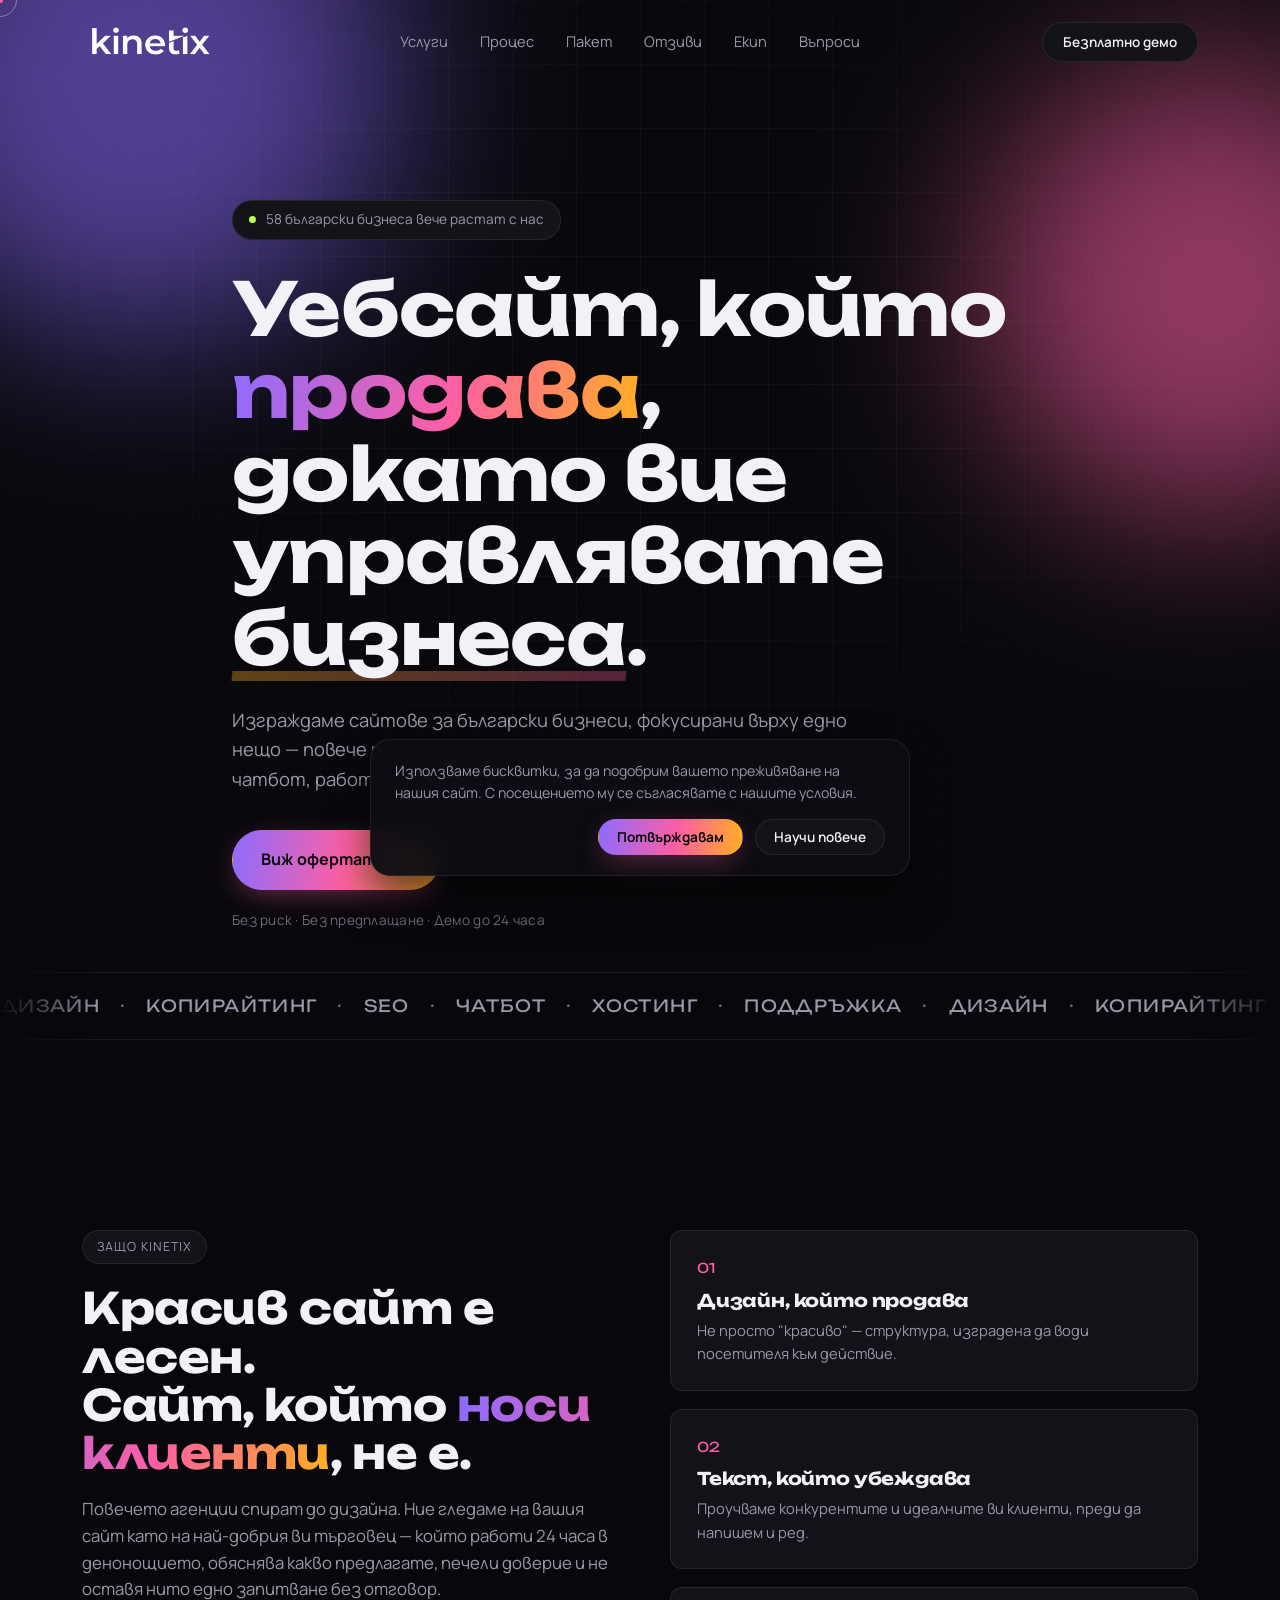
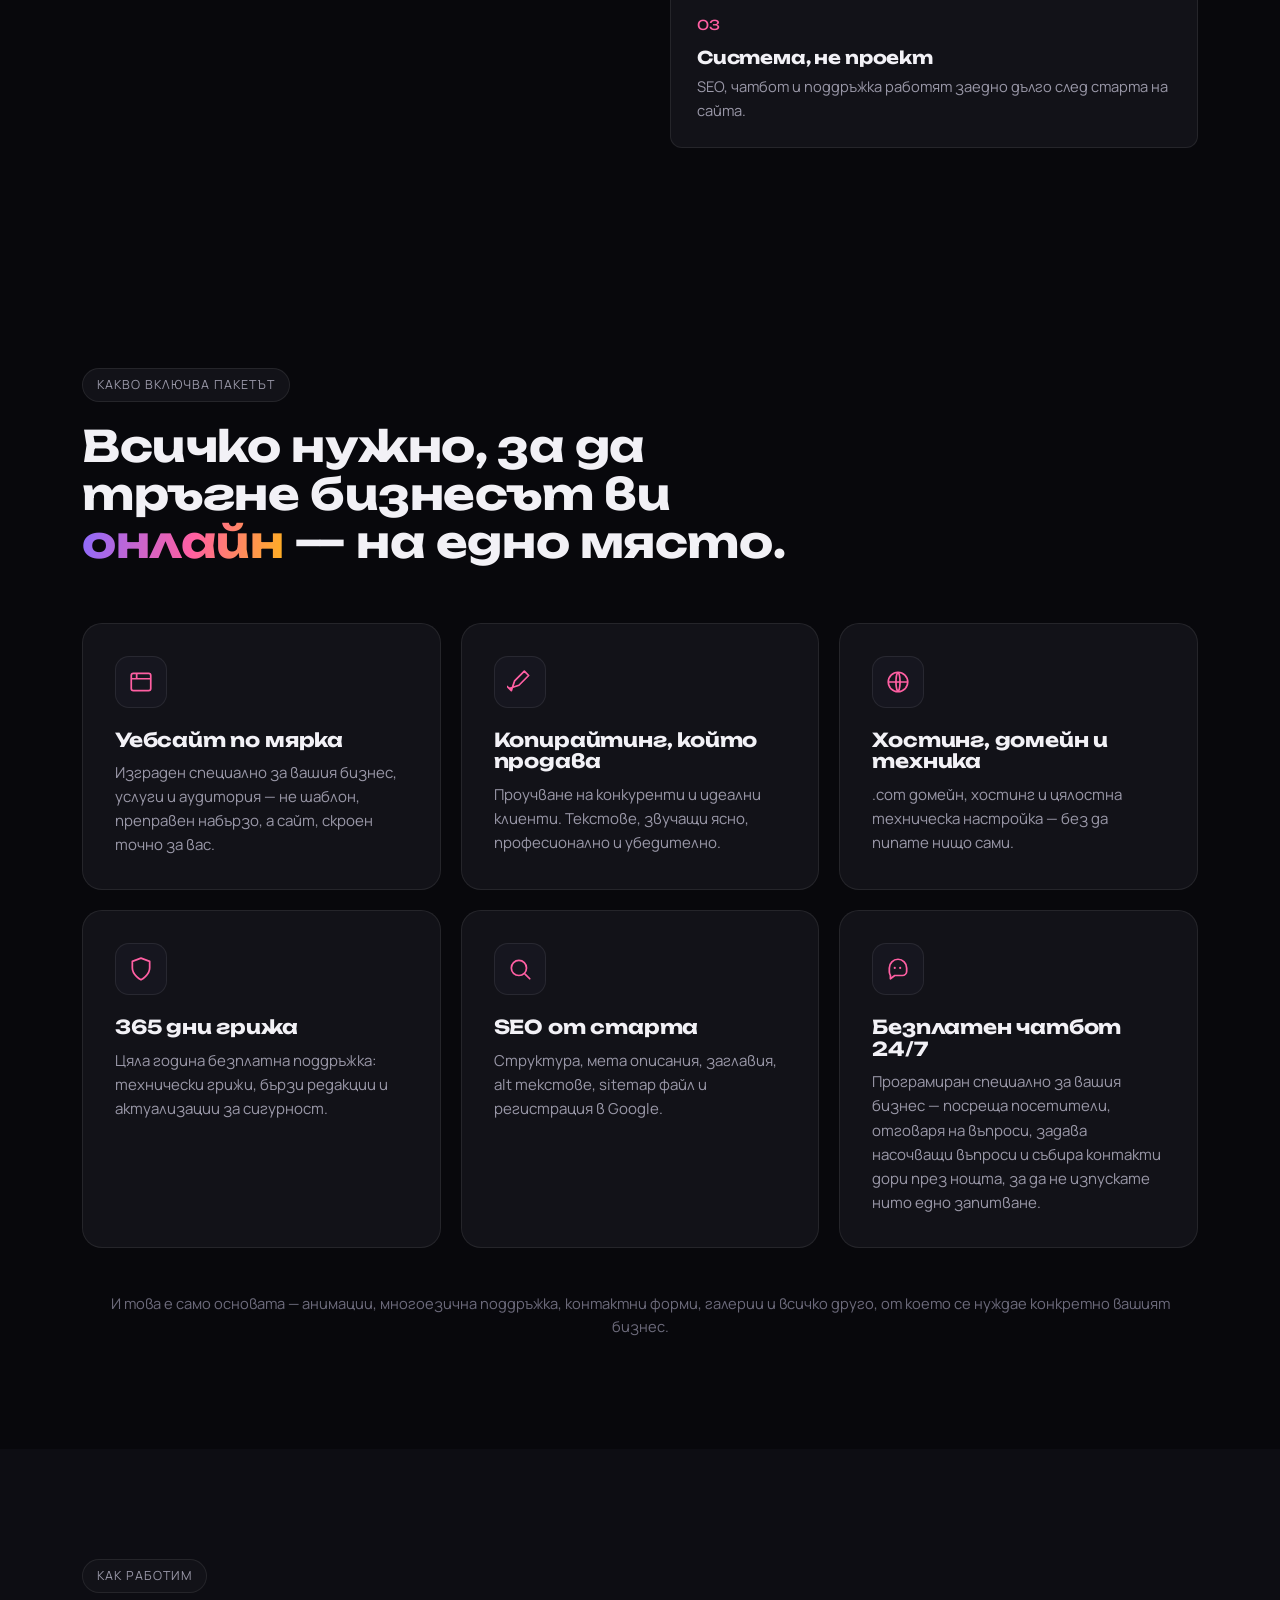
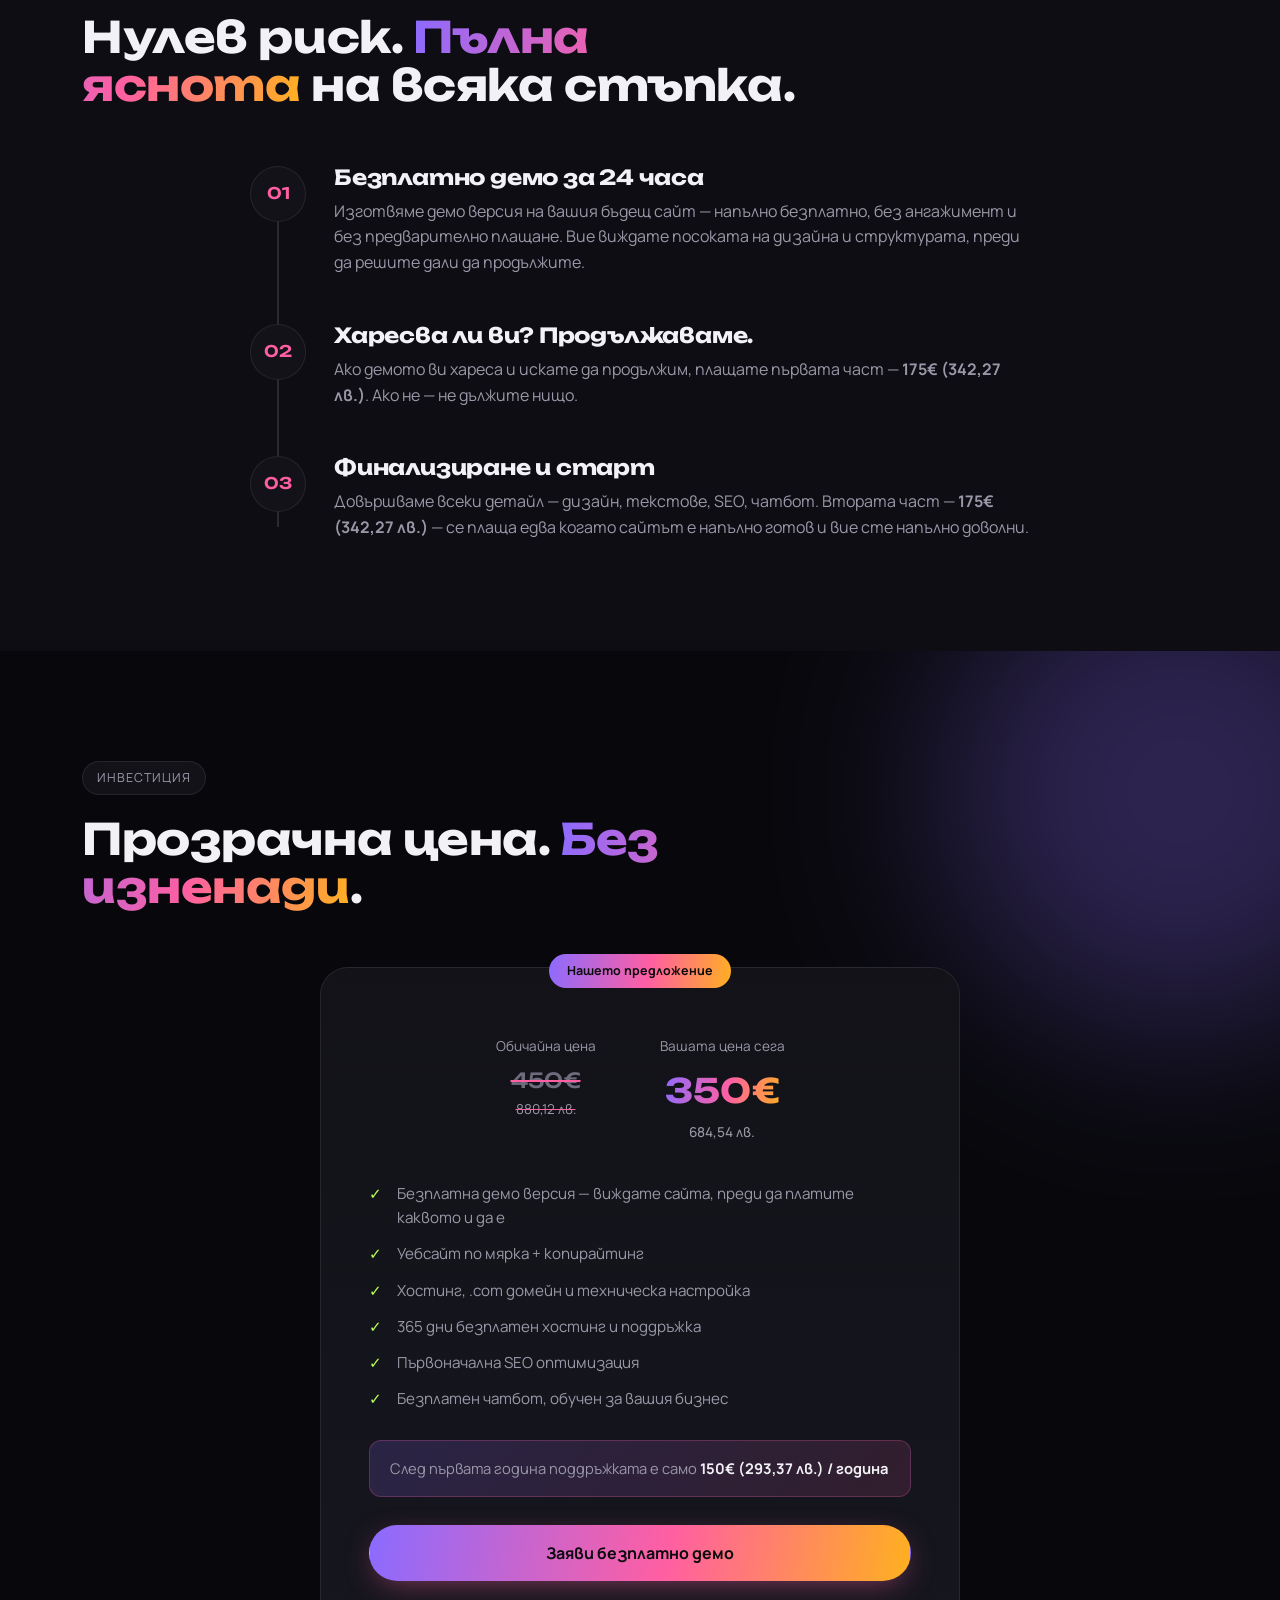
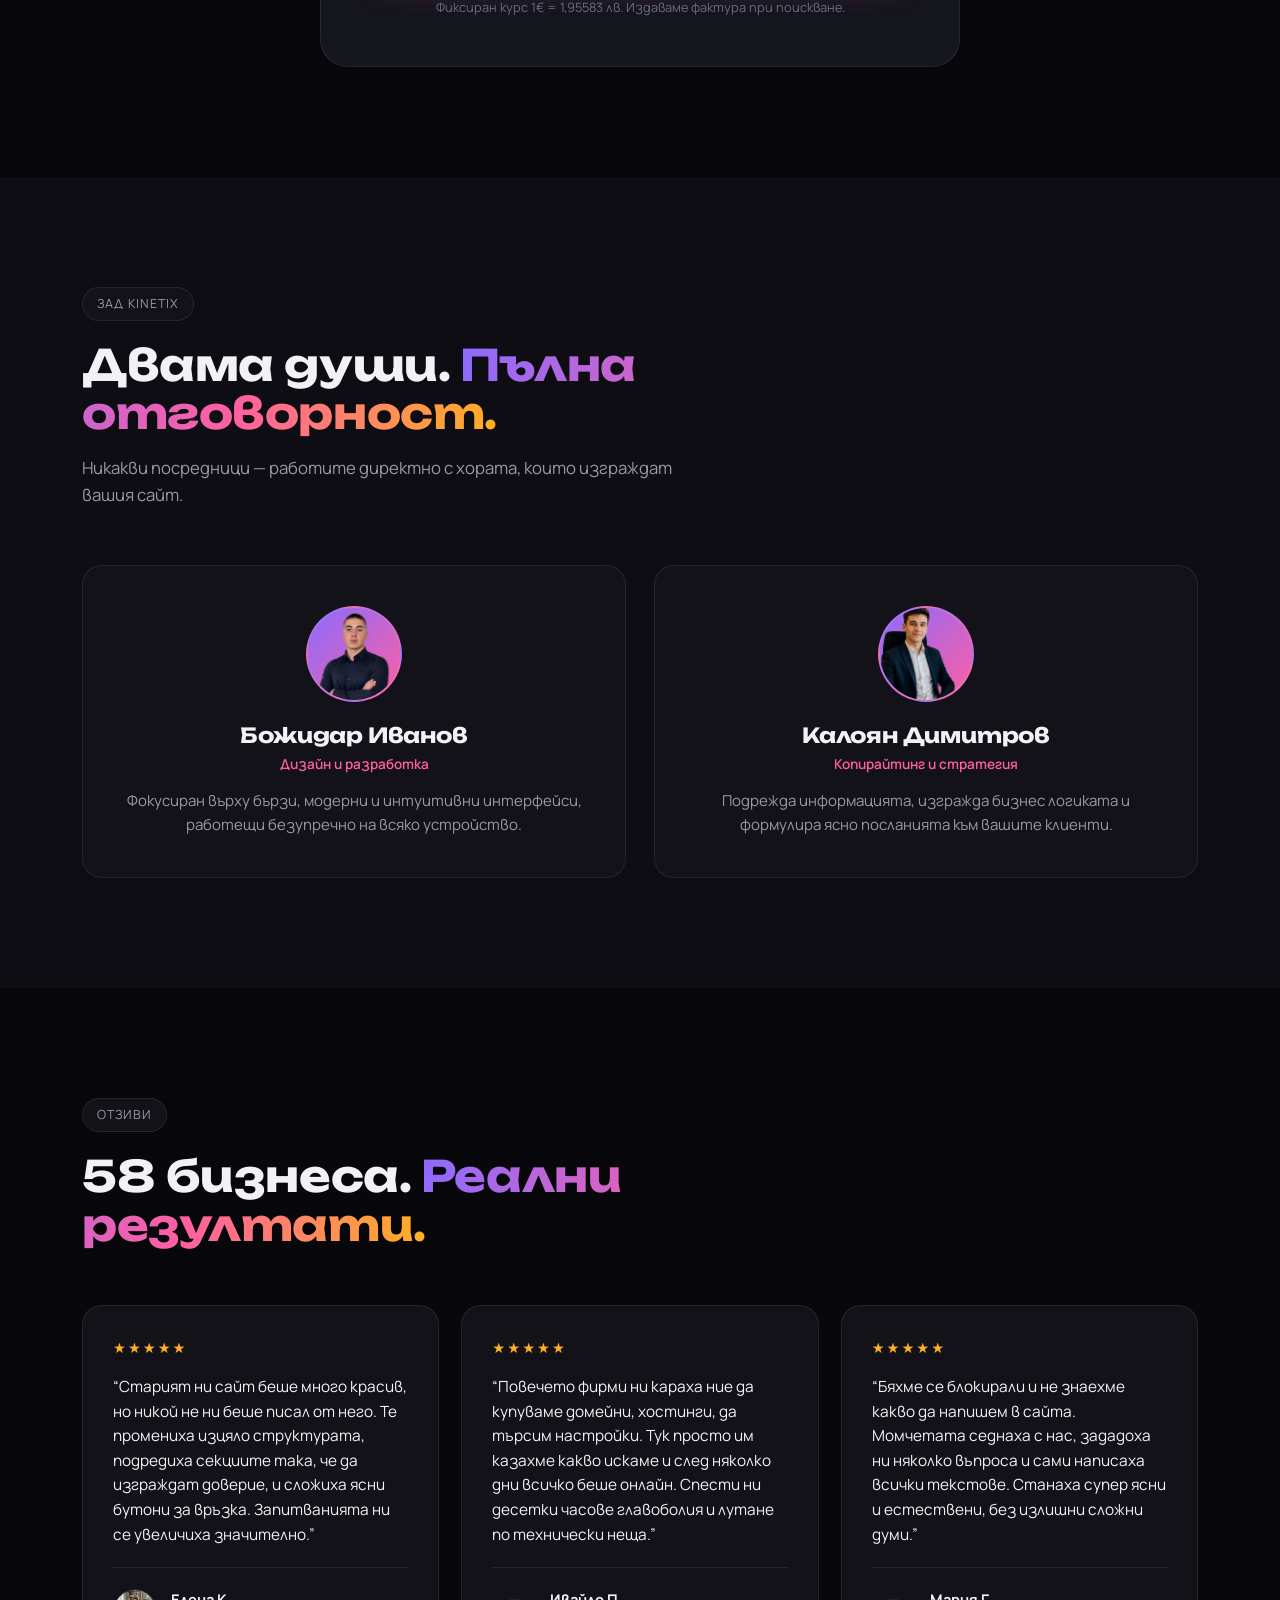
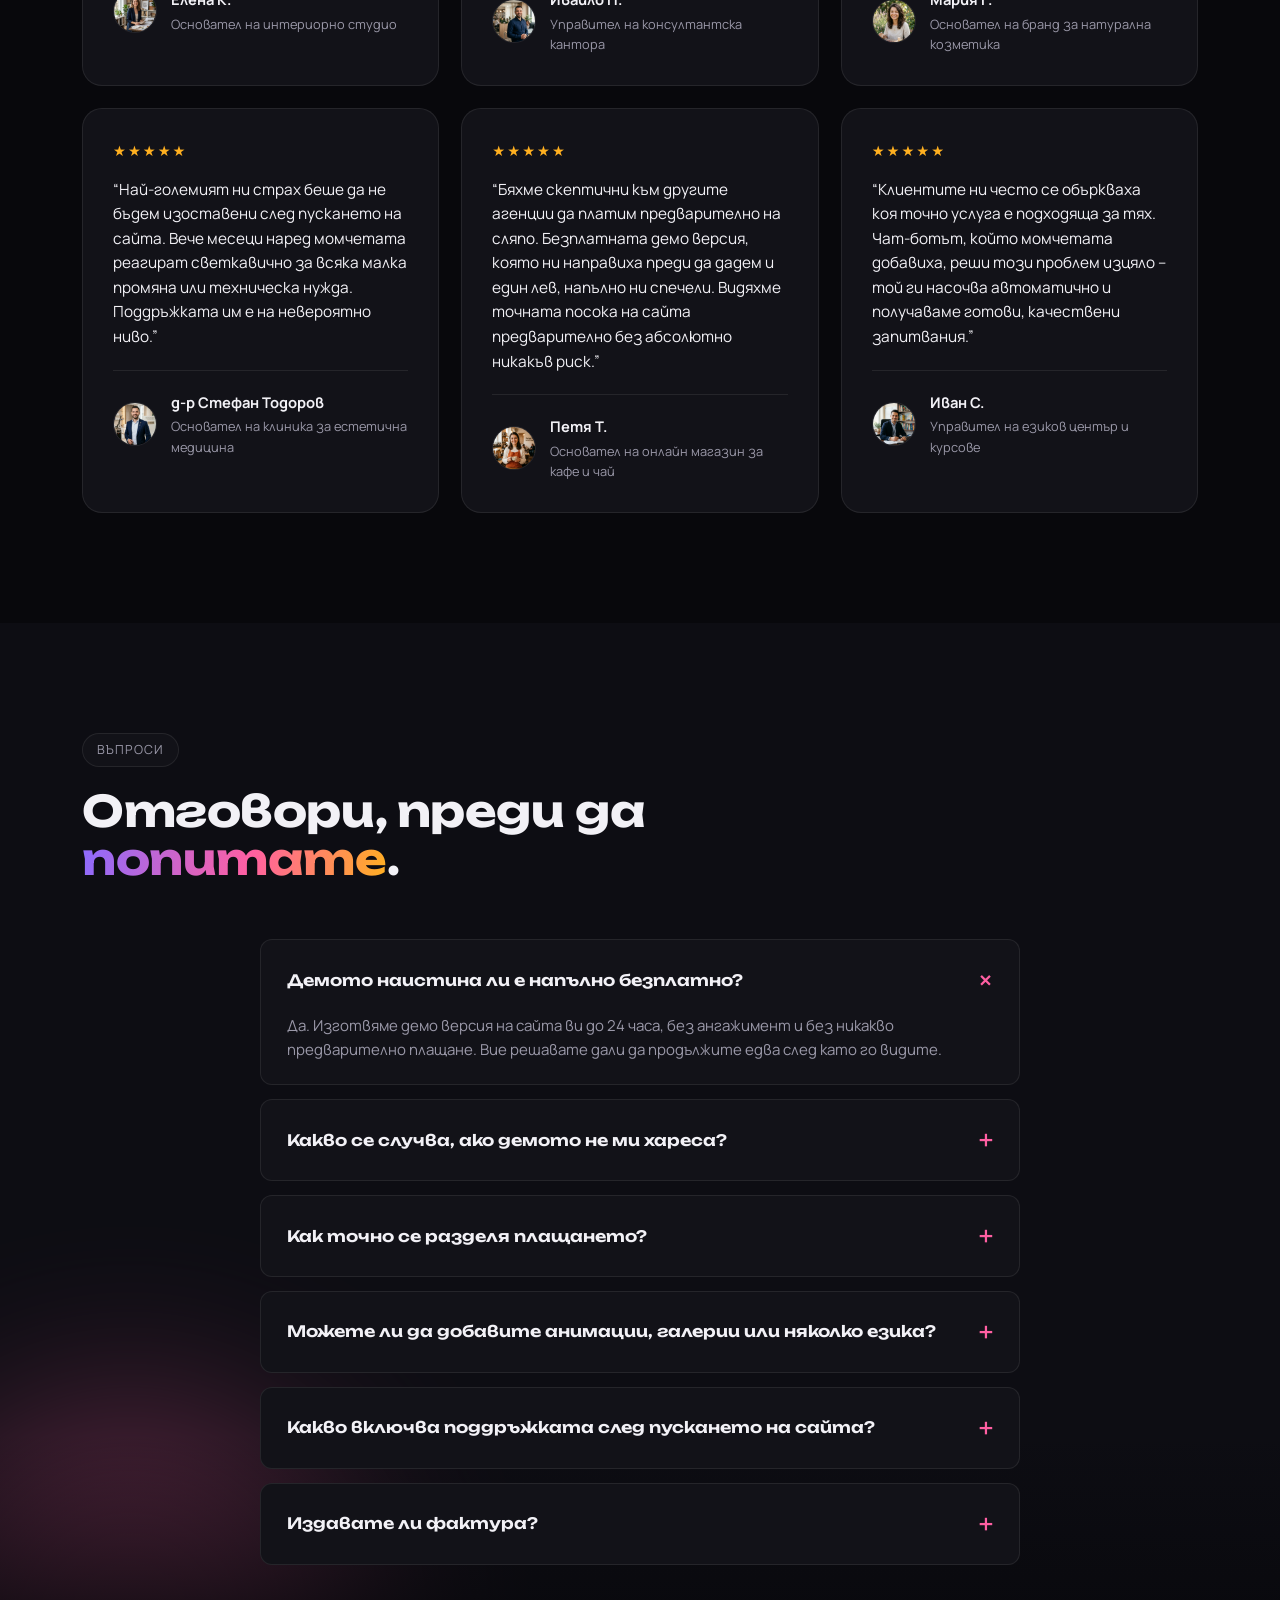
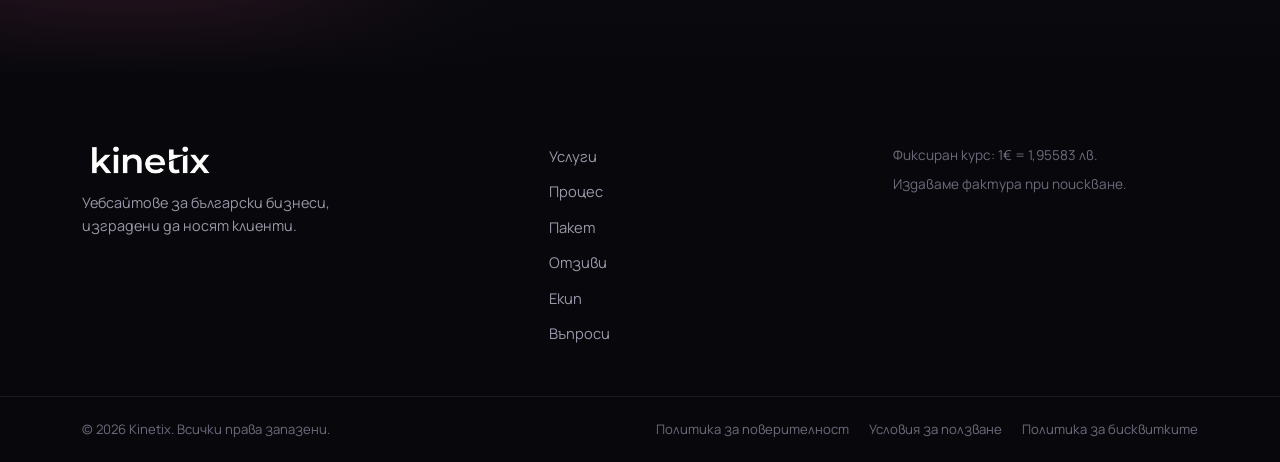
==== index.html @ 63762e3a "feat: update reviews with correct text and avatars" ====
<!DOCTYPE html>
<html lang="bg">
<head>
<meta charset="UTF-8">
<meta name="viewport" content="width=device-width, initial-scale=1.0">
<title>Kinetix — Уебсайтове, които носят клиенти</title>
<meta name="description" content="Kinetix изгражда уебсайтове за български бизнеси, съчетаващи дизайн, копирайтинг, SEO и чатбот. Безплатно демо до 24 часа, без риск, без предплащане.">
<link rel="icon" href="data:image/svg+xml,<svg xmlns=%22http://www.w3.org/2000/svg%22 viewBox=%220 0 100 100%22><text y=%22.75em%22 font-size=%2270%22 font-family=%22sans-serif%22 font-weight=%22700%22 fill=%22%23ff5fa2%22>K</text></svg>">
<link rel="preconnect" href="https://fonts.googleapis.com">
<link rel="preconnect" href="https://fonts.gstatic.com" crossorigin>
<link href="https://fonts.googleapis.com/css2?family=Unbounded:wght@400;500;600;700;800;900&family=Manrope:wght@400;500;600;700;800&display=swap" rel="stylesheet">
<link rel="stylesheet" href="style.css">
<!-- Meta Pixel Code loaded dynamically via script.js -->
</head>
<body>

<div class="grain"></div>
<div class="cursor-dot" id="cursorDot"></div>
<div class="cursor-ring" id="cursorRing"></div>


<!-- NAV -->
<header class="nav" id="nav">
  <div class="nav-inner">
    <a href="#top" class="logo">
      <img src="images/logo.png" alt="Kinetix Logo" style="height: 32px; display: block;">
    </a>
    <nav class="nav-links" id="navLinks">
      <a href="#uslugi">Услуги</a>
      <a href="#proces">Процес</a>
      <a href="#paket">Пакет</a>
      <a href="#otzivi">Отзиви</a>
      <a href="#екип">Екип</a>
      <a href="#faq">Въпроси</a>
    </nav>
    <button type="button" class="btn btn-nav js-open-contact">Безплатно демо</button>
    <button class="burger" id="burger" aria-label="Меню"><span></span><span></span><span></span></button>
  </div>
</header>

<!-- HERO -->
<section class="hero" id="top">
  <div class="mesh mesh-1"></div>
  <div class="mesh mesh-2"></div>
  <div class="hero-grid-bg"></div>

  <div class="container hero-inner">
    <div class="reveal eyebrow"><span class="dot-pulse"></span> 58 български бизнеса вече растат с нас</div>
    <h1 class="reveal hero-title">
      Уебсайт, който <span class="grad-text">продава</span>,<br>
      докато вие управлявате <span class="underline-sketch">бизнеса</span>.
    </h1>
    <p class="reveal hero-sub">
      Изграждаме сайтове за български бизнеси, фокусирани върху едно нещо — повече реални клиенти.
      Дизайн, копирайтинг, SEO и чатбот, работещи заедно като една система.
    </p>
    <div class="reveal hero-cta">
      <a href="#paket" class="btn btn-primary btn-lg magnetic">
        Виж офертата
        <svg width="18" height="18" viewBox="0 0 24 24" fill="none"><path d="M5 12h14M13 6l6 6-6 6" stroke="currentColor" stroke-width="2" stroke-linecap="round" stroke-linejoin="round"/></svg>
      </a>
    </div>
    <p class="reveal hero-note">Без риск · Без предплащане · Демо до 24 часа</p>
  </div>

  <div class="marquee-wrap reveal">
    <div class="marquee">
      <div class="marquee-track">
        <span>ДИЗАЙН</span><span>·</span><span>КОПИРАЙТИНГ</span><span>·</span><span>SEO</span><span>·</span><span>ЧАТБОТ</span><span>·</span><span>ХОСТИНГ</span><span>·</span><span>ПОДДРЪЖКА</span><span>·</span>
        <span>ДИЗАЙН</span><span>·</span><span>КОПИРАЙТИНГ</span><span>·</span><span>SEO</span><span>·</span><span>ЧАТБОТ</span><span>·</span><span>ХОСТИНГ</span><span>·</span><span>ПОДДРЪЖКА</span><span>·</span>
      </div>
    </div>
  </div>

  <div class="hero-fade"></div>
</section>


<!-- PROBLEM / SOLUTION -->
<section class="problem">
  <div class="container">
    <div class="split">
      <div class="split-text reveal">
        <span class="tag">Защо Kinetix</span>
        <h2 class="h2">Красив сайт е лесен.<br>Сайт, който <span class="grad-text">носи клиенти</span>, не е.</h2>
        <p class="p-lead">
          Повечето агенции спират до дизайна. Ние гледаме на вашия сайт като на най-добрия ви търговец —
          който работи 24 часа в денонощието, обяснява какво предлагате, печели доверие и не оставя нито
          едно запитване без отговор.
        </p>
      </div>
      <div class="split-cards">
        <div class="mini-card reveal">
          <span class="mini-num">01</span>
          <h3>Дизайн, който продава</h3>
          <p>Не просто "красиво" — структура, изградена да води посетителя към действие.</p>
        </div>
        <div class="mini-card reveal">
          <span class="mini-num">02</span>
          <h3>Текст, който убеждава</h3>
          <p>Проучваме конкурентите и идеалните ви клиенти, преди да напишем и ред.</p>
        </div>
        <div class="mini-card reveal">
          <span class="mini-num">03</span>
          <h3>Система, не проект</h3>
          <p>SEO, чатбот и поддръжка работят заедно дълго след старта на сайта.</p>
        </div>
      </div>
    </div>
  </div>
</section>

<!-- USLUGI / BENTO -->
<section class="uslugi" id="uslugi">
  <div class="container">
    <div class="section-head reveal">
      <span class="tag">Какво включва пакетът</span>
      <h2 class="h2">Всичко нужно, за да тръгне бизнесът ви <span class="grad-text">онлайн</span> — на едно място.</h2>
    </div>

    <div class="bento">
      <div class="bento-card bento-lg reveal">
        <div class="bento-icon">
          <svg width="26" height="26" viewBox="0 0 24 24" fill="none"><rect x="3" y="4" width="18" height="16" rx="2" stroke="currentColor" stroke-width="1.6"/><path d="M3 9h18M8 4v5" stroke="currentColor" stroke-width="1.6"/></svg>
        </div>
        <h3>Уебсайт по мярка</h3>
        <p>Изграден специално за вашия бизнес, услуги и аудитория — не шаблон, преправен набързо, а сайт, скроен точно за вас.</p>
      </div>

      <div class="bento-card reveal">
        <div class="bento-icon">
          <svg width="26" height="26" viewBox="0 0 24 24" fill="none"><path d="M4 20l3-9 9-9 4 4-9 9-9 3-2-2z" stroke="currentColor" stroke-width="1.6" stroke-linejoin="round"/></svg>
        </div>
        <h3>Копирайтинг, който продава</h3>
        <p>Проучване на конкуренти и идеални клиенти. Текстове, звучащи ясно, професионално и убедително.</p>
      </div>

      <div class="bento-card reveal">
        <div class="bento-icon">
          <svg width="26" height="26" viewBox="0 0 24 24" fill="none"><circle cx="12" cy="12" r="9" stroke="currentColor" stroke-width="1.6"/><path d="M3 12h18M12 3c2.5 2.7 2.5 15.3 0 18M12 3c-2.5 2.7-2.5 15.3 0 18" stroke="currentColor" stroke-width="1.6"/></svg>
        </div>
        <h3>Хостинг, домейн и техника</h3>
        <p>.com домейн, хостинг и цялостна техническа настройка — без да пипате нищо сами.</p>
      </div>

      <div class="bento-card reveal">
        <div class="bento-icon">
          <svg width="26" height="26" viewBox="0 0 24 24" fill="none"><path d="M12 22s8-4.5 8-11V5l-8-3-8 3v6c0 6.5 8 11 8 11z" stroke="currentColor" stroke-width="1.6" stroke-linejoin="round"/></svg>
        </div>
        <h3>365 дни грижа</h3>
        <p>Цяла година безплатна поддръжка: технически грижи, бързи редакции и актуализации за сигурност.</p>
      </div>

      <div class="bento-card reveal">
        <div class="bento-icon">
          <svg width="26" height="26" viewBox="0 0 24 24" fill="none"><circle cx="11" cy="11" r="7" stroke="currentColor" stroke-width="1.6"/><path d="M21 21l-4.3-4.3" stroke="currentColor" stroke-width="1.6" stroke-linecap="round"/></svg>
        </div>
        <h3>SEO от старта</h3>
        <p>Структура, мета описания, заглавия, alt текстове, sitemap файл и регистрация в Google.</p>
      </div>

      <div class="bento-card bento-lg reveal">
        <div class="bento-icon">
          <svg width="26" height="26" viewBox="0 0 24 24" fill="none"><path d="M12 3a8 8 0 018 8v3a4 4 0 01-4 4H9l-4 3v-3a8 8 0 01-1-3v-4a8 8 0 018-8z" stroke="currentColor" stroke-width="1.6" stroke-linejoin="round"/><circle cx="9" cy="11" r="1" fill="currentColor"/><circle cx="14" cy="11" r="1" fill="currentColor"/></svg>
        </div>
        <h3>Безплатен чатбот 24/7</h3>
        <p>Програмиран специално за вашия бизнес — посреща посетители, отговаря на въпроси, задава насочващи въпроси и събира контакти дори през нощта, за да не изпускате нито едно запитване.</p>
      </div>
    </div>

    <p class="bento-footnote reveal">И това е само основата — анимации, многоезична поддръжка, контактни форми, галерии и всичко друго, от което се нуждае конкретно вашият бизнес.</p>
  </div>
</section>

<!-- PROCESS -->
<section class="proces" id="proces">
  <div class="container">
    <div class="section-head reveal">
      <span class="tag">Как работим</span>
      <h2 class="h2">Нулев риск. <span class="grad-text">Пълна яснота</span> на всяка стъпка.</h2>
    </div>

    <div class="timeline">
      <div class="timeline-fill" id="timelineFill"></div>
      <div class="timeline-item reveal">
        <div class="timeline-num">01</div>
        <div class="timeline-body">
          <h3>Безплатно демо за 24 часа</h3>
          <p>Изготвяме демо версия на вашия бъдещ сайт — напълно безплатно, без ангажимент и без предварително плащане. Вие виждате посоката на дизайна и структурата, преди да решите дали да продължите.</p>
        </div>
      </div>
      <div class="timeline-item reveal">
        <div class="timeline-num">02</div>
        <div class="timeline-body">
          <h3>Харесва ли ви? Продължаваме.</h3>
          <p>Ако демото ви хареса и искате да продължим, плащате първата част — <strong>175€ (342,27 лв.)</strong>. Ако не — не дължите нищо.</p>
        </div>
      </div>
      <div class="timeline-item reveal">
        <div class="timeline-num">03</div>
        <div class="timeline-body">
          <h3>Финализиране и старт</h3>
          <p>Довършваме всеки детайл — дизайн, текстове, SEO, чатбот. Втората част — <strong>175€ (342,27 лв.)</strong> — се плаща едва когато сайтът е напълно готов и вие сте напълно доволни.</p>
        </div>
      </div>
    </div>
  </div>
</section>

<!-- PRICING -->
<section class="paket" id="paket">
  <div class="mesh mesh-4"></div>
  <div class="container">
    <div class="section-head reveal">
      <span class="tag">Инвестиция</span>
      <h2 class="h2">Прозрачна цена. <span class="grad-text">Без изненади</span>.</h2>
    </div>

    <div class="price-card reveal">
      <div class="price-badge">Нашето предложение</div>
      <div class="price-top">
        <div class="price-old">
          <span>Обичайна цена</span>
          <div class="price-value-container">
            <strong>450€</strong>
            <span class="price-lev-old">880,12 лв.</span>
          </div>
        </div>
        <div class="price-new">
          <span>Вашата цена сега</span>
          <div class="price-value-container">
            <strong class="grad-text">350€</strong>
            <span class="price-lev">684,54 лв.</span>
          </div>
        </div>
      </div>

      <ul class="price-list">
        <li>Безплатна демо версия — виждате сайта, преди да платите каквото и да е</li>
        <li>Уебсайт по мярка + копирайтинг</li>
        <li>Хостинг, .com домейн и техническа настройка</li>
        <li>365 дни безплатен хостинг и поддръжка</li>
        <li>Първоначална SEO оптимизация</li>
        <li>Безплатен чатбот, обучен за вашия бизнес</li>
      </ul>

      <div class="price-maintenance">
        След първата година поддръжката е само <strong>150€ (293,37 лв.) / година</strong>
      </div>

      <button type="button" class="btn btn-primary btn-lg btn-block magnetic js-open-contact">Заяви безплатно демо</button>
      <p class="price-fine">Фиксиран курс 1€ = 1,95583 лв. Издаваме фактура при поискване.</p>
    </div>
  </div>
</section>

<!-- TEAM -->
<section class="ekip" id="екип">
  <div class="container">
    <div class="section-head reveal">
      <span class="tag">Зад Kinetix</span>
      <h2 class="h2">Двама души. <span class="grad-text">Пълна отговорност.</span></h2>
      <p class="p-lead">Никакви посредници — работите директно с хората, които изграждат вашия сайт.</p>
    </div>

    <div class="team-grid">
      <div class="team-card reveal">
        <div class="team-avatar"><img src="images/bozhidar.png" alt="Божидар Иванов" onerror="this.style.display='none'"></div>
        <h3>Божидар Иванов</h3>
        <span class="team-role">Дизайн и разработка</span>
        <p>Фокусиран върху бързи, модерни и интуитивни интерфейси, работещи безупречно на всяко устройство.</p>
      </div>
      <div class="team-card reveal">
        <div class="team-avatar"><img src="images/kaloyan.png" alt="Калоян Димитров" onerror="this.style.display='none'"></div>
        <h3>Калоян Димитров</h3>
        <span class="team-role">Копирайтинг и стратегия</span>
        <p>Подрежда информацията, изгражда бизнес логиката и формулира ясно посланията към вашите клиенти.</p>
      </div>
    </div>
  </div>
</section>

<!-- TESTIMONIALS -->
<section class="otzivi" id="otzivi">
  <div class="container">
    <div class="section-head reveal">
      <span class="tag">Отзиви</span>
      <h2 class="h2">58 бизнеса. <span class="grad-text">Реални резултати.</span></h2>
    </div>

    <div class="reviews-grid">
      <div class="review-card reveal">
        <div class="stars">★★★★★</div>
        <p>“Старият ни сайт беше много красив, но никой не ни беше писал от него. Те промениха изцяло структурата, подредиха секциите така, че да изграждат доверие, и сложиха ясни бутони за връзка. Запитванията ни се увеличиха значително.”</p>
        <div class="review-user">
          <img class="review-avatar" src="images/review_elena.jpg" alt="Елена К.">
          <div class="review-info">
            <span class="review-name">Елена К.</span>
            <span class="review-role">Основател на интериорно студио</span>
          </div>
        </div>
      </div>
      <div class="review-card reveal">
        <div class="stars">★★★★★</div>
        <p>“Повечето фирми ни караха ние да купуваме домейни, хостинги, да търсим настройки. Тук просто им казахме какво искаме и след няколко дни всичко беше онлайн. Спести ни десетки часове главоболия и лутане по технически неща.”</p>
        <div class="review-user">
          <img class="review-avatar" src="images/review_ivaylo.jpg" alt="Ивайло П.">
          <div class="review-info">
            <span class="review-name">Ивайло П.</span>
            <span class="review-role">Управител на консултантска кантора</span>
          </div>
        </div>
      </div>
      <div class="review-card reveal">
        <div class="stars">★★★★★</div>
        <p>“Бяхме се блокирали и не знаехме какво да напишем в сайта. Момчетата седнаха с нас, зададоха ни няколко въпроса и сами написаха всички текстове. Станаха супер ясни и естествени, без излишни сложни думи.”</p>
        <div class="review-user">
          <img class="review-avatar" src="images/review_maria.jpg" alt="Мария Г.">
          <div class="review-info">
            <span class="review-name">Мария Г.</span>
            <span class="review-role">Основател на бранд за натурална козметика</span>
          </div>
        </div>
      </div>
      <div class="review-card reveal">
        <div class="stars">★★★★★</div>
        <p>“Най-големият ни страх беше да не бъдем изоставени след пускането на сайта. Вече месеци наред момчетата реагират светкавично за всяка малка промяна или техническа нужда. Поддръжката им е на невероятно ниво.”</p>
        <div class="review-user">
          <img class="review-avatar" src="images/review_stefan.jpg" alt="д-р Стефан Тодоров">
          <div class="review-info">
            <span class="review-name">д-р Стефан Тодоров</span>
            <span class="review-role">Основател на клиника за естетична медицина</span>
          </div>
        </div>
      </div>
      <div class="review-card reveal">
        <div class="stars">★★★★★</div>
        <p>“Бяхме скептични към другите агенции да платим предварително на сляпо. Безплатната демо версия, която ни направиха преди да дадем и един лев, напълно ни спечели. Видяхме точната посока на сайта предварително без абсолютно никакъв риск.”</p>
        <div class="review-user">
          <img class="review-avatar" src="images/review_petya.jpg" alt="Петя Т.">
          <div class="review-info">
            <span class="review-name">Петя Т.</span>
            <span class="review-role">Основател на онлайн магазин за кафе и чай</span>
          </div>
        </div>
      </div>
      <div class="review-card reveal">
        <div class="stars">★★★★★</div>
        <p>“Клиентите ни често се объркваха коя точно услуга е подходяща за тях. Чат-ботът, който момчетата добавиха, реши този проблем изцяло – той ги насочва автоматично и получаваме готови, качествени запитвания.”</p>
        <div class="review-user">
          <img class="review-avatar" src="images/review_ivan.jpg" alt="Иван С.">
          <div class="review-info">
            <span class="review-name">Иван С.</span>
            <span class="review-role">Управител на езиков център и курсове</span>
          </div>
        </div>
      </div>
    </div>
  </div>
</section>

<!-- FAQ -->
<section class="faq" id="faq">
  <div class="mesh mesh-5"></div>
  <div class="container">
    <div class="section-head reveal">
      <span class="tag">Въпроси</span>
      <h2 class="h2">Отговори, преди да <span class="grad-text">попитате</span>.</h2>
    </div>

    <div class="faq-list">
      <details class="faq-item reveal" open>
        <summary>Демото наистина ли е напълно безплатно?</summary>
        <p>Да. Изготвяме демо версия на сайта ви до 24 часа, без ангажимент и без никакво предварително плащане. Вие решавате дали да продължите едва след като го видите.</p>
      </details>
      <details class="faq-item reveal">
        <summary>Какво се случва, ако демото не ми хареса?</summary>
        <p>Нищо не дължите. Просто не продължаваме — без обяснения, без такси, без риск за вас.</p>
      </details>
      <details class="faq-item reveal">
        <summary>Как точно се разделя плащането?</summary>
        <p>На две равни части по 175€ (342,27 лв.). Първата — само ако демото ви хареса и искате да продължите. Втората — едва когато сайтът е напълно завършен и сте доволни.</p>
      </details>
      <details class="faq-item reveal">
        <summary>Можете ли да добавите анимации, галерии или няколко езика?</summary>
        <p>Да — практически без ограничения. Анимации, многоезична поддръжка, контактни форми, галерии и всичко друго, от което се нуждае конкретно вашият бизнес.</p>
      </details>
      <details class="faq-item reveal">
        <summary>Какво включва поддръжката след пускането на сайта?</summary>
        <p>365 дни безплатен хостинг и поддръжка — технически грижи, бързи редакции на съдържание и актуализации за сигурност. След първата година — само 150€ (293,37 лв.) годишно.</p>
      </details>
      <details class="faq-item reveal">
        <summary>Издавате ли фактура?</summary>
        <p>Да, издаваме фактура при поискване за всяко плащане.</p>
      </details>
    </div>
  </div>
</section>

<!-- FOOTER -->
<footer class="footer">
  <div class="container footer-inner">
    <div class="footer-brand">
      <a href="#top" class="logo">
        <img src="images/logo.png" alt="Kinetix Logo" style="height: 32px; display: block;">
      </a>
      <p>Уебсайтове за български бизнеси, изградени да носят клиенти.</p>
    </div>
    <div class="footer-links">
      <a href="#uslugi">Услуги</a>
      <a href="#proces">Процес</a>
      <a href="#paket">Пакет</a>
      <a href="#otzivi">Отзиви</a>
      <a href="#екип">Екип</a>
      <a href="#faq">Въпроси</a>
    </div>
    <div class="footer-meta">
      <p>Фиксиран курс: 1€ = 1,95583 лв.</p>
      <p>Издаваме фактура при поискване.</p>
    </div>
  </div>
  <div class="footer-bottom">
    <div class="container footer-bottom-container">
      <p>© <span id="year"></span> Kinetix. Всички права запазени.</p>
      <div class="footer-legal-links">
        <a href="/privacy-policy">Политика за поверителност</a>
        <a href="/terms">Условия за ползване</a>
        <a href="/cookie-policy">Политика за бисквитките</a>
      </div>
    </div>
  </div>
</footer>

<!-- CONTACT MODAL -->
<div class="modal-overlay" id="contactModal">
  <div class="modal-box">
    <button type="button" class="modal-close" id="modalClose" aria-label="Затвори">&times;</button>
    <div class="modal-head">
      <span class="tag">Заявка</span>
      <h2 class="h2">Готови ли сте за сайт, който <span class="grad-text">работи вместо вас</span>?</h2>
    </div>

    <form class="contact-form" id="contactForm">
      <div class="form-field">
        <label for="phone">Телефонен номер</label>
        <input type="tel" id="phone" name="phone" placeholder="+359..." required>
      </div>
      <div class="form-field">
        <label for="message">Какъв сайт искаме?</label>
        <textarea id="message" name="message" placeholder="Опишете бизнеса, какво предлагате и какъв сайт искате. Опитайте се да бъдете максимално детайлни." rows="5" required></textarea>
      </div>
      <button type="submit" class="btn btn-primary btn-lg btn-block magnetic">
        <span class="btn-text">Изпрати заявка за демо</span>
      </button>
      <p class="form-fine">Без риск. Без предплащане. Отговаряме до 24 часа.</p>
    </form>
  </div>
</div>

<script src="script.js"></script>
</body>
</html>
---- style.css ----
/* ============ Kinetix — unique dark editorial agency theme ============ */

:root{
  --bg: #08080c;
  --bg-alt: #0d0d13;
  --surface: #121218;
  --surface-2: #16161f;
  --border: rgba(255,255,255,0.08);
  --text: #f2f1f6;
  --text-dim: #9a98a8;
  --text-dimmer: #6d6b7c;

  --violet: #8b6bff;
  --pink: #ff5fa2;
  --amber: #ffb020;
  --lime: #baff5c;

  --grad: linear-gradient(100deg, var(--violet), var(--pink) 55%, var(--amber));
  --grad-soft: linear-gradient(135deg, rgba(139,107,255,.18), rgba(255,95,162,.12));

  --radius: 20px;
  --radius-sm: 12px;
  --ease: cubic-bezier(.16,.84,.44,1);
}

*,*::before,*::after{ box-sizing: border-box; }
html{ scroll-behavior: smooth; }

body{
  margin:0;
  background: var(--bg);
  color: var(--text);
  font-family: 'Manrope', system-ui, -apple-system, sans-serif;
  font-size: 16px;
  line-height: 1.6;
  overflow-x: hidden;
  cursor: default;
}

h1,h2,h3,h4{
  font-family: 'Unbounded', 'Manrope', sans-serif;
  margin: 0;
  line-height: 1.12;
  letter-spacing: -0.01em;
}

p{ margin: 0; }
a{ color: inherit; text-decoration: none; }
ul{ margin:0; padding:0; list-style:none; }
button{ font-family: inherit; cursor: pointer; }

.container{
  max-width: 1180px;
  margin: 0 auto;
  padding: 0 32px;
}

img{ max-width: 100%; display:block; }

/* ---------- grain overlay ---------- */
.grain{
  position: fixed; inset:0; z-index: 999; pointer-events:none;
  opacity: .035; mix-blend-mode: overlay;
  background-image: url("data:image/svg+xml,%3Csvg xmlns='http://www.w3.org/2000/svg' width='120' height='120'%3E%3Cfilter id='n'%3E%3CfeTurbulence type='fractalNoise' baseFrequency='0.9' numOctaves='2' stitchTiles='stitch'/%3E%3C/filter%3E%3Crect width='100%25' height='100%25' filter='url(%23n)'/%3E%3C/svg%3E");
}

/* ---------- custom cursor ---------- */
.cursor-dot, .cursor-ring{
  position: fixed; top:0; left:0; pointer-events:none; z-index: 998;
  border-radius: 50%;
  transform: translate(-50%,-50%);
  will-change: transform;
}
.cursor-dot{ width:6px; height:6px; background: var(--pink); transition: opacity .2s; }
.cursor-ring{ width:34px; height:34px; border:1px solid rgba(255,255,255,.35); transition: width .2s var(--ease), height .2s var(--ease), border-color .2s, background .2s; }
.cursor-ring.hovered{ width:56px; height:56px; border-color: var(--pink); background: rgba(255,95,162,.08); }
@media (hover:none){ .cursor-dot,.cursor-ring{ display:none; } }



/* ---------- reveal animation ---------- */
.reveal{
  opacity: 0; transform: translateY(28px);
  transition: opacity .8s var(--ease), transform .8s var(--ease);
}
.reveal.in{ opacity: 1; transform: translateY(0); }

/* ============ NAV ============ */
.nav{
  position: fixed; top:0; left:0; right:0; z-index: 500;
  padding: 22px 0;
  transition: padding .3s var(--ease), background .3s var(--ease), border-color .3s var(--ease);
  border-bottom: 1px solid transparent;
}
.nav.scrolled{
  padding: 14px 0;
  background: rgba(8,8,12,.75);
  backdrop-filter: blur(16px) saturate(140%);
  -webkit-backdrop-filter: blur(16px) saturate(140%);
  border-bottom: 1px solid var(--border);
}
.nav-inner{
  max-width: 1180px; margin:0 auto; padding: 0 32px;
  display:flex; align-items:center; justify-content:space-between; gap: 24px;
}
.logo{
  font-family:'Unbounded',sans-serif; font-weight:700; font-size:1.15rem; letter-spacing:.01em;
}
.nav-links{ display:flex; gap: 32px; }
.nav-links a{ font-size:.92rem; color: var(--text-dim); transition: color .2s; position:relative; }
.nav-links a:hover{ color: var(--text); }
.nav-links a::after{
  content:''; position:absolute; left:0; bottom:-6px; width:0; height:1px; background: var(--grad);
  transition: width .25s var(--ease);
}
.nav-links a:hover::after{ width:100%; }

.nav-cta-mobile{ display:none; }
.burger{ display:none; flex-direction:column; justify-content:center; align-items:center; gap:6px; background:none; border:none; padding:10px; flex-shrink:0; }
.burger span{ width:26px; height:3px; border-radius:3px; background:#ffffff; display:block; box-shadow: 0 0 1px rgba(0,0,0,.4); }
.nav .btn-nav{ flex-shrink:0; }

/* ============ BUTTONS ============ */
.btn{
  display:inline-flex; align-items:center; justify-content:center; gap:8px;
  padding: 12px 22px; border-radius: 100px;
  font-weight:600; font-size:.92rem;
  border: 1px solid transparent;
  color: var(--text);
  transition: transform .25s var(--ease), box-shadow .25s var(--ease), background .25s, border-color .25s;
  white-space: nowrap;
}
.btn-nav{ background: var(--surface); border-color: var(--border); font-size:.85rem; padding:10px 20px; }
.btn-nav:hover{ border-color: var(--pink); }

.btn-primary{
  background: var(--grad); color:#0a0a0d; font-weight:700;
  box-shadow: 0 8px 30px -8px rgba(255,95,162,.5);
}
.btn-primary:hover{ transform: translateY(-2px); box-shadow: 0 14px 40px -8px rgba(255,95,162,.65); }

.btn-lg{ padding: 16px 28px; font-size:1rem; }
.btn-block{ width:100%; }

/* magnetic hover handled by JS transform, keep transition smooth */
.magnetic{ transition: transform .2s var(--ease), box-shadow .25s var(--ease); }

/* ============ HERO ============ */
.hero{
  position: relative;
  padding: 200px 0 60px;
  overflow: hidden;
  min-height: 100vh;
  display:flex; flex-direction:column; justify-content:center;
}
.hero-grid-bg{
  position:absolute; inset:0;
  background-image:
    linear-gradient(rgba(255,255,255,.035) 1px, transparent 1px),
    linear-gradient(90deg, rgba(255,255,255,.035) 1px, transparent 1px);
  background-size: 64px 64px;
  mask-image: radial-gradient(ellipse 70% 60% at 50% 30%, black 30%, transparent 75%);
  z-index:0;
}
.mesh{
  position:absolute; border-radius:50%;
  filter: blur(90px); opacity:.55; z-index:0;
  animation: float 16s ease-in-out infinite;
}
.mesh-1{ width:520px; height:520px; background: var(--violet); top:-180px; left:-120px; }
.mesh-2{ width:460px; height:460px; background: var(--pink); top:60px; right:-160px; animation-delay:-4s; }
.mesh-4{ width:480px; height:480px; background: var(--violet); top:-100px; right:-140px; opacity:.28; }
.mesh-5{ width:460px; height:460px; background: var(--pink); bottom:-180px; left:-100px; opacity:.28; }

@keyframes float{
  0%,100%{ transform: translate(0,0) scale(1); }
  33%{ transform: translate(30px,-20px) scale(1.06); }
  66%{ transform: translate(-25px,25px) scale(.96); }
}

.hero-inner{ position:relative; z-index:2; max-width: 880px; }
.eyebrow{
  display:inline-flex; align-items:center; gap:10px;
  padding: 8px 16px; border-radius:100px;
  background: var(--surface); border:1px solid var(--border);
  font-size:.85rem; color: var(--text-dim); margin-bottom: 28px;
}
.dot-pulse{
  width:7px; height:7px; border-radius:50%; background: var(--lime);
  box-shadow: 0 0 0 0 rgba(186,255,92,.6);
  animation: pulse 2s infinite;
}
@keyframes pulse{
  0%{ box-shadow: 0 0 0 0 rgba(186,255,92,.55); }
  70%{ box-shadow: 0 0 0 8px rgba(186,255,92,0); }
  100%{ box-shadow: 0 0 0 0 rgba(186,255,92,0); }
}

.hero-title{
  font-size: clamp(2.6rem, 6vw, 4.6rem);
  font-weight: 700;
  margin-bottom: 26px;
}
.grad-text{
  background: var(--grad);
  -webkit-background-clip: text; background-clip:text;
  color: transparent;
}
.underline-sketch{
  position: relative;
  white-space: nowrap;
}
.underline-sketch::after{
  content:''; position:absolute; left:0; right:0; bottom:2px; height:10px; z-index:-1;
  background: linear-gradient(120deg, rgba(255,176,32,.35), rgba(255,95,162,.3));
  transform: skewX(-6deg);
}

.hero-sub{
  font-size: 1.15rem; color: var(--text-dim); max-width: 620px; margin-bottom: 36px;
}
.hero-cta{ display:flex; gap:16px; flex-wrap:wrap; margin-bottom: 20px; }
.hero-cta svg{ transition: transform .25s var(--ease); }
.hero-cta .btn-primary:hover svg{ transform: translateX(4px); }
.hero-note{ font-size:.85rem; color: var(--text-dimmer); letter-spacing:.02em; }

.hero-fade{
  position:relative; z-index:1; flex-shrink:0;
  height:90px; margin-top:10px;
  background: linear-gradient(to bottom, transparent, var(--bg) 85%);
  pointer-events:none;
}

/* marquee */
.marquee-wrap{ position:relative; z-index:2; margin-top: 40px; }
.marquee{
  border-top:1px solid var(--border); border-bottom:1px solid var(--border);
  padding: 20px 0; overflow:hidden;
  -webkit-mask-image: linear-gradient(90deg, transparent, black 8%, black 92%, transparent);
  mask-image: linear-gradient(90deg, transparent, black 8%, black 92%, transparent);
}
.marquee-track{
  display:flex; gap: 20px; white-space:nowrap; width:max-content;
  animation: scroll-left 22s linear infinite;
  font-family:'Unbounded',sans-serif; font-size:1.05rem; color: var(--text-dimmer); letter-spacing:.08em;
}
.marquee-track span:nth-child(odd){ color: var(--text-dim); }
@keyframes scroll-left{ from{ transform: translateX(0);} to{ transform: translateX(-50%);} }

/* ============ STATS ============ */
.stats-section{ padding: 90px 0; }
.stats-grid{
  display:grid; grid-template-columns: repeat(4,1fr); gap: 24px;
  text-align:center;
}
.stat-num{
  font-family:'Unbounded',sans-serif; font-size: clamp(2.2rem,4vw,3rem); font-weight:700;
  background: var(--grad); -webkit-background-clip:text; background-clip:text; color:transparent;
}
.stat-label{ color: var(--text-dim); font-size:.9rem; margin-top:8px; }

/* ============ SHARED SECTION HEADS ============ */
.tag{
  display:inline-block; padding:6px 14px; border-radius:100px;
  background: var(--surface); border:1px solid var(--border);
  font-size:.78rem; letter-spacing:.08em; text-transform:uppercase; color: var(--text-dim);
  margin-bottom: 20px;
}
.h2{ font-size: clamp(1.9rem,3.6vw,2.7rem); font-weight:700; margin-bottom: 18px; }
.p-lead{ color: var(--text-dim); font-size:1.05rem; max-width:620px; }
.section-head{ margin-bottom: 56px; max-width: 720px; }
.section-head.center{ margin-left:auto; margin-right:auto; text-align:center; }
.section-head.center .p-lead{ margin-left:auto; margin-right:auto; }

section{ padding: 110px 0; position:relative; }

.problem{ position: relative; background: var(--bg); padding-top: 30px; }
.split{ display:grid; grid-template-columns: 1fr 1fr; gap: 60px; align-items:start; }
.split-cards{ display:flex; flex-direction:column; gap:18px; }
.mini-card{
  background: var(--surface); border:1px solid var(--border); border-radius: var(--radius-sm);
  padding: 24px 26px; transition: border-color .25s, transform .25s var(--ease);
}
.mini-card:hover{ border-color: rgba(255,95,162,.4); transform: translateX(4px); }
.mini-num{ font-family:'Unbounded',sans-serif; color: var(--pink); font-size:.85rem; }
.mini-card h3{ font-size:1.1rem; margin: 10px 0 8px; }
.mini-card p{ color: var(--text-dim); font-size:.92rem; }

/* ============ BENTO / USLUGI ============ */
.bento{
  display:grid; grid-template-columns: repeat(3, 1fr); gap: 20px;
}
.bento-card{
  background: var(--surface); border:1px solid var(--border); border-radius: var(--radius);
  padding: 32px; position:relative; overflow:hidden;
  transition: transform .3s var(--ease), border-color .3s;
}
.bento-card::before{
  content:''; position:absolute; inset:0; opacity:0; transition: opacity .3s;
  background: var(--grad-soft);
}
.bento-card:hover{ transform: translateY(-6px); border-color: rgba(139,107,255,.4); }
.bento-card:hover::before{ opacity:1; }
.bento-lg{ grid-column: span 1; }
.bento-icon{
  width:52px; height:52px; border-radius: 14px;
  background: var(--surface-2); border:1px solid var(--border);
  display:flex; align-items:center; justify-content:center;
  color: var(--pink); margin-bottom: 22px; position:relative; z-index:1;
}
.bento-card h3{ font-size:1.2rem; margin-bottom:10px; position:relative; z-index:1; }
.bento-card p{ color: var(--text-dim); font-size:.94rem; position:relative; z-index:1; }
.bento-footnote{ text-align:center; color: var(--text-dimmer); margin-top: 44px; font-size:.92rem; }

/* ============ PROCESS TIMELINE ============ */
.proces{ background: var(--bg-alt); }
.timeline{ position:relative; max-width: 780px; margin: 0 auto; }
.timeline::before{
  content:''; position:absolute; left:27px; top:14px; bottom:14px; width:2px;
  background: rgba(255,255,255,.12);
}
.timeline-fill{
  position:absolute; left:27px; top:14px; width:3px; height:0;
  background: linear-gradient(var(--violet), var(--pink), var(--amber));
  border-radius: 3px; box-shadow: 0 0 16px rgba(255,95,162,.55);
  z-index:0;
}
.timeline-item{ display:flex; gap: 28px; margin-bottom: 48px; }
.timeline-item:last-child{ margin-bottom:0; }
.timeline-num{
  flex-shrink:0; width:56px; height:56px; border-radius:50%;
  background: var(--surface); border:1px solid var(--border);
  display:flex; align-items:center; justify-content:center;
  font-family:'Unbounded',sans-serif; font-weight:600; color: var(--pink);
  position:relative; z-index:1;
  transition: transform .4s var(--ease), background .4s, color .4s, box-shadow .4s, border-color .4s;
}
.timeline-num.filled{
  background: var(--grad); border-color: transparent; color:#0a0a0d;
  transform: scale(1.18);
  box-shadow: 0 0 28px rgba(255,95,162,.55);
}
.timeline-body h3{ font-size:1.3rem; margin-bottom:10px; }
.timeline-body p{ color: var(--text-dim); }

/* ============ PRICING ============ */
.paket{ overflow:hidden; }
.price-card{
  max-width: 640px; margin:0 auto; position:relative; z-index:2;
  background: linear-gradient(180deg, var(--surface), var(--surface-2));
  border: 1px solid var(--border); border-radius: 28px;
  padding: 48px;
}
.price-badge{
  position:absolute; top:-14px; left:50%; transform:translateX(-50%);
  background: var(--grad); color:#0a0a0d; font-weight:700; font-size:.78rem;
  padding: 7px 18px; border-radius:100px; white-space:nowrap;
}
.price-top{ display:flex; justify-content:center; gap:64px; margin: 20px 0 32px; flex-wrap:wrap; }
.price-old span, .price-new span{ display:block; font-size:.85rem; color: var(--text-dim); margin-bottom:6px; }
.price-old strong{ font-family:'Unbounded',sans-serif; font-size:1.3rem; color: var(--text-dimmer); text-decoration: line-through; text-decoration-color: var(--pink); font-weight:500; }
.price-new strong{ font-family:'Unbounded',sans-serif; font-size:2.1rem; font-weight:700; }
.price-old em, .price-new em{ font-style:normal; font-size:.65em; opacity:.75; display:block; }

.price-list{ display:flex; flex-direction:column; gap:12px; margin-bottom: 28px; margin-top: 8px; }
.price-list li{ position:relative; padding-left: 28px; color: var(--text-dim); font-size:.95rem; }
.price-list li::before{
  content:'✓'; position:absolute; left:0; top:0; color: var(--lime); font-weight:700;
}
.price-maintenance{
  background: var(--grad-soft); border:1px solid rgba(255,95,162,.25); border-radius: var(--radius-sm);
  padding: 16px 20px; font-size:.92rem; color: var(--text-dim); margin-bottom: 28px;
}
.price-maintenance strong{ color: var(--text); }
.price-fine{ text-align:center; font-size:.8rem; color: var(--text-dimmer); margin-top: 16px; }

.price-value-container {
  display: flex;
  flex-direction: column;
  align-items: center;
}
.price-lev {
  display: block;
  font-size: 1.1rem;
  color: var(--text-dim);
  margin-top: 4px;
  font-weight: 500;
}
.price-lev-old {
  display: block;
  font-size: 0.85rem;
  color: var(--text-dimmer);
  text-decoration: line-through;
  text-decoration-color: var(--pink);
  margin-top: 2px;
}

/* ============ TEAM ============ */
.ekip{ background: var(--bg-alt); }
.team-grid{ display:grid; grid-template-columns: 1fr 1fr; gap: 28px; }
.team-card{
  background: var(--surface); border:1px solid var(--border); border-radius: var(--radius);
  padding: 40px; text-align:center; transition: transform .3s var(--ease), border-color .3s;
}
.team-card:hover{ transform: translateY(-6px); border-color: rgba(255,95,162,.35); }
.team-avatar{
  position:relative; width: 96px; height:96px; border-radius:50%; margin: 0 auto 22px;
  overflow:hidden;
  background: linear-gradient(135deg, var(--violet), var(--pink));
  border: 2px solid var(--border);
}
.team-avatar img{ position:relative; z-index:1; width:100%; height:100%; object-fit:cover; }
.avatar-fallback{
  position:absolute; inset:0; display:flex; align-items:center; justify-content:center;
  font-family:'Unbounded',sans-serif; font-weight:700; font-size:1.3rem; color:#0a0a0d;
  background: linear-gradient(135deg, var(--violet), var(--pink));
}
.avatar-fallback-alt{ background: linear-gradient(135deg, var(--amber), var(--pink)); }
.team-card h3{ font-size:1.3rem; margin-bottom:6px; }
.team-role{ display:block; color: var(--pink); font-size:.85rem; font-weight:600; margin-bottom: 14px; }
.team-card p{ color: var(--text-dim); font-size:.94rem; }

/* ============ TESTIMONIALS ============ */
.reviews-grid{ display:grid; grid-template-columns: repeat(3,1fr); gap: 22px; }
.review-card{
  background: var(--surface); border:1px solid var(--border); border-radius: var(--radius);
  padding: 30px; transition: transform .3s var(--ease), border-color .3s;
}
.review-card:hover{ transform: translateY(-6px); border-color: rgba(255,176,32,.35); }
.stars{ color: var(--amber); letter-spacing:2px; margin-bottom: 16px; font-size:.9rem; }
.review-card p{ font-size:.96rem; color: var(--text); margin-bottom: 0; line-height: 1.6; }
.review-user{
  display: flex;
  align-items: center;
  gap: 14px;
  margin-top: 20px;
  padding-top: 20px;
  border-top: 1px solid var(--border);
}
.review-avatar{
  width: 44px;
  height: 44px;
  border-radius: 50%;
  object-fit: cover;
  border: 1px solid var(--border);
  flex-shrink: 0;
}
.review-info{
  display: flex;
  flex-direction: column;
  gap: 2px;
  text-align: left;
}
.review-name{
  font-weight: 700;
  font-size: 0.92rem;
  color: var(--text);
}
.review-role{
  font-size: 0.8rem;
  color: var(--text-dim);
}

/* ============ FAQ ============ */
.faq{ background: var(--bg-alt); overflow:hidden; }
.faq .container{ position:relative; z-index:2; }
.faq::after{
  content:''; position:absolute; left:0; right:0; bottom:0; height:240px;
  background: linear-gradient(to bottom, transparent, var(--bg));
  z-index:1; pointer-events:none;
}
.faq-list{ max-width: 760px; margin:0 auto; display:flex; flex-direction:column; gap:14px; }
.faq-item{
  background: var(--surface); border:1px solid var(--border); border-radius: var(--radius-sm);
  padding: 22px 26px;
}
.faq-item summary{
  cursor:pointer; font-weight:600; list-style:none; display:flex; justify-content:space-between; align-items:center;
  font-family:'Unbounded',sans-serif; font-size:.98rem;
}
.faq-item summary::-webkit-details-marker{ display:none; }
.faq-item summary::after{
  content:'+'; color: var(--pink); font-size:1.4rem; font-weight:400; margin-left: 16px; transition: transform .25s;
}
.faq-item[open] summary::after{ transform: rotate(45deg); }
.faq-item p{ color: var(--text-dim); margin-top: 16px; font-size:.94rem; }

/* ============ CONTACT FORM / MODAL ============ */
body.no-scroll{ overflow:hidden; }
.modal-overlay{
  position:fixed; top:0; left:0; right:0; bottom:0; z-index:900;
  background: rgba(5,5,8,.72);
  backdrop-filter: blur(6px);
  -webkit-backdrop-filter: blur(6px);
  display:flex; align-items:center; justify-content:center;
  padding: 24px;
  opacity:0; visibility:hidden;
  transition: opacity .3s var(--ease), visibility .3s var(--ease);
}
.modal-overlay.open{ opacity:1; visibility:visible; }
.modal-box{
  position:relative; width:100%; max-width: 640px; max-height:88vh; overflow-y:auto;
  background: linear-gradient(180deg, var(--surface), var(--surface-2));
  border:1px solid var(--border); border-radius: var(--radius);
  padding: 44px;
  transform: translateY(24px) scale(.97); opacity:0;
  transition: transform .35s var(--ease), opacity .35s var(--ease);
}
.modal-overlay.open .modal-box{ transform: translateY(0) scale(1); opacity:1; }
.modal-close{
  position:absolute; top:18px; right:18px; width:36px; height:36px;
  border-radius:50%; border:1px solid var(--border); background: var(--surface);
  color: var(--text); font-size:1.3rem; line-height:1;
  display:flex; align-items:center; justify-content:center;
  transition: border-color .2s, transform .2s;
}
.modal-close:hover{ border-color: var(--pink); transform: rotate(90deg); }
.modal-head{ margin-bottom: 28px; }
.contact-form{
  max-width: 640px; margin: 0 auto;
  background: var(--surface); border:1px solid var(--border); border-radius: var(--radius);
  padding: 40px; display:flex; flex-direction:column; gap: 18px;
}
.form-row{ display:grid; grid-template-columns:1fr 1fr; gap: 18px; }
.form-field{ display: flex; flex-direction: column; gap: 8px; margin-bottom: 18px; text-align: left; }
.form-field input, .form-field textarea{
  width:100%; background: var(--bg); border:1px solid var(--border); border-radius: var(--radius-sm);
  padding: 14px 16px; color: var(--text); font-family:inherit; font-size:.95rem; resize:vertical;
  transition: border-color .2s;
}
.form-field input:focus, .form-field textarea:focus{ outline:none; border-color: var(--pink); }
.form-field label{
  color: var(--text-dim); font-size:.88rem; font-weight: 600;
}
.form-fine{ text-align:center; font-size:.8rem; color: var(--text-dimmer); }

/* ============ FOOTER ============ */
.footer{ background: var(--bg); padding-top: 70px; }
.footer-inner{ display:grid; grid-template-columns: 1.4fr 1fr 1fr; gap: 40px; padding-bottom: 50px; }
.footer-brand p{ color: var(--text-dim); font-size:.9rem; margin-top: 14px; max-width:280px; }
.footer-links{ display:flex; flex-direction:column; gap:12px; }
.footer-links a{ color: var(--text-dim); font-size:.92rem; transition:color .2s; }
.footer-links a:hover{ color: var(--text); }
.footer-meta p{ color: var(--text-dimmer); font-size:.85rem; margin-bottom:8px; }
.footer-bottom{ border-top:1px solid var(--border); padding: 22px 0; }
.footer-bottom p{ color: var(--text-dimmer); font-size:.82rem; }
.footer-bottom-container {
  display: flex;
  justify-content: space-between;
  align-items: center;
  flex-wrap: wrap;
  gap: 16px;
}
.footer-legal-links {
  display: flex;
  gap: 20px;
}
.footer-legal-links a {
  color: var(--text-dimmer);
  font-size: 0.82rem;
  transition: color 0.2s;
}
.footer-legal-links a:hover {
  color: var(--text);
}
@media (max-width: 640px) {
  .footer-bottom-container {
    flex-direction: column;
    text-align: center;
    gap: 12px;
  }
  .footer-legal-links {
    flex-direction: column;
    gap: 8px;
  }
}

/* ============ RESPONSIVE ============ */
@media (max-width: 900px){
  .nav-links{ display:none; }
  .nav .btn-nav{ display:inline-flex; }
  .burger{ display:none; }
  .nav-cta-mobile{ display:none; }
  .split{ grid-template-columns:1fr; }
  .bento{ grid-template-columns: repeat(2,1fr); }
  .stats-grid{ grid-template-columns: repeat(2,1fr); row-gap: 36px; }
  .team-grid{ grid-template-columns:1fr; }
  .reviews-grid{ grid-template-columns: 1fr 1fr; }
  .footer-inner{ grid-template-columns: 1fr 1fr; }
}
@media (max-width: 640px){
  .container{ padding: 0 20px; }
  .hero{ padding-top: 150px; }
  .bento{ grid-template-columns: 1fr; }
  .reviews-grid{ grid-template-columns: 1fr; }
  .form-row{ grid-template-columns: 1fr; }
  .price-card{ padding: 32px 24px; }
  .footer-inner{ grid-template-columns: 1fr; }
  section{ padding: 80px 0; }
  .modal-box{ padding: 32px 24px; }
  .problem{ padding-top: 20px; }
}

/* ---- loading spinner for submit button ---- */
.btn-loading {
  position: relative;
  color: transparent !important;
  pointer-events: none;
}
.btn-loading::after {
  content: "";
  position: absolute;
  width: 20px;
  height: 20px;
  top: 50%;
  left: 50%;
  margin-top: -10px;
  margin-left: -10px;
  border: 3px solid rgba(255, 255, 255, 0.3);
  border-top-color: #fff;
  border-radius: 50%;
  animation: spin 0.8s linear infinite;
}
@keyframes spin {
  to { transform: rotate(360deg); }
}

/* ============ COOKIE BANNER ============ */
.cookie-banner {
  position: fixed;
  bottom: 24px;
  left: 24px;
  right: 24px;
  max-width: 540px;
  margin: 0 auto;
  background: rgba(13, 13, 19, 0.96);
  backdrop-filter: blur(16px);
  -webkit-backdrop-filter: blur(16px);
  border: 1px solid var(--border);
  border-radius: var(--radius);
  padding: 20px 24px;
  z-index: 1000;
  box-shadow: 0 20px 40px rgba(0,0,0,0.6);
  transform: translateY(150%);
  transition: transform 0.5s var(--ease);
}
.cookie-banner.show {
  transform: translateY(0);
}
.cookie-banner-inner {
  display: flex;
  flex-direction: column;
  gap: 14px;
}
.cookie-banner-text {
  font-size: 0.88rem;
  line-height: 1.6;
  color: var(--text-dim);
}
.cookie-banner-text a {
  color: var(--text);
  text-decoration: underline;
  font-weight: 500;
}
.cookie-banner-actions {
  display: flex;
  gap: 12px;
  justify-content: flex-end;
}
.cookie-banner-actions .btn {
  font-size: 0.85rem;
  padding: 8px 18px;
}

@media (max-width: 640px) {
  .cookie-banner {
    bottom: 12px;
    left: 12px;
    right: 12px;
    padding: 16px;
    border-radius: var(--radius-sm);
  }
  .cookie-banner-inner {
    gap: 12px;
  }
  .cookie-banner-text {
    font-size: 0.82rem;
    line-height: 1.5;
  }
  .cookie-banner-actions {
    flex-direction: column;
    gap: 8px;
    width: 100%;
  }
  .cookie-banner-actions .btn {
    width: 100%;
    text-align: center;
  }
}
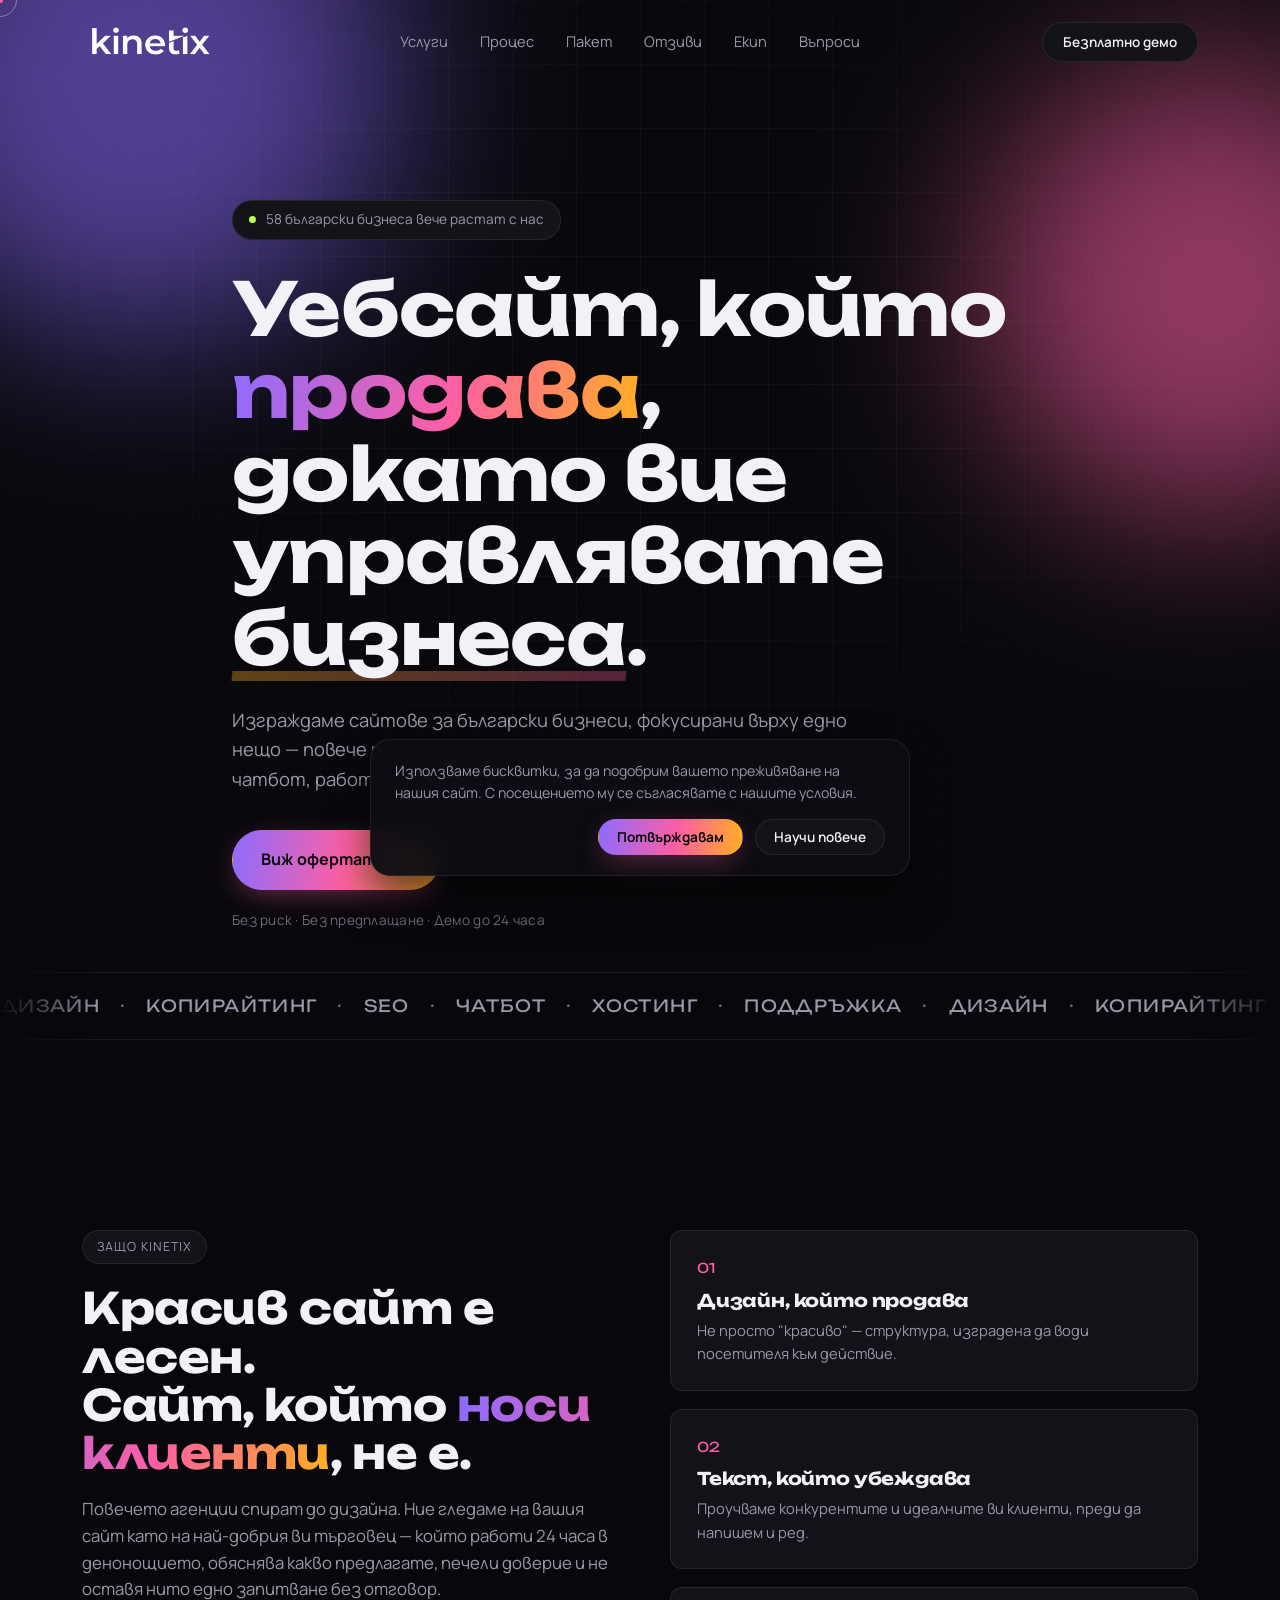
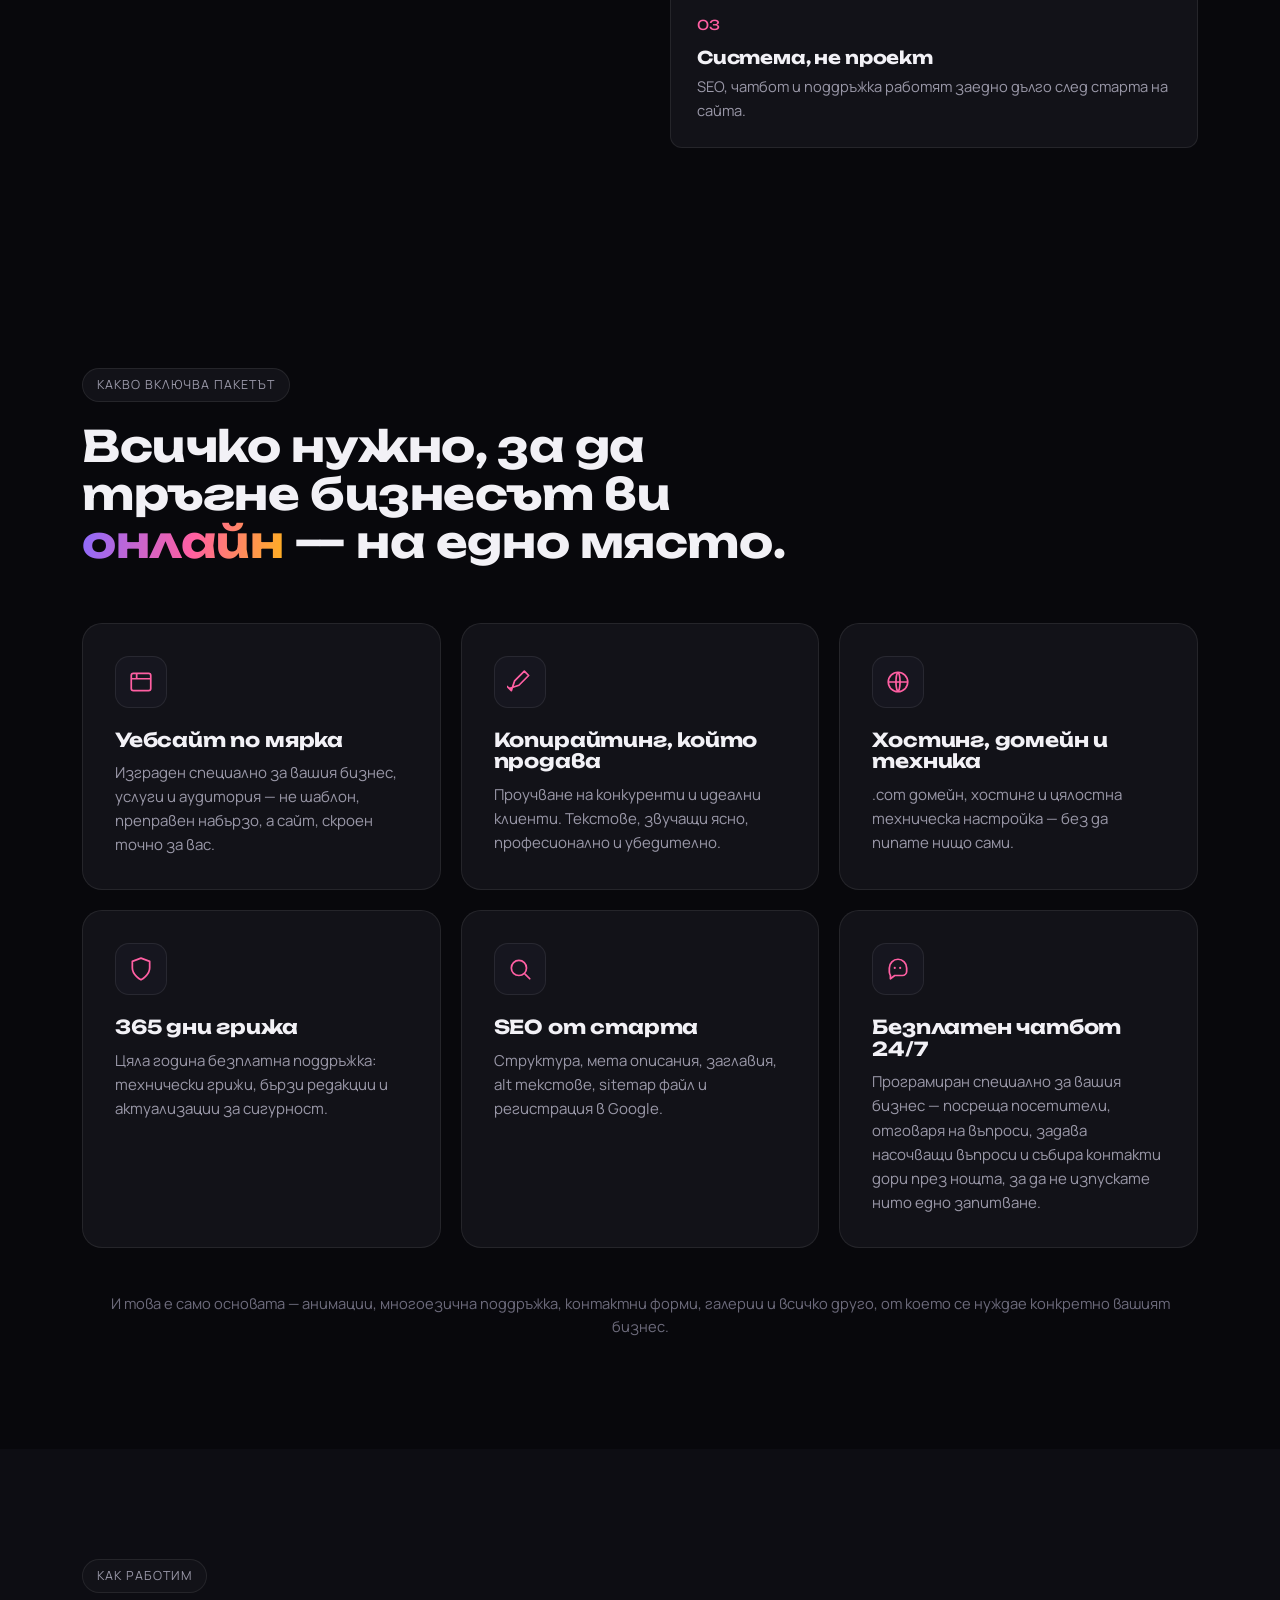
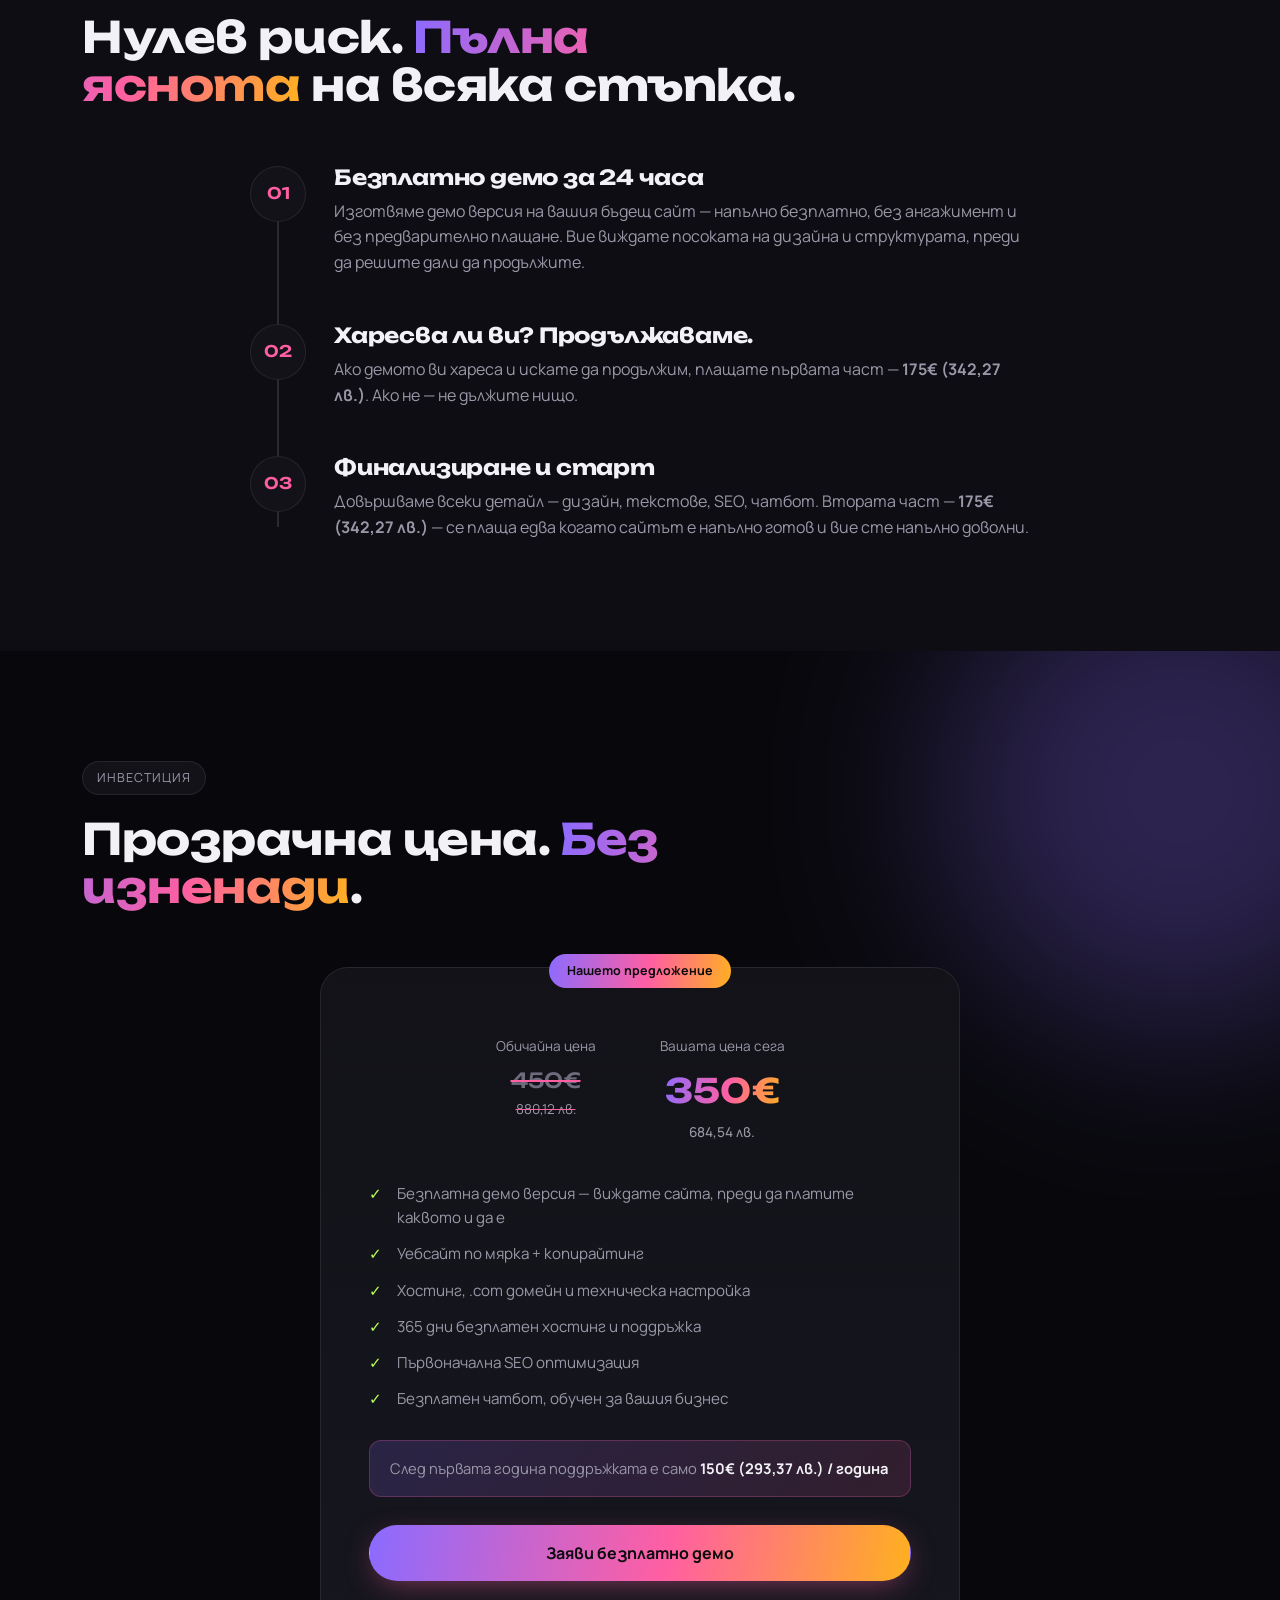
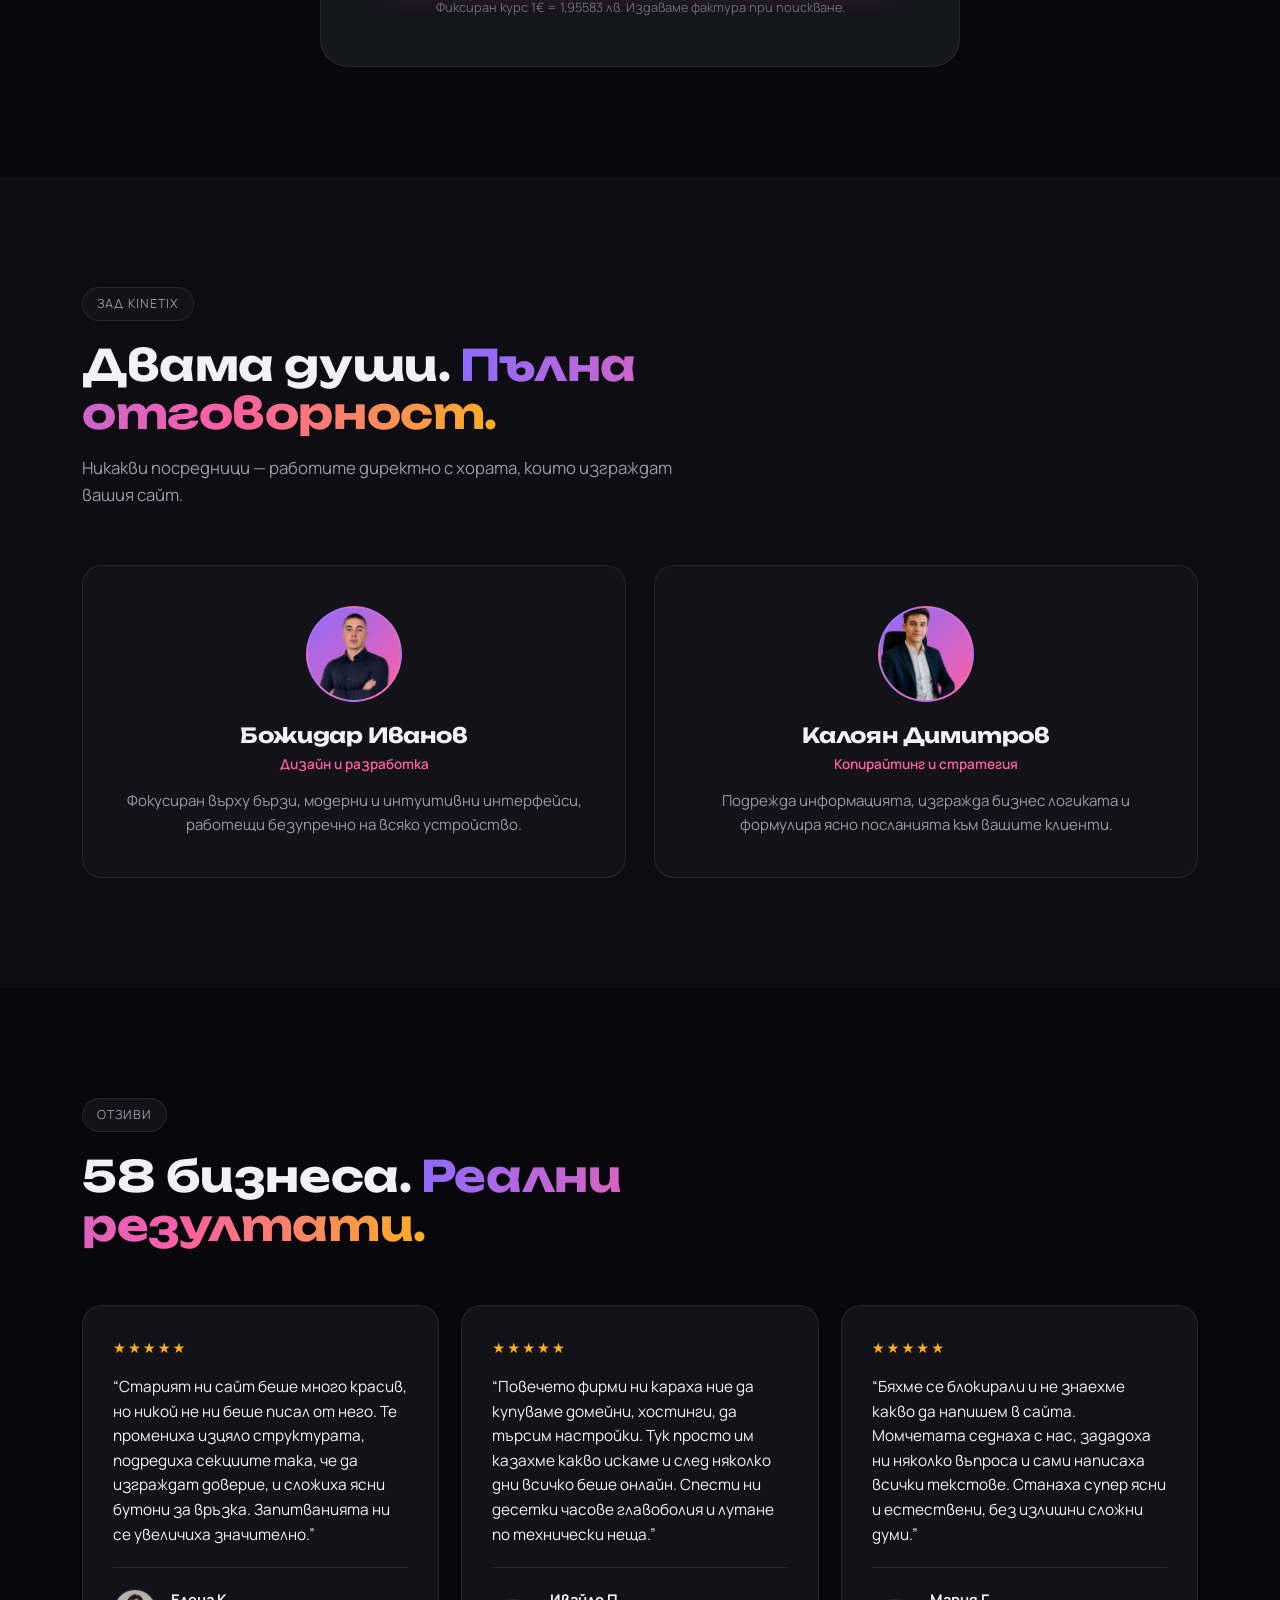
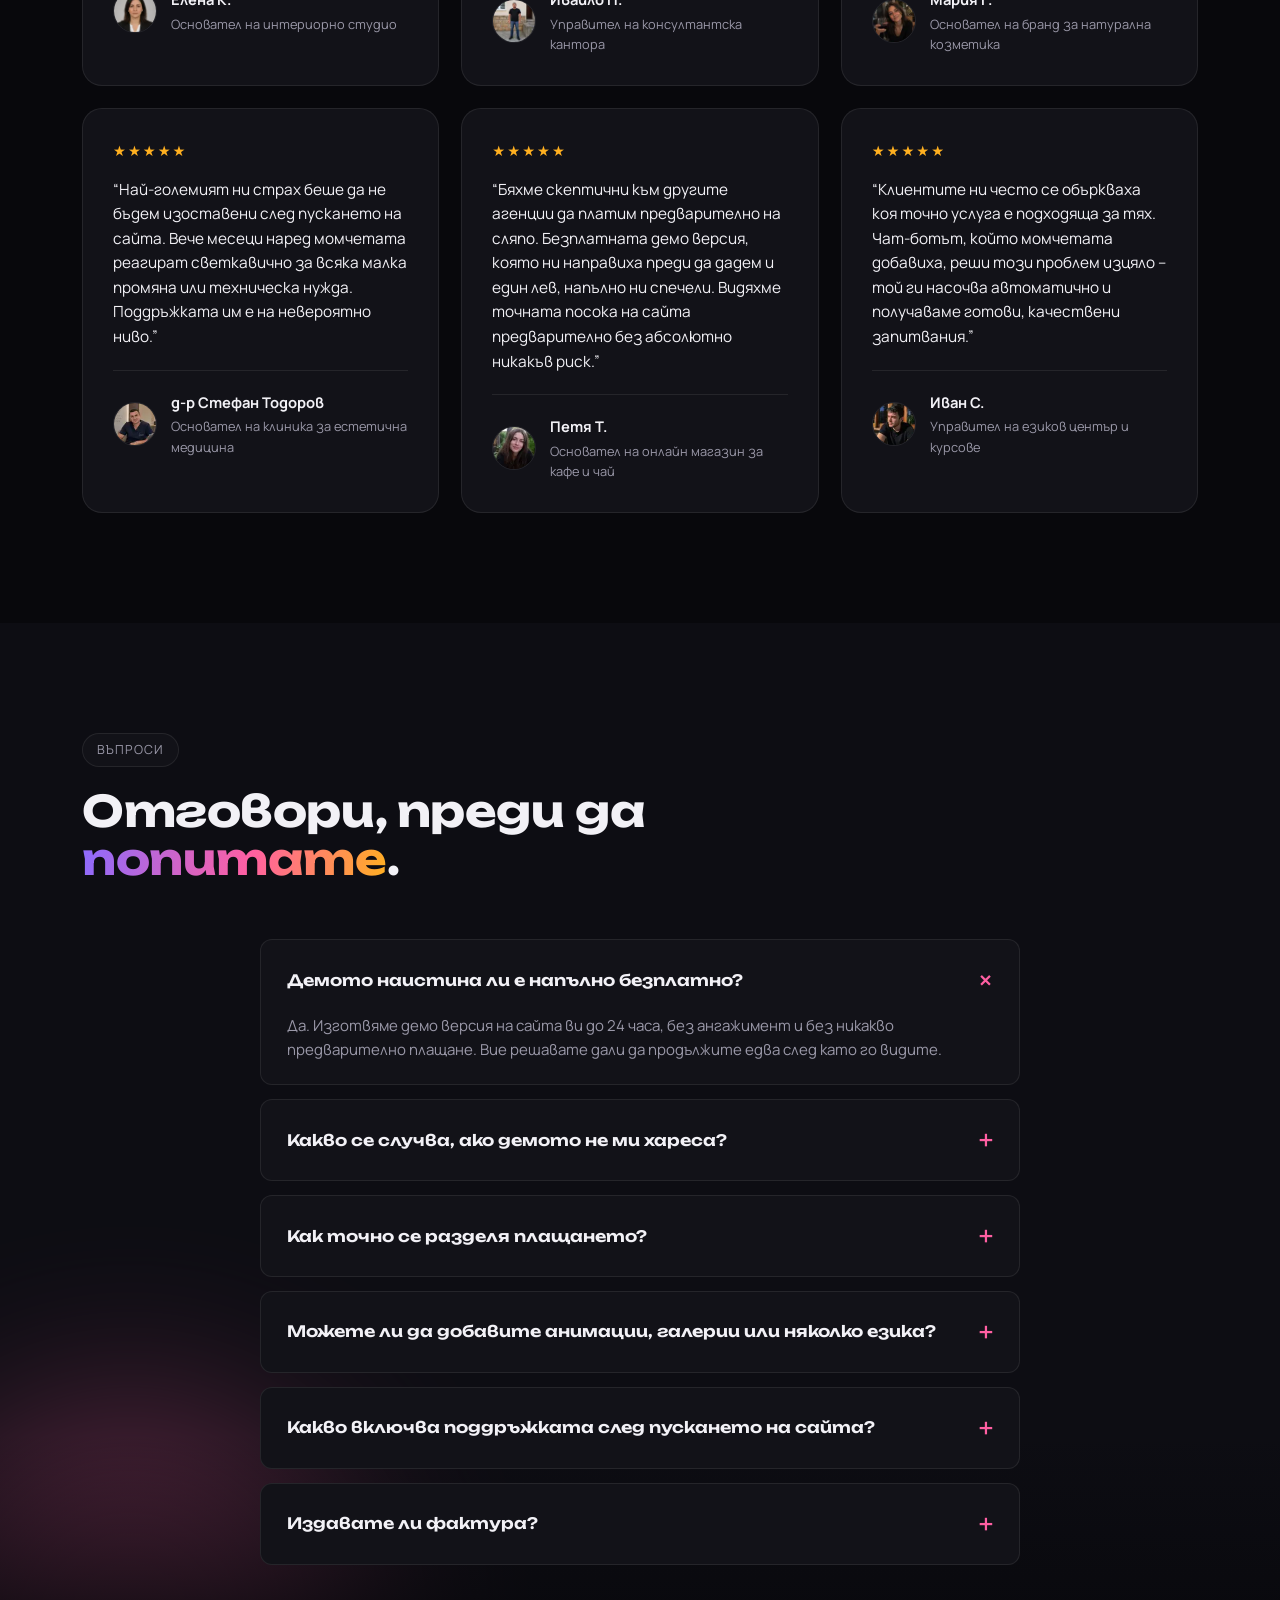
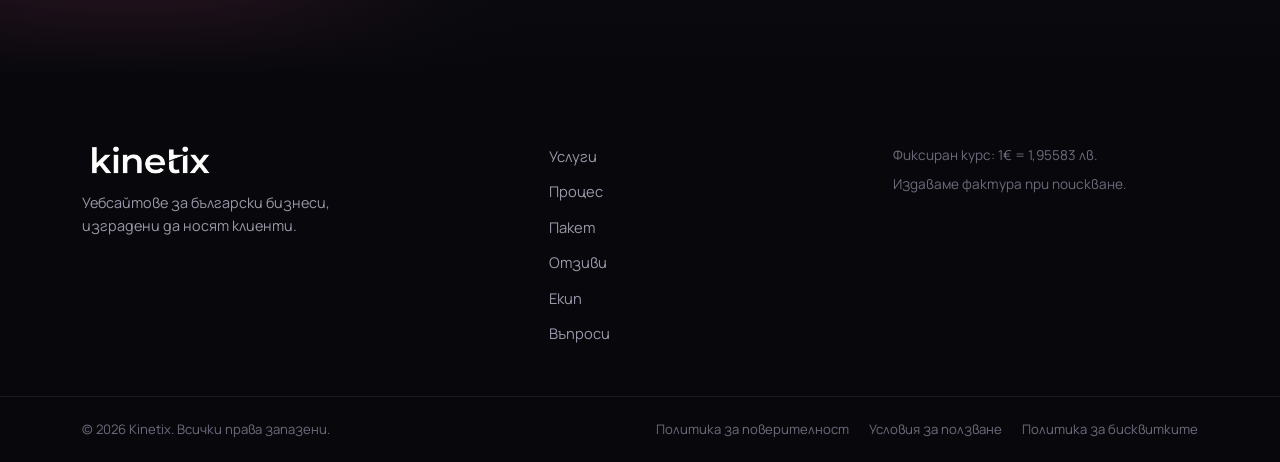
==== commit add1c216: "feat: use real user photos for review avatars" ====
--- a/index.html
+++ b/index.html
@@ -293,7 +293,7 @@
         <div class="stars">★★★★★</div>
         <p>“Старият ни сайт беше много красив, но никой не ни беше писал от него. Те промениха изцяло структурата, подредиха секциите така, че да изграждат доверие, и сложиха ясни бутони за връзка. Запитванията ни се увеличиха значително.”</p>
         <div class="review-user">
-          <img class="review-avatar" src="images/review_elena.jpg" alt="Елена К.">
+          <img class="review-avatar" src="images/review_elena.png" alt="Елена К.">
           <div class="review-info">
             <span class="review-name">Елена К.</span>
             <span class="review-role">Основател на интериорно студио</span>
@@ -304,7 +304,7 @@
         <div class="stars">★★★★★</div>
         <p>“Повечето фирми ни караха ние да купуваме домейни, хостинги, да търсим настройки. Тук просто им казахме какво искаме и след няколко дни всичко беше онлайн. Спести ни десетки часове главоболия и лутане по технически неща.”</p>
         <div class="review-user">
-          <img class="review-avatar" src="images/review_ivaylo.jpg" alt="Ивайло П.">
+          <img class="review-avatar" src="images/review_ivaylo.png" alt="Ивайло П.">
           <div class="review-info">
             <span class="review-name">Ивайло П.</span>
             <span class="review-role">Управител на консултантска кантора</span>
@@ -315,7 +315,7 @@
         <div class="stars">★★★★★</div>
         <p>“Бяхме се блокирали и не знаехме какво да напишем в сайта. Момчетата седнаха с нас, зададоха ни няколко въпроса и сами написаха всички текстове. Станаха супер ясни и естествени, без излишни сложни думи.”</p>
         <div class="review-user">
-          <img class="review-avatar" src="images/review_maria.jpg" alt="Мария Г.">
+          <img class="review-avatar" src="images/review_maria.png" alt="Мария Г.">
           <div class="review-info">
             <span class="review-name">Мария Г.</span>
             <span class="review-role">Основател на бранд за натурална козметика</span>
@@ -326,7 +326,7 @@
         <div class="stars">★★★★★</div>
         <p>“Най-големият ни страх беше да не бъдем изоставени след пускането на сайта. Вече месеци наред момчетата реагират светкавично за всяка малка промяна или техническа нужда. Поддръжката им е на невероятно ниво.”</p>
         <div class="review-user">
-          <img class="review-avatar" src="images/review_stefan.jpg" alt="д-р Стефан Тодоров">
+          <img class="review-avatar" src="images/review_stefan.png" alt="д-р Стефан Тодоров">
           <div class="review-info">
             <span class="review-name">д-р Стефан Тодоров</span>
             <span class="review-role">Основател на клиника за естетична медицина</span>
@@ -337,7 +337,7 @@
         <div class="stars">★★★★★</div>
         <p>“Бяхме скептични към другите агенции да платим предварително на сляпо. Безплатната демо версия, която ни направиха преди да дадем и един лев, напълно ни спечели. Видяхме точната посока на сайта предварително без абсолютно никакъв риск.”</p>
         <div class="review-user">
-          <img class="review-avatar" src="images/review_petya.jpg" alt="Петя Т.">
+          <img class="review-avatar" src="images/review_petya.png" alt="Петя Т.">
           <div class="review-info">
             <span class="review-name">Петя Т.</span>
             <span class="review-role">Основател на онлайн магазин за кафе и чай</span>
@@ -348,7 +348,7 @@
         <div class="stars">★★★★★</div>
         <p>“Клиентите ни често се объркваха коя точно услуга е подходяща за тях. Чат-ботът, който момчетата добавиха, реши този проблем изцяло – той ги насочва автоматично и получаваме готови, качествени запитвания.”</p>
         <div class="review-user">
-          <img class="review-avatar" src="images/review_ivan.jpg" alt="Иван С.">
+          <img class="review-avatar" src="images/review_ivan.png" alt="Иван С.">
           <div class="review-info">
             <span class="review-name">Иван С.</span>
             <span class="review-role">Управител на езиков център и курсове</span>
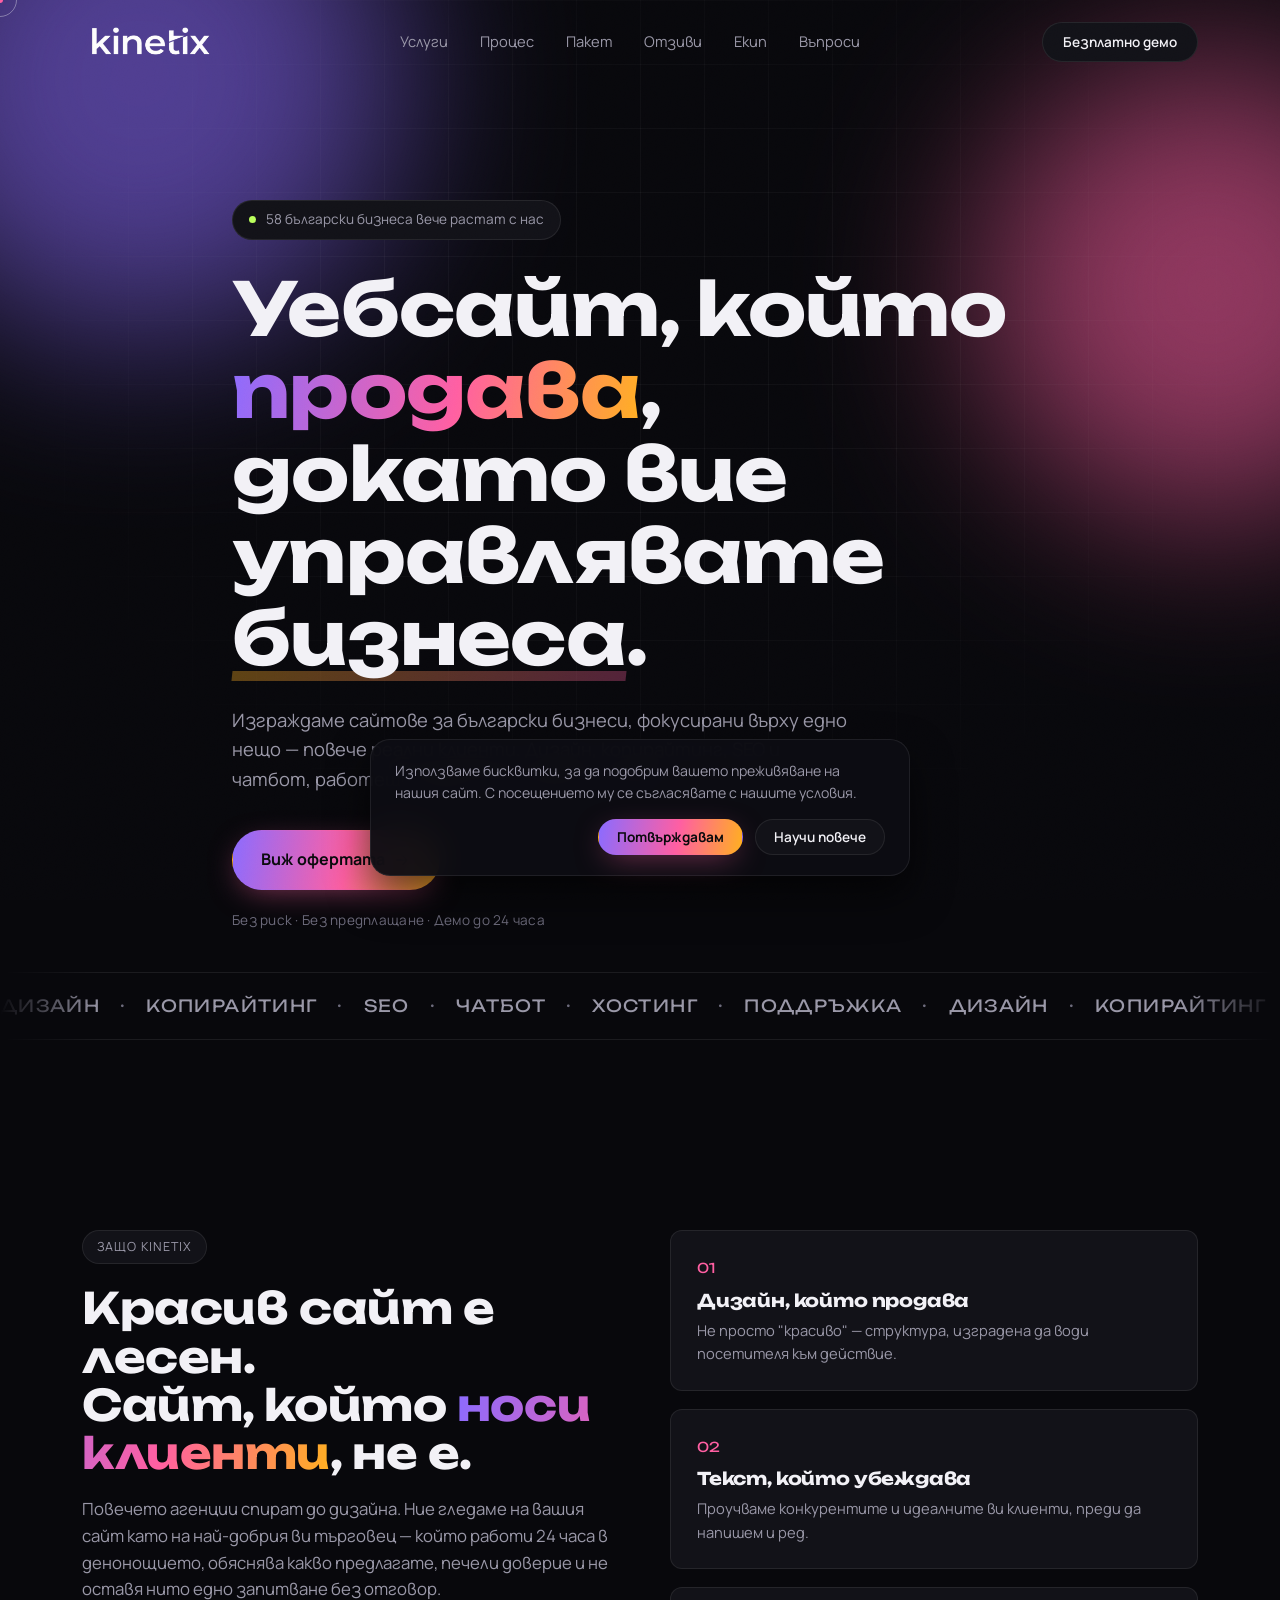
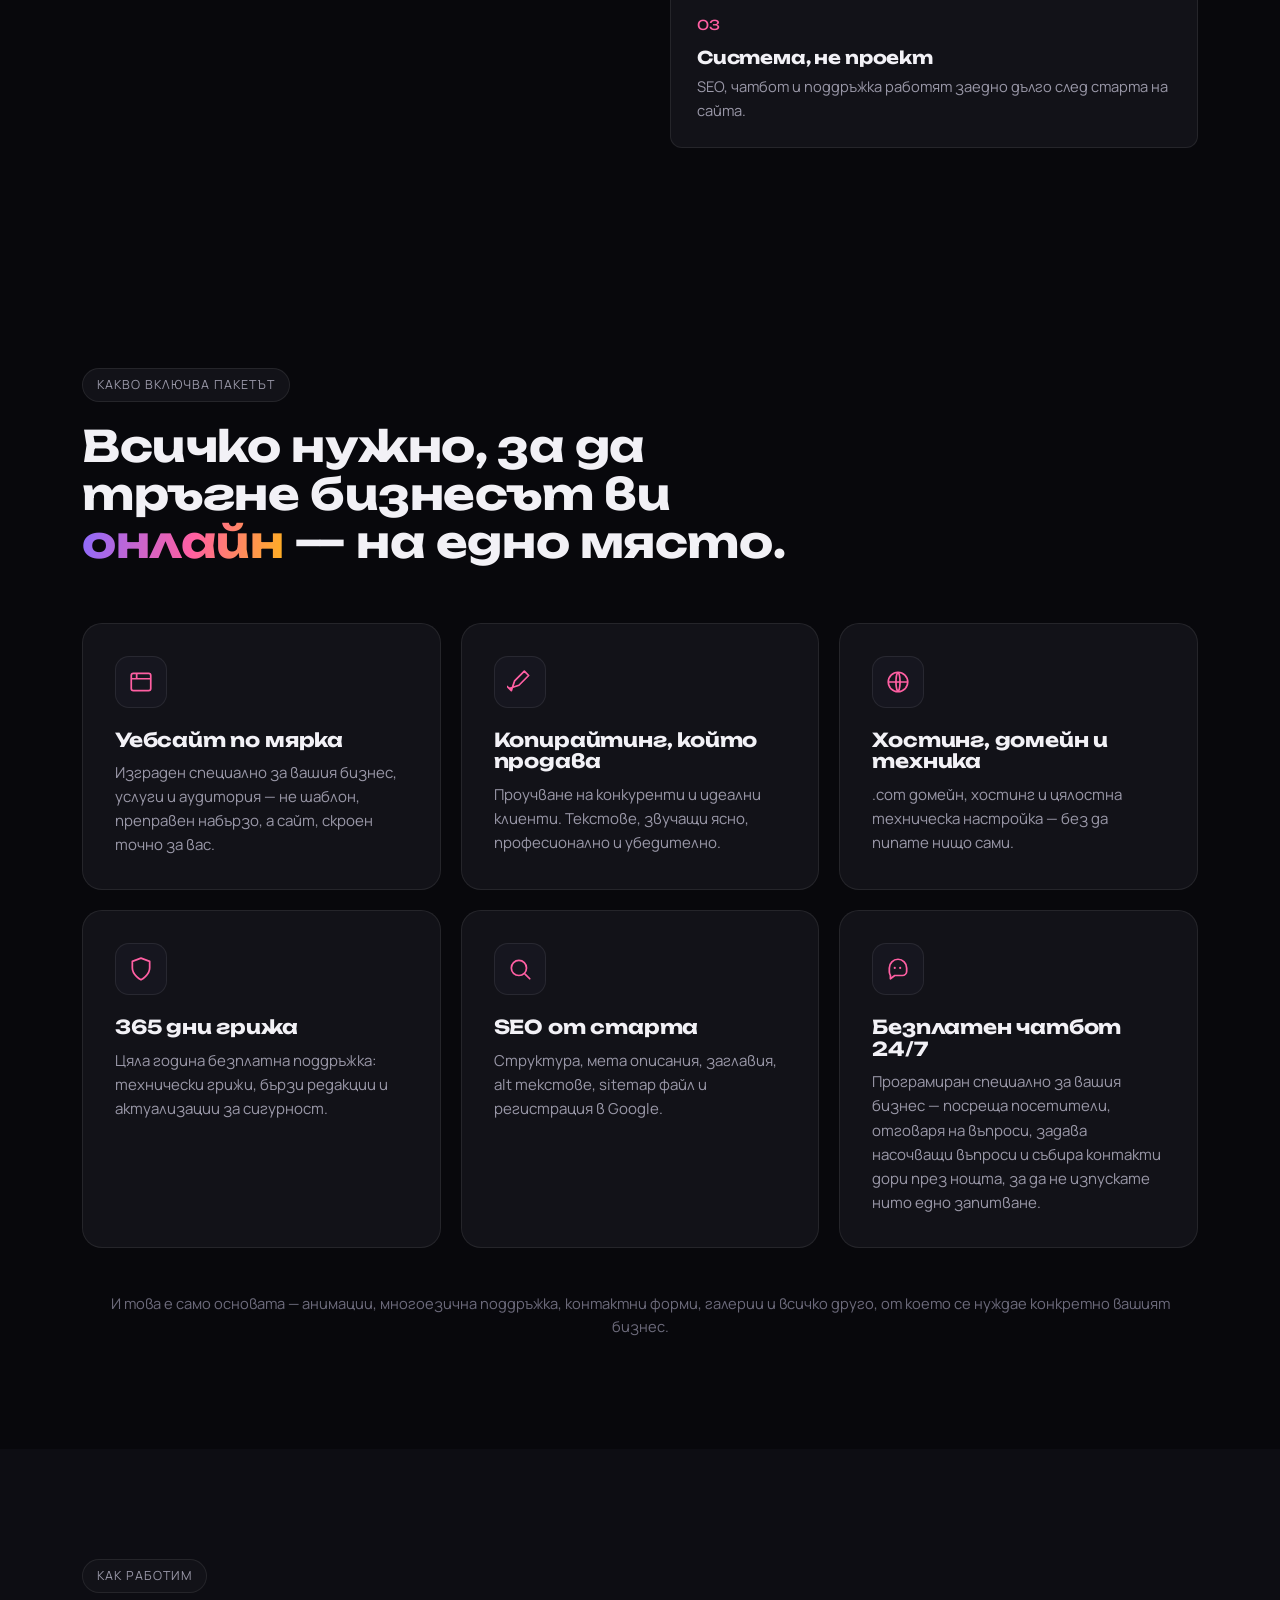
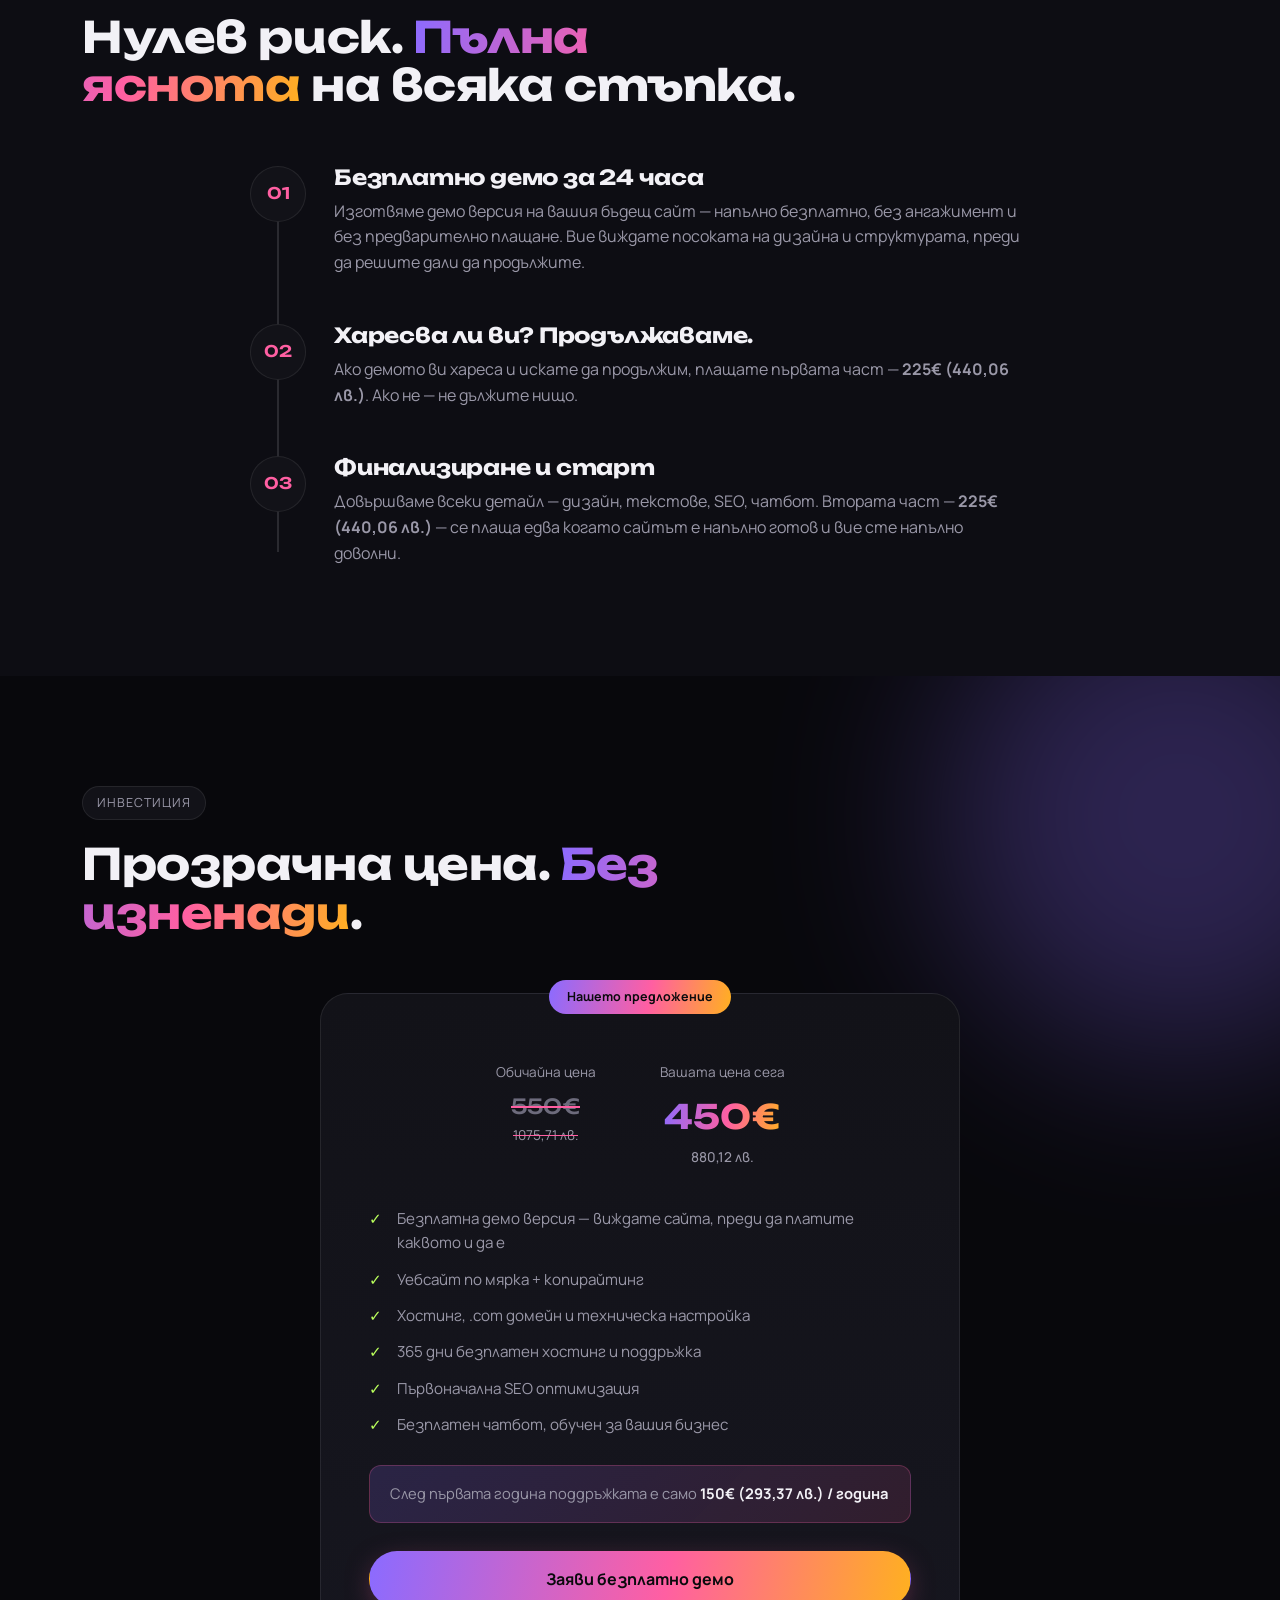
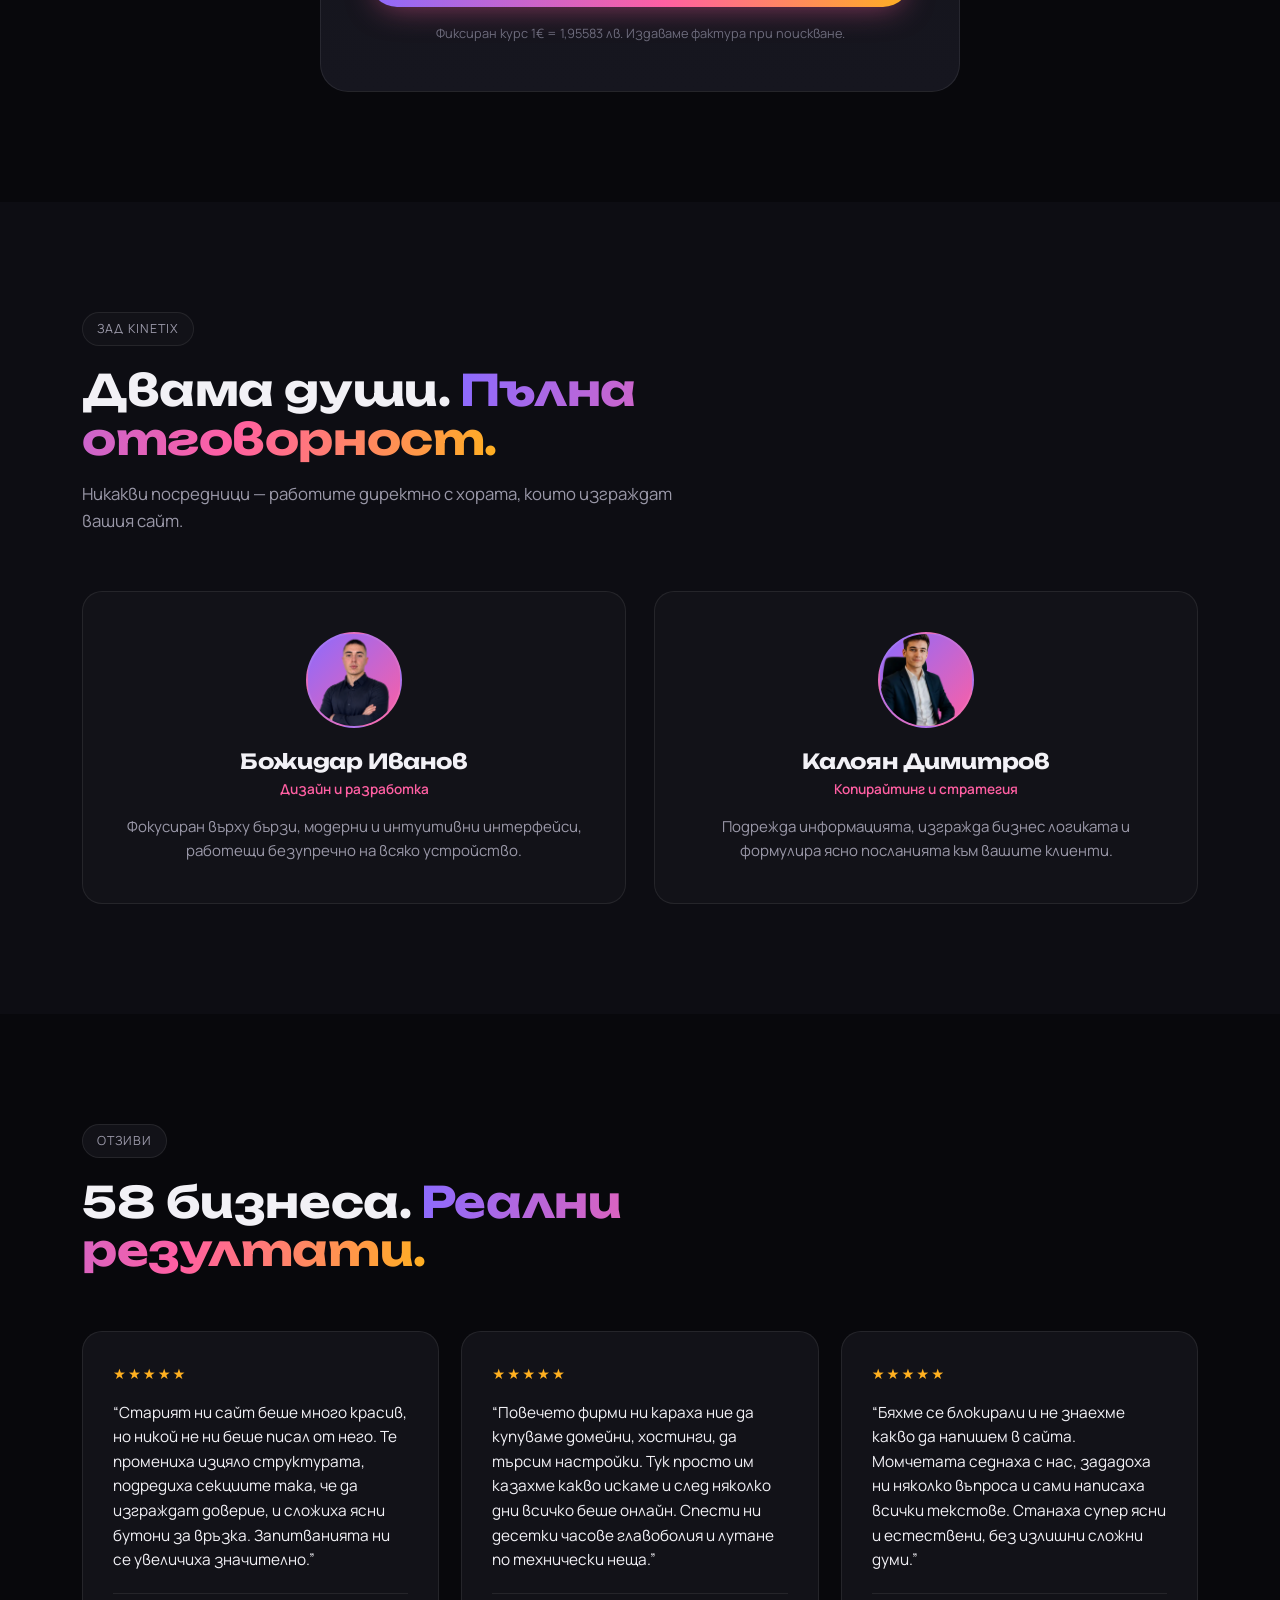
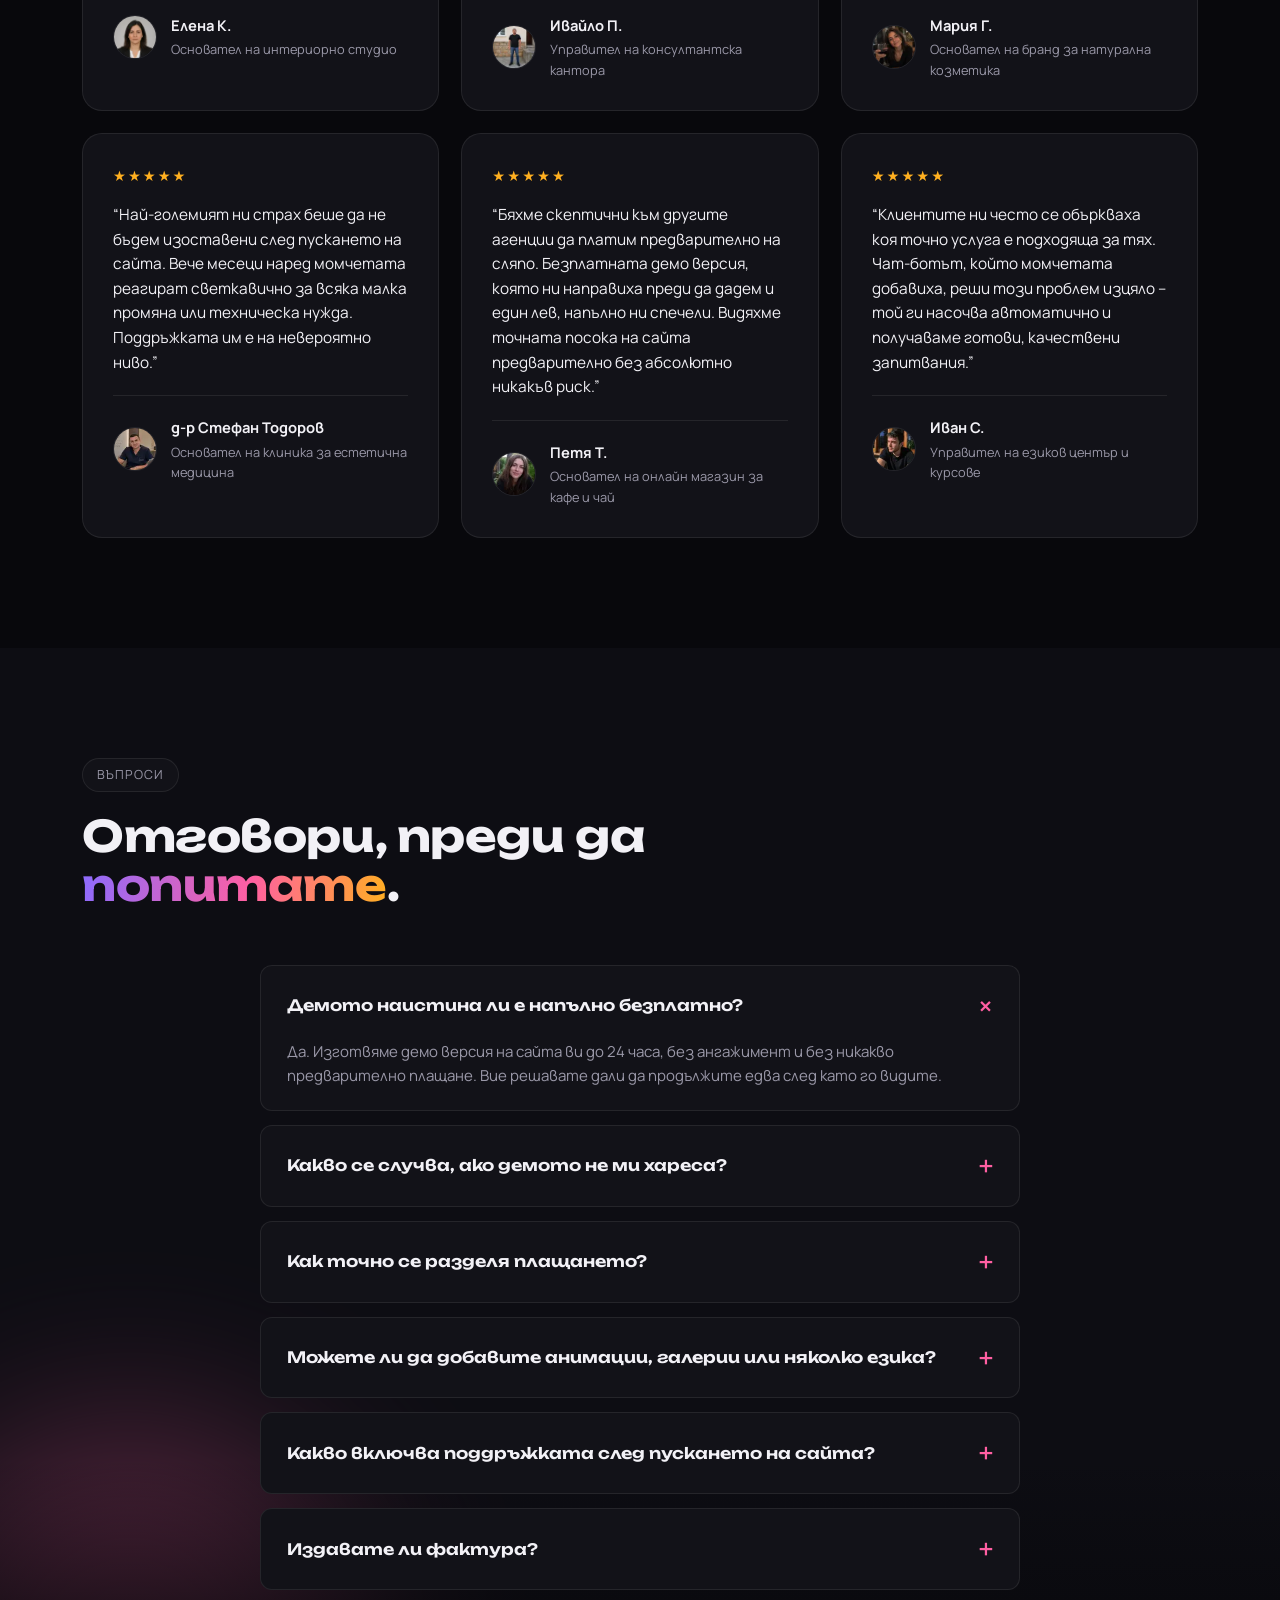
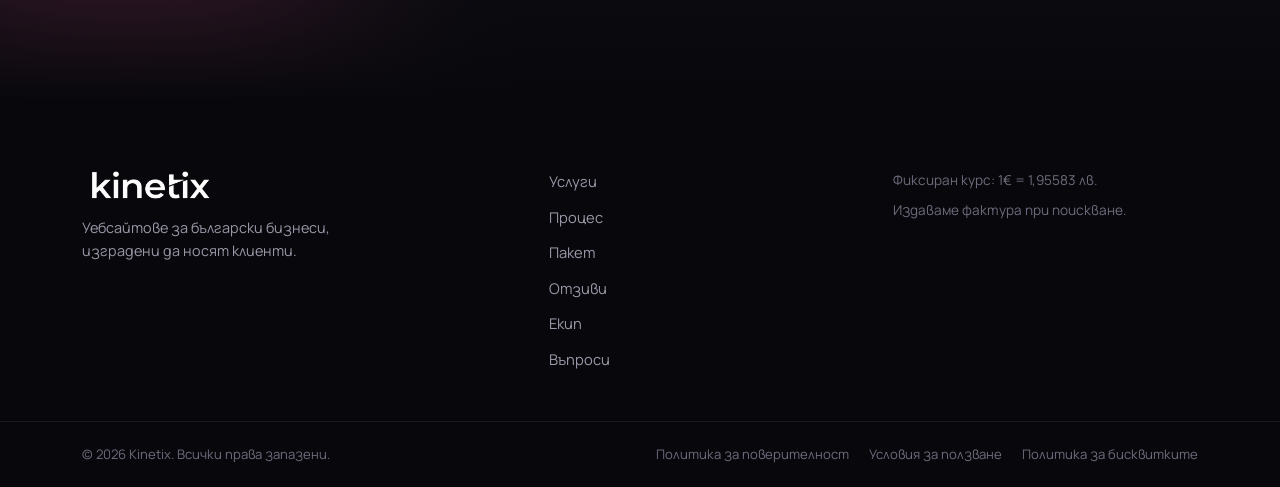
==== commit f1bbc853: "feat: change website price everywhere to 450 euro (reduced from 550)" ====
--- a/index.html
+++ b/index.html
@@ -193,14 +193,14 @@
         <div class="timeline-num">02</div>
         <div class="timeline-body">
           <h3>Харесва ли ви? Продължаваме.</h3>
-          <p>Ако демото ви хареса и искате да продължим, плащате първата част — <strong>175€ (342,27 лв.)</strong>. Ако не — не дължите нищо.</p>
+          <p>Ако демото ви хареса и искате да продължим, плащате първата част — <strong>225€ (440,06 лв.)</strong>. Ако не — не дължите нищо.</p>
         </div>
       </div>
       <div class="timeline-item reveal">
         <div class="timeline-num">03</div>
         <div class="timeline-body">
           <h3>Финализиране и старт</h3>
-          <p>Довършваме всеки детайл — дизайн, текстове, SEO, чатбот. Втората част — <strong>175€ (342,27 лв.)</strong> — се плаща едва когато сайтът е напълно готов и вие сте напълно доволни.</p>
+          <p>Довършваме всеки детайл — дизайн, текстове, SEO, чатбот. Втората част — <strong>225€ (440,06 лв.)</strong> — се плаща едва когато сайтът е напълно готов и вие сте напълно доволни.</p>
         </div>
       </div>
     </div>
@@ -222,15 +222,15 @@
         <div class="price-old">
           <span>Обичайна цена</span>
           <div class="price-value-container">
-            <strong>450€</strong>
-            <span class="price-lev-old">880,12 лв.</span>
+            <strong>550€</strong>
+            <span class="price-lev-old">1075,71 лв.</span>
           </div>
         </div>
         <div class="price-new">
           <span>Вашата цена сега</span>
           <div class="price-value-container">
-            <strong class="grad-text">350€</strong>
-            <span class="price-lev">684,54 лв.</span>
+            <strong class="grad-text">450€</strong>
+            <span class="price-lev">880,12 лв.</span>
           </div>
         </div>
       </div>
@@ -379,7 +379,7 @@
       </details>
       <details class="faq-item reveal">
         <summary>Как точно се разделя плащането?</summary>
-        <p>На две равни части по 175€ (342,27 лв.). Първата — само ако демото ви хареса и искате да продължите. Втората — едва когато сайтът е напълно завършен и сте доволни.</p>
+        <p>На две равни части по 225€ (440,06 лв.). Първата — само ако демото ви хареса и искате да продължите. Втората — едва когато сайтът е напълно завършен и сте доволни.</p>
       </details>
       <details class="faq-item reveal">
         <summary>Можете ли да добавите анимации, галерии или няколко езика?</summary>
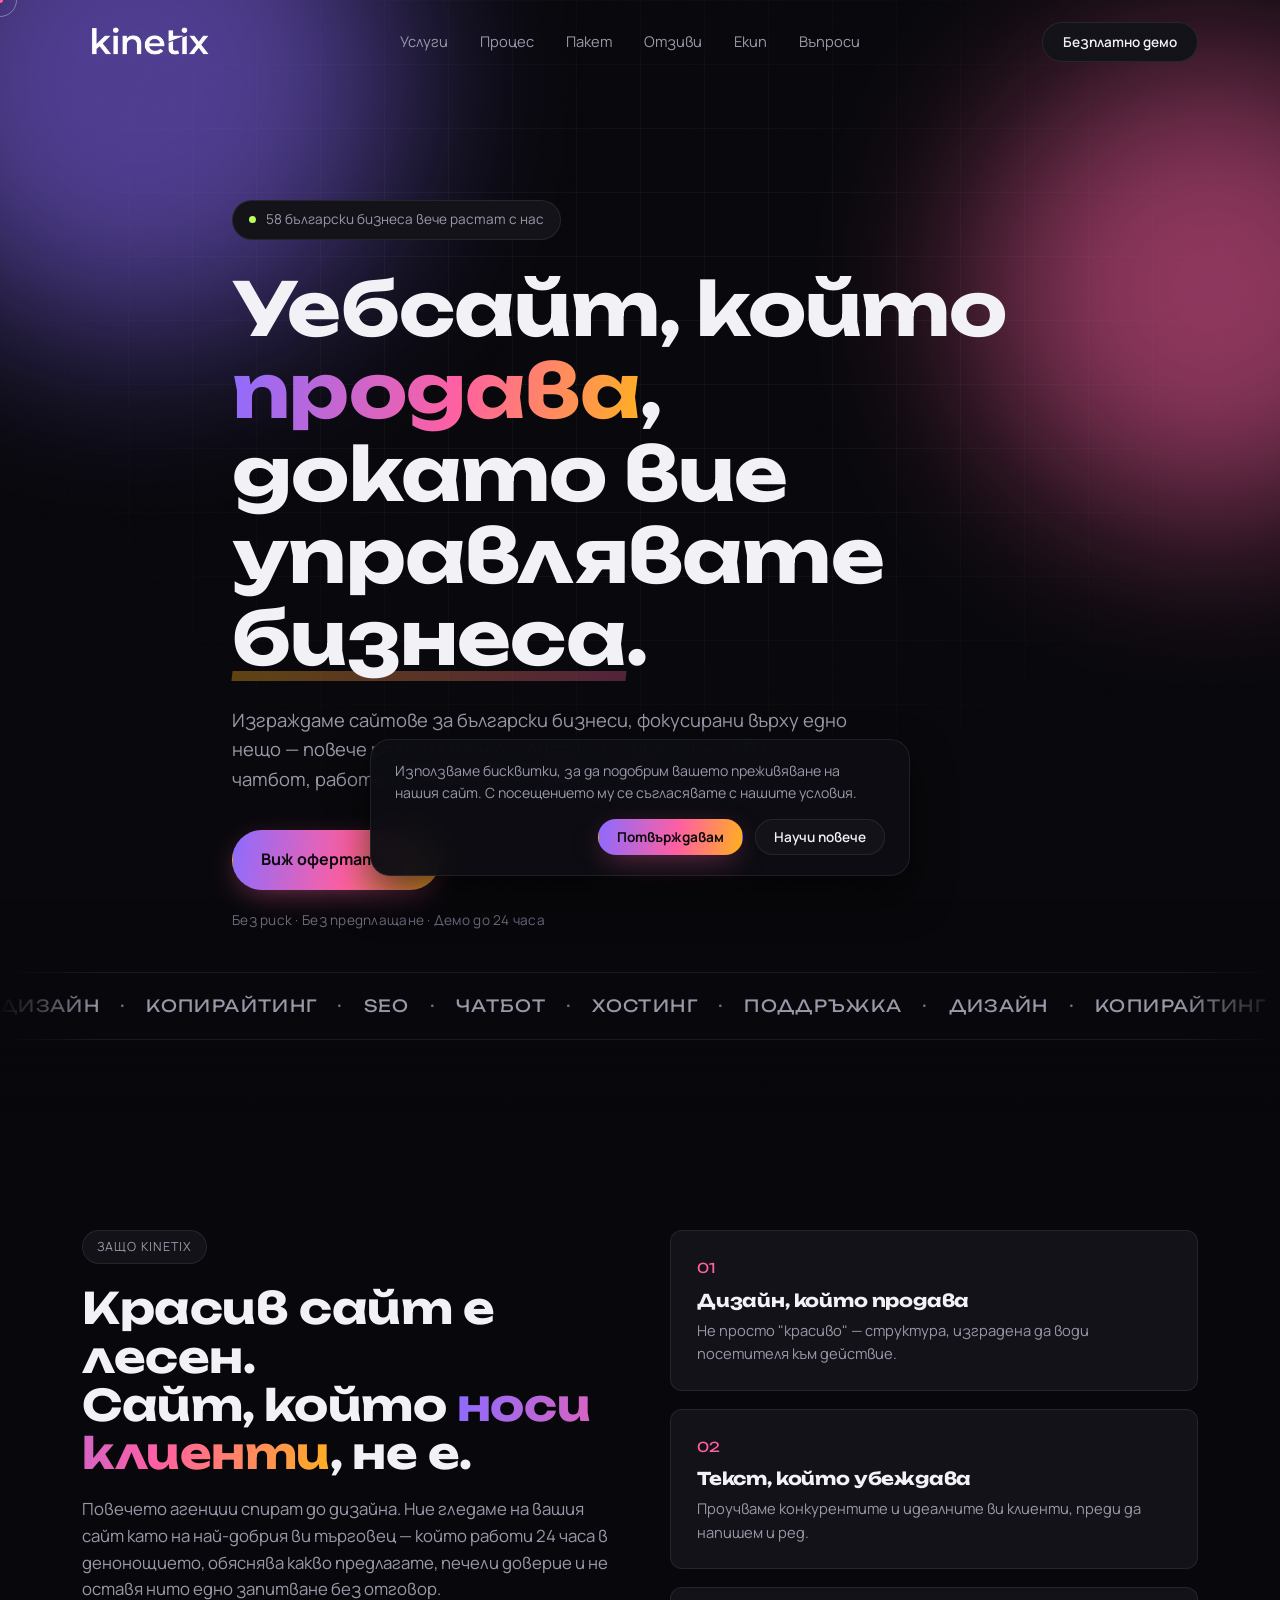
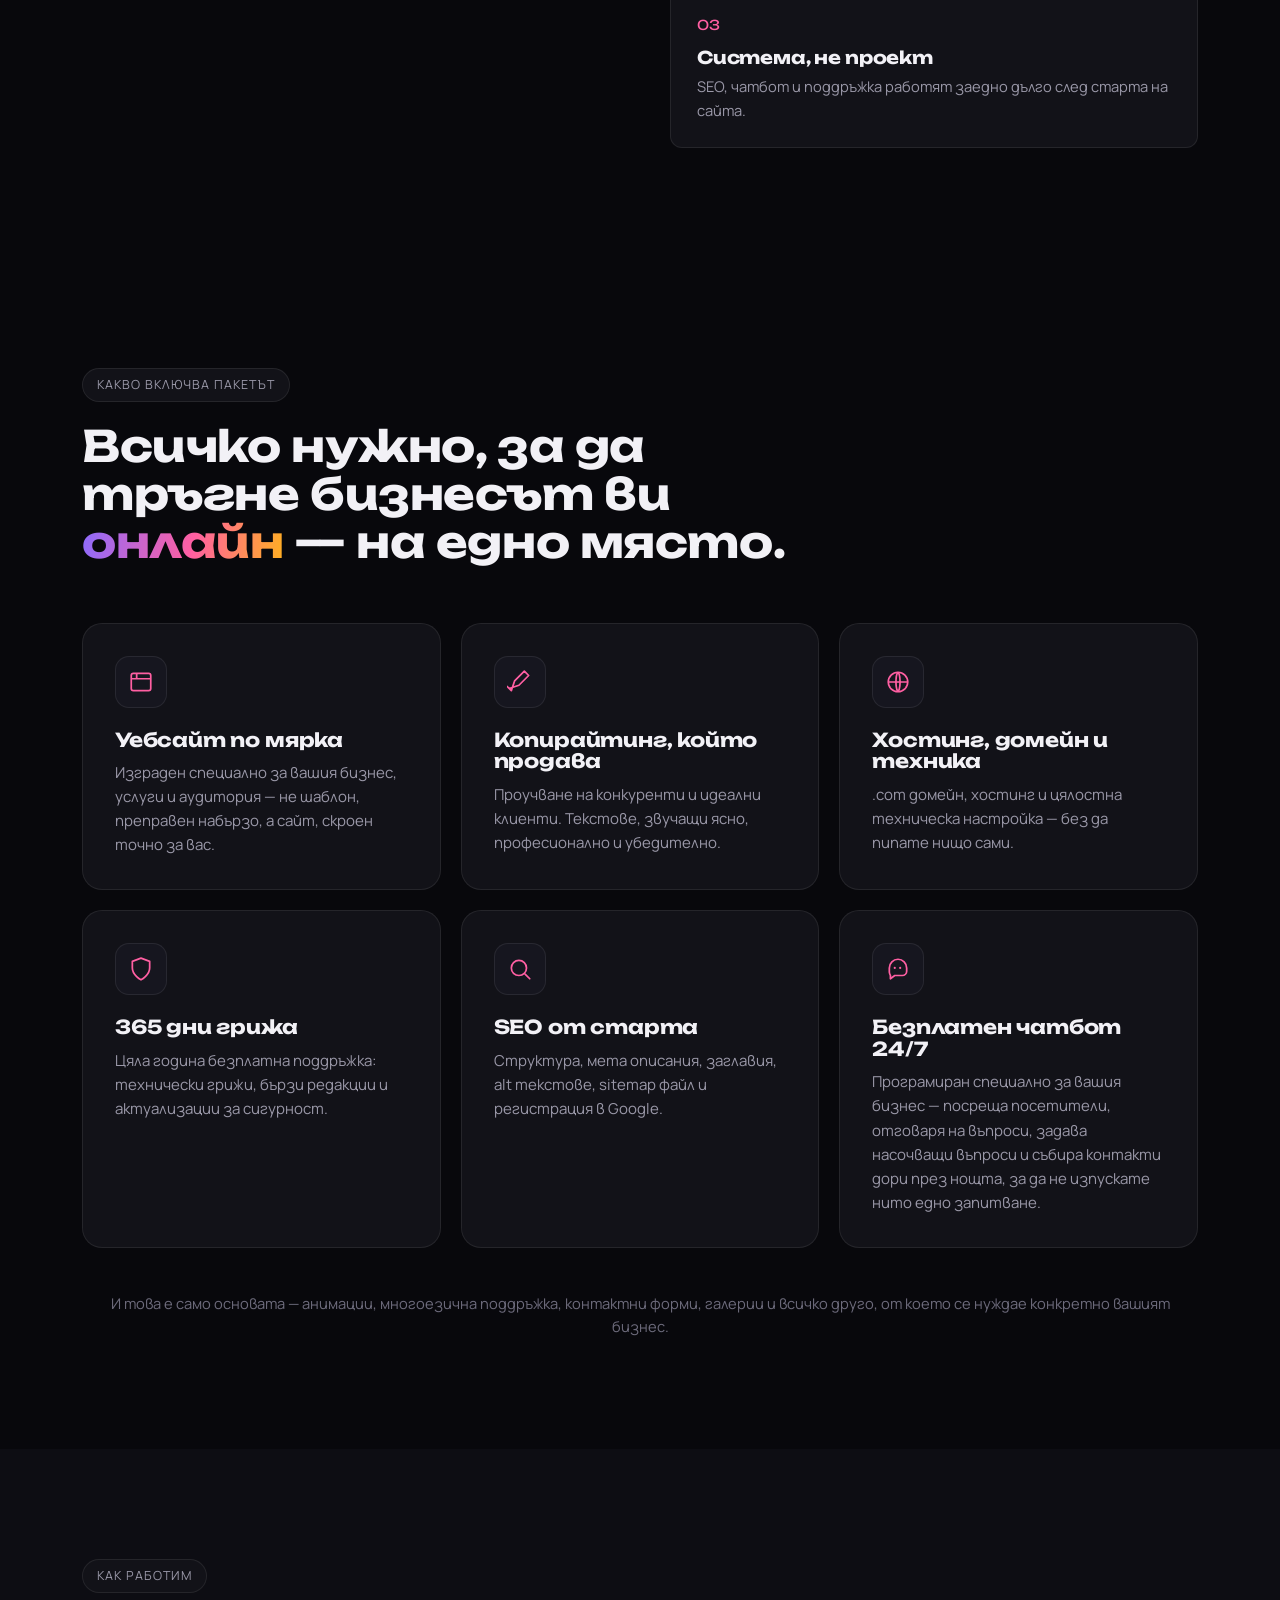
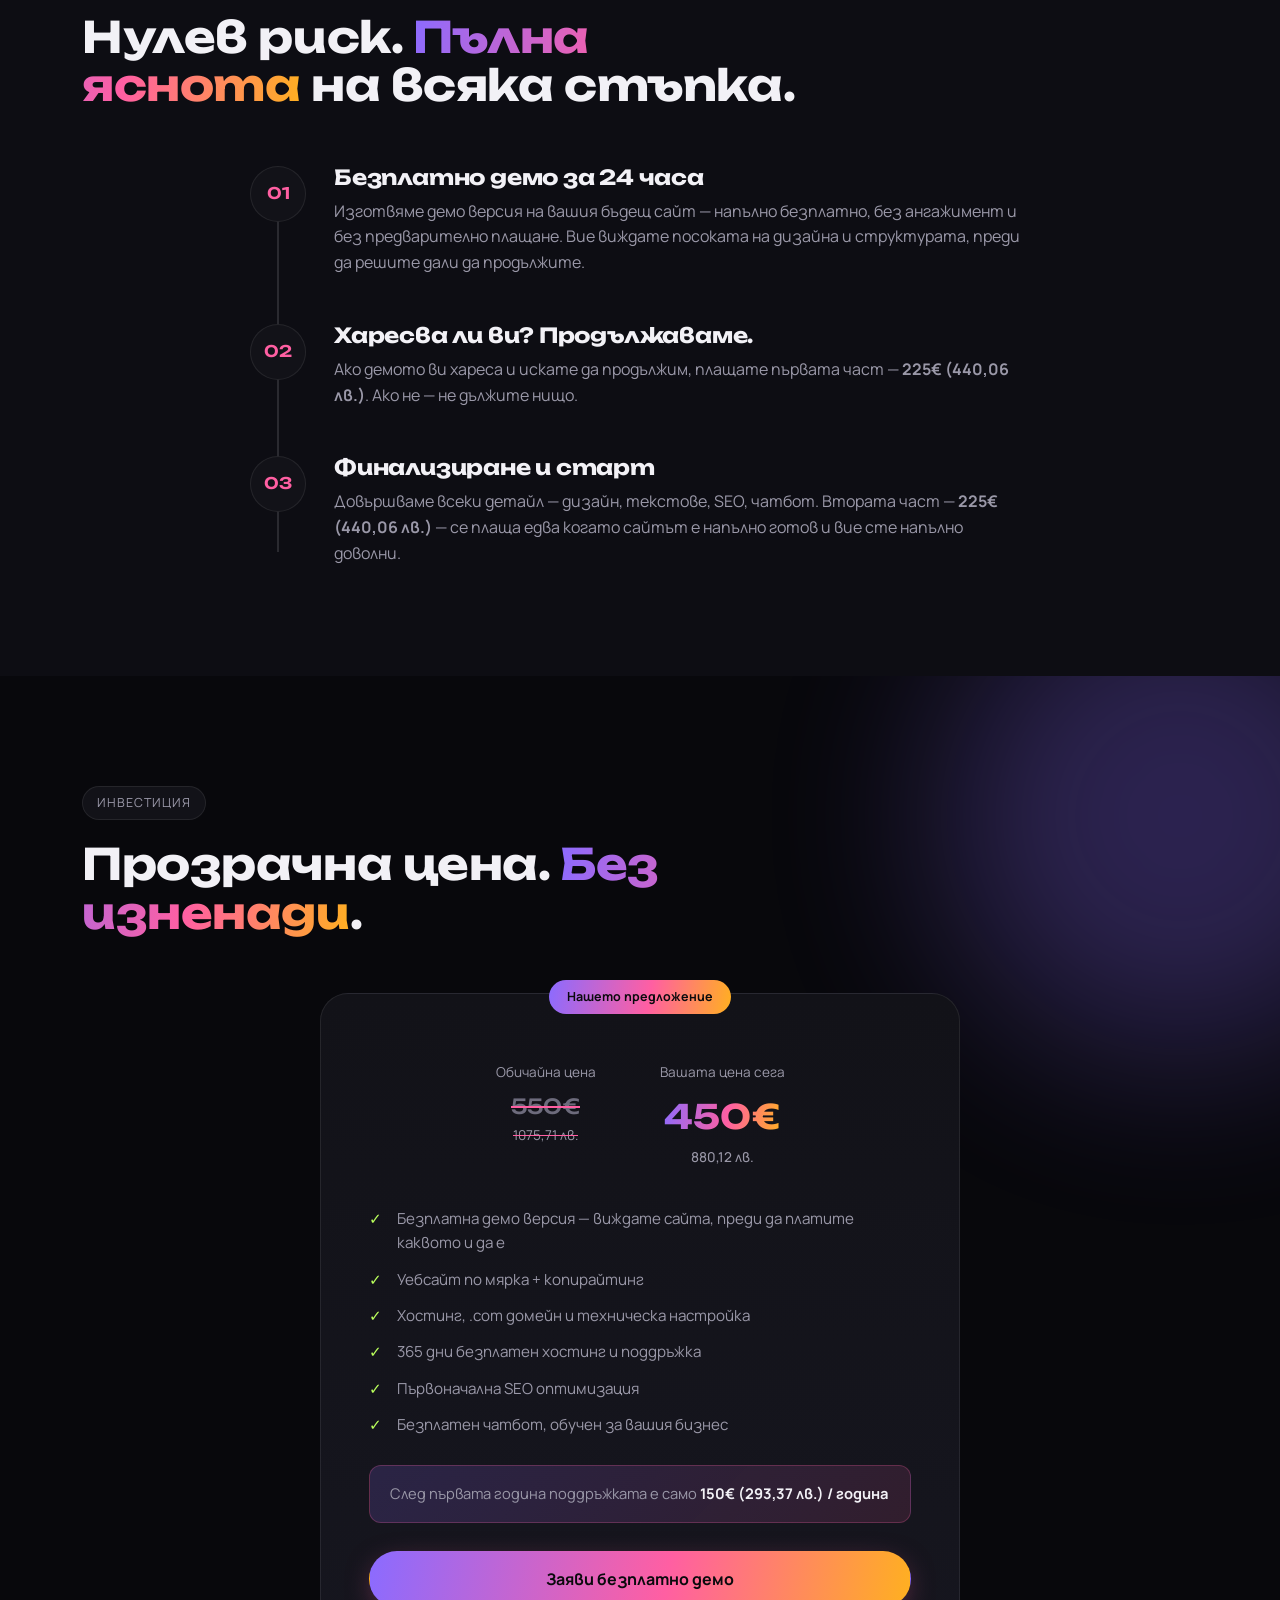
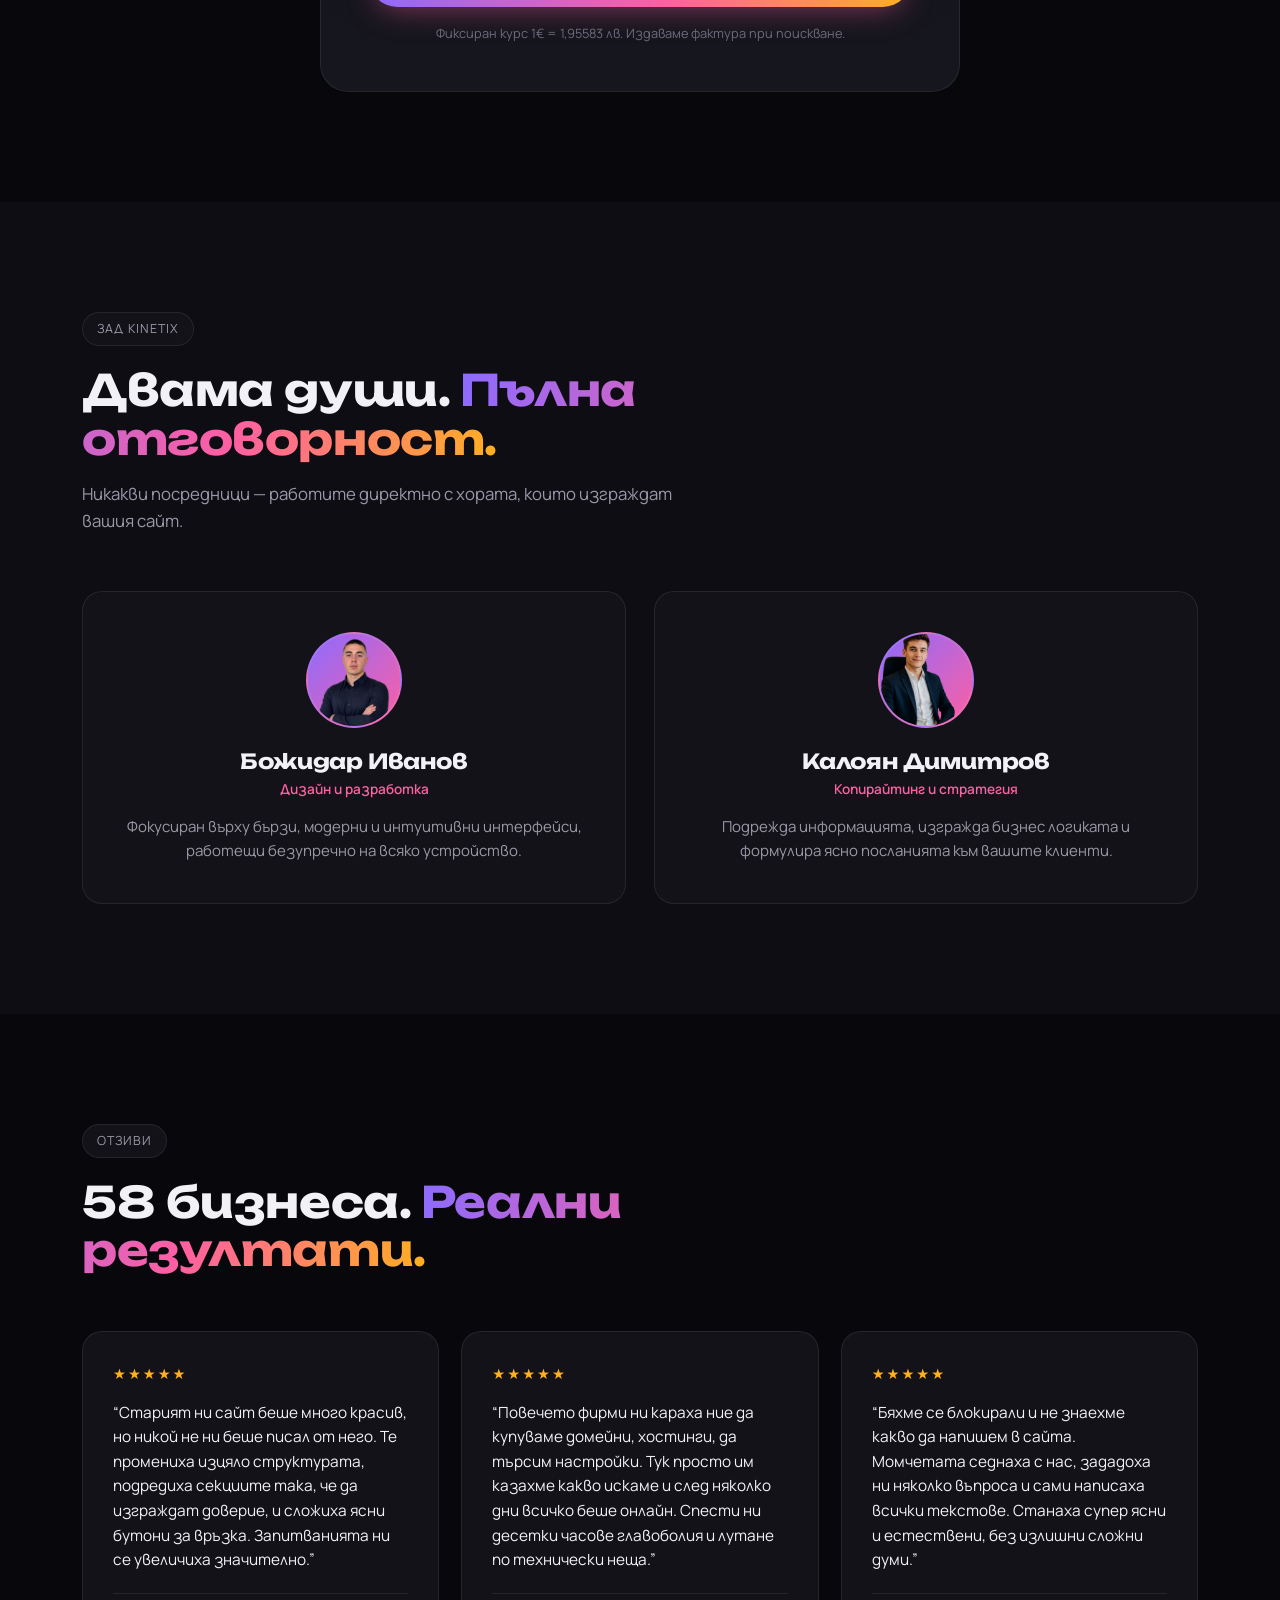
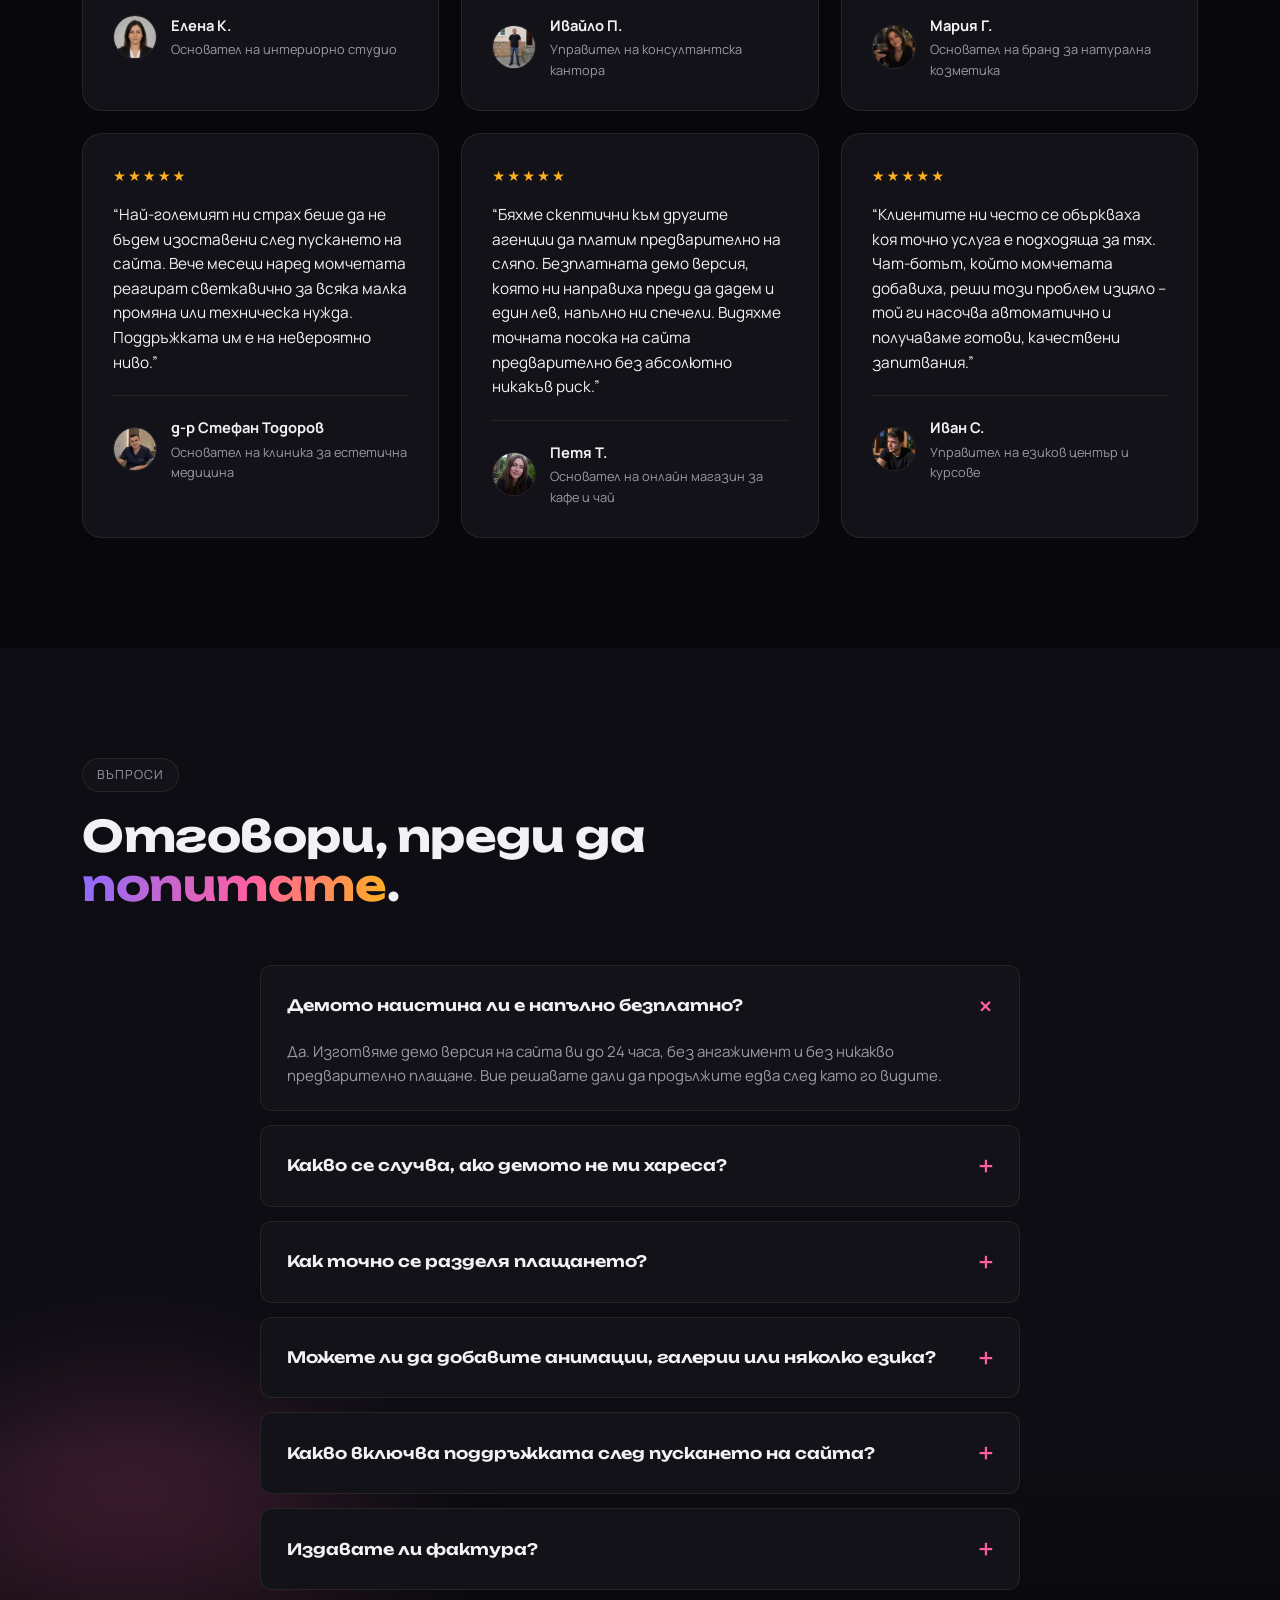
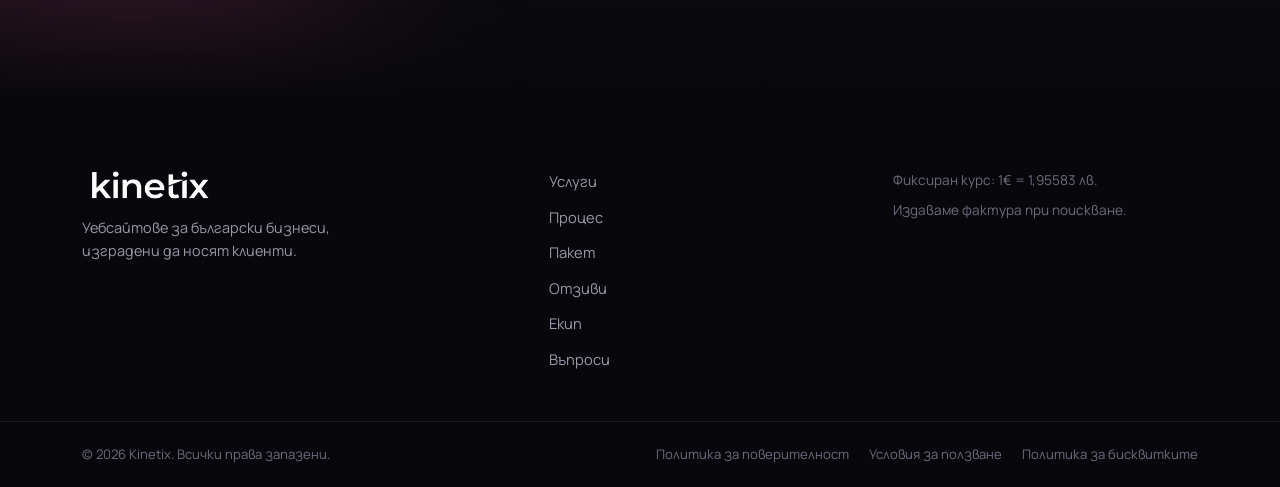
==== commit 36bb1e8a: "perf: optimize pagespeed insights mobile score (fonts, image sizes, disabled grain/mesh floats on mo" ====
--- a/index.html
+++ b/index.html
@@ -8,7 +8,11 @@
 <link rel="icon" href="data:image/svg+xml,<svg xmlns=%22http://www.w3.org/2000/svg%22 viewBox=%220 0 100 100%22><text y=%22.75em%22 font-size=%2270%22 font-family=%22sans-serif%22 font-weight=%22700%22 fill=%22%23ff5fa2%22>K</text></svg>">
 <link rel="preconnect" href="https://fonts.googleapis.com">
 <link rel="preconnect" href="https://fonts.gstatic.com" crossorigin>
-<link href="https://fonts.googleapis.com/css2?family=Unbounded:wght@400;500;600;700;800;900&family=Manrope:wght@400;500;600;700;800&display=swap" rel="stylesheet">
+<link rel="preload" as="style" href="https://fonts.googleapis.com/css2?family=Unbounded:wght@400;500;600;700;800;900&family=Manrope:wght@400;500;600;700;800&display=swap">
+<link rel="stylesheet" href="https://fonts.googleapis.com/css2?family=Unbounded:wght@400;500;600;700;800;900&family=Manrope:wght@400;500;600;700;800&display=swap" media="print" onload="this.media='all'">
+<noscript>
+  <link rel="stylesheet" href="https://fonts.googleapis.com/css2?family=Unbounded:wght@400;500;600;700;800;900&family=Manrope:wght@400;500;600;700;800&display=swap">
+</noscript>
 <link rel="stylesheet" href="style.css">
 <!-- Meta Pixel Code loaded dynamically via script.js -->
 </head>
@@ -23,7 +27,7 @@
 <header class="nav" id="nav">
   <div class="nav-inner">
     <a href="#top" class="logo">
-      <img src="images/logo.png" alt="Kinetix Logo" style="height: 32px; display: block;">
+      <img src="images/logo.png" alt="Kinetix Logo" width="136" height="32" style="height: 32px; display: block;">
     </a>
     <nav class="nav-links" id="navLinks">
       <a href="#uslugi">Услуги</a>
@@ -265,13 +269,13 @@
 
     <div class="team-grid">
       <div class="team-card reveal">
-        <div class="team-avatar"><img src="images/bozhidar.png" alt="Божидар Иванов" onerror="this.style.display='none'"></div>
+        <div class="team-avatar"><img src="images/bozhidar.png" alt="Божидар Иванов" width="96" height="96" onerror="this.style.display='none'"></div>
         <h3>Божидар Иванов</h3>
         <span class="team-role">Дизайн и разработка</span>
         <p>Фокусиран върху бързи, модерни и интуитивни интерфейси, работещи безупречно на всяко устройство.</p>
       </div>
       <div class="team-card reveal">
-        <div class="team-avatar"><img src="images/kaloyan.png" alt="Калоян Димитров" onerror="this.style.display='none'"></div>
+        <div class="team-avatar"><img src="images/kaloyan.png" alt="Калоян Димитров" width="96" height="96" onerror="this.style.display='none'"></div>
         <h3>Калоян Димитров</h3>
         <span class="team-role">Копирайтинг и стратегия</span>
         <p>Подрежда информацията, изгражда бизнес логиката и формулира ясно посланията към вашите клиенти.</p>
@@ -293,7 +297,7 @@
         <div class="stars">★★★★★</div>
         <p>“Старият ни сайт беше много красив, но никой не ни беше писал от него. Те промениха изцяло структурата, подредиха секциите така, че да изграждат доверие, и сложиха ясни бутони за връзка. Запитванията ни се увеличиха значително.”</p>
         <div class="review-user">
-          <img class="review-avatar" src="images/review_elena.png" alt="Елена К.">
+          <img class="review-avatar" src="images/review_elena.png" alt="Елена К." width="44" height="44">
           <div class="review-info">
             <span class="review-name">Елена К.</span>
             <span class="review-role">Основател на интериорно студио</span>
@@ -304,7 +308,7 @@
         <div class="stars">★★★★★</div>
         <p>“Повечето фирми ни караха ние да купуваме домейни, хостинги, да търсим настройки. Тук просто им казахме какво искаме и след няколко дни всичко беше онлайн. Спести ни десетки часове главоболия и лутане по технически неща.”</p>
         <div class="review-user">
-          <img class="review-avatar" src="images/review_ivaylo.png" alt="Ивайло П.">
+          <img class="review-avatar" src="images/review_ivaylo.png" alt="Ивайло П." width="44" height="44">
           <div class="review-info">
             <span class="review-name">Ивайло П.</span>
             <span class="review-role">Управител на консултантска кантора</span>
@@ -315,7 +319,7 @@
         <div class="stars">★★★★★</div>
         <p>“Бяхме се блокирали и не знаехме какво да напишем в сайта. Момчетата седнаха с нас, зададоха ни няколко въпроса и сами написаха всички текстове. Станаха супер ясни и естествени, без излишни сложни думи.”</p>
         <div class="review-user">
-          <img class="review-avatar" src="images/review_maria.png" alt="Мария Г.">
+          <img class="review-avatar" src="images/review_maria.png" alt="Мария Г." width="44" height="44">
           <div class="review-info">
             <span class="review-name">Мария Г.</span>
             <span class="review-role">Основател на бранд за натурална козметика</span>
@@ -326,7 +330,7 @@
         <div class="stars">★★★★★</div>
         <p>“Най-големият ни страх беше да не бъдем изоставени след пускането на сайта. Вече месеци наред момчетата реагират светкавично за всяка малка промяна или техническа нужда. Поддръжката им е на невероятно ниво.”</p>
         <div class="review-user">
-          <img class="review-avatar" src="images/review_stefan.png" alt="д-р Стефан Тодоров">
+          <img class="review-avatar" src="images/review_stefan.png" alt="д-р Стефан Тодоров" width="44" height="44">
           <div class="review-info">
             <span class="review-name">д-р Стефан Тодоров</span>
             <span class="review-role">Основател на клиника за естетична медицина</span>
@@ -337,7 +341,7 @@
         <div class="stars">★★★★★</div>
         <p>“Бяхме скептични към другите агенции да платим предварително на сляпо. Безплатната демо версия, която ни направиха преди да дадем и един лев, напълно ни спечели. Видяхме точната посока на сайта предварително без абсолютно никакъв риск.”</p>
         <div class="review-user">
-          <img class="review-avatar" src="images/review_petya.png" alt="Петя Т.">
+          <img class="review-avatar" src="images/review_petya.png" alt="Петя Т." width="44" height="44">
           <div class="review-info">
             <span class="review-name">Петя Т.</span>
             <span class="review-role">Основател на онлайн магазин за кафе и чай</span>
@@ -348,7 +352,7 @@
         <div class="stars">★★★★★</div>
         <p>“Клиентите ни често се объркваха коя точно услуга е подходяща за тях. Чат-ботът, който момчетата добавиха, реши този проблем изцяло – той ги насочва автоматично и получаваме готови, качествени запитвания.”</p>
         <div class="review-user">
-          <img class="review-avatar" src="images/review_ivan.png" alt="Иван С.">
+          <img class="review-avatar" src="images/review_ivan.png" alt="Иван С." width="44" height="44">
           <div class="review-info">
             <span class="review-name">Иван С.</span>
             <span class="review-role">Управител на езиков център и курсове</span>
@@ -402,7 +406,7 @@
   <div class="container footer-inner">
     <div class="footer-brand">
       <a href="#top" class="logo">
-        <img src="images/logo.png" alt="Kinetix Logo" style="height: 32px; display: block;">
+        <img src="images/logo.png" alt="Kinetix Logo" width="136" height="32" style="height: 32px; display: block;">
       </a>
       <p>Уебсайтове за български бизнеси, изградени да носят клиенти.</p>
     </div>
--- a/style.css
+++ b/style.css
@@ -63,6 +63,9 @@
   opacity: .035; mix-blend-mode: overlay;
   background-image: url("data:image/svg+xml,%3Csvg xmlns='http://www.w3.org/2000/svg' width='120' height='120'%3E%3Cfilter id='n'%3E%3CfeTurbulence type='fractalNoise' baseFrequency='0.9' numOctaves='2' stitchTiles='stitch'/%3E%3C/filter%3E%3Crect width='100%25' height='100%25' filter='url(%23n)'/%3E%3C/svg%3E");
 }
+@media (max-width: 768px) {
+  .grain { display: none; }
+}
 
 /* ---------- custom cursor ---------- */
 .cursor-dot, .cursor-ring{
@@ -166,6 +169,13 @@
   position:absolute; border-radius:50%;
   filter: blur(90px); opacity:.55; z-index:0;
   animation: float 16s ease-in-out infinite;
+  will-change: transform;
+  transform: translate3d(0, 0, 0);
+}
+@media (max-width: 768px) {
+  .mesh {
+    animation: none !important;
+  }
 }
 .mesh-1{ width:520px; height:520px; background: var(--violet); top:-180px; left:-120px; }
 .mesh-2{ width:460px; height:460px; background: var(--pink); top:60px; right:-160px; animation-delay:-4s; }
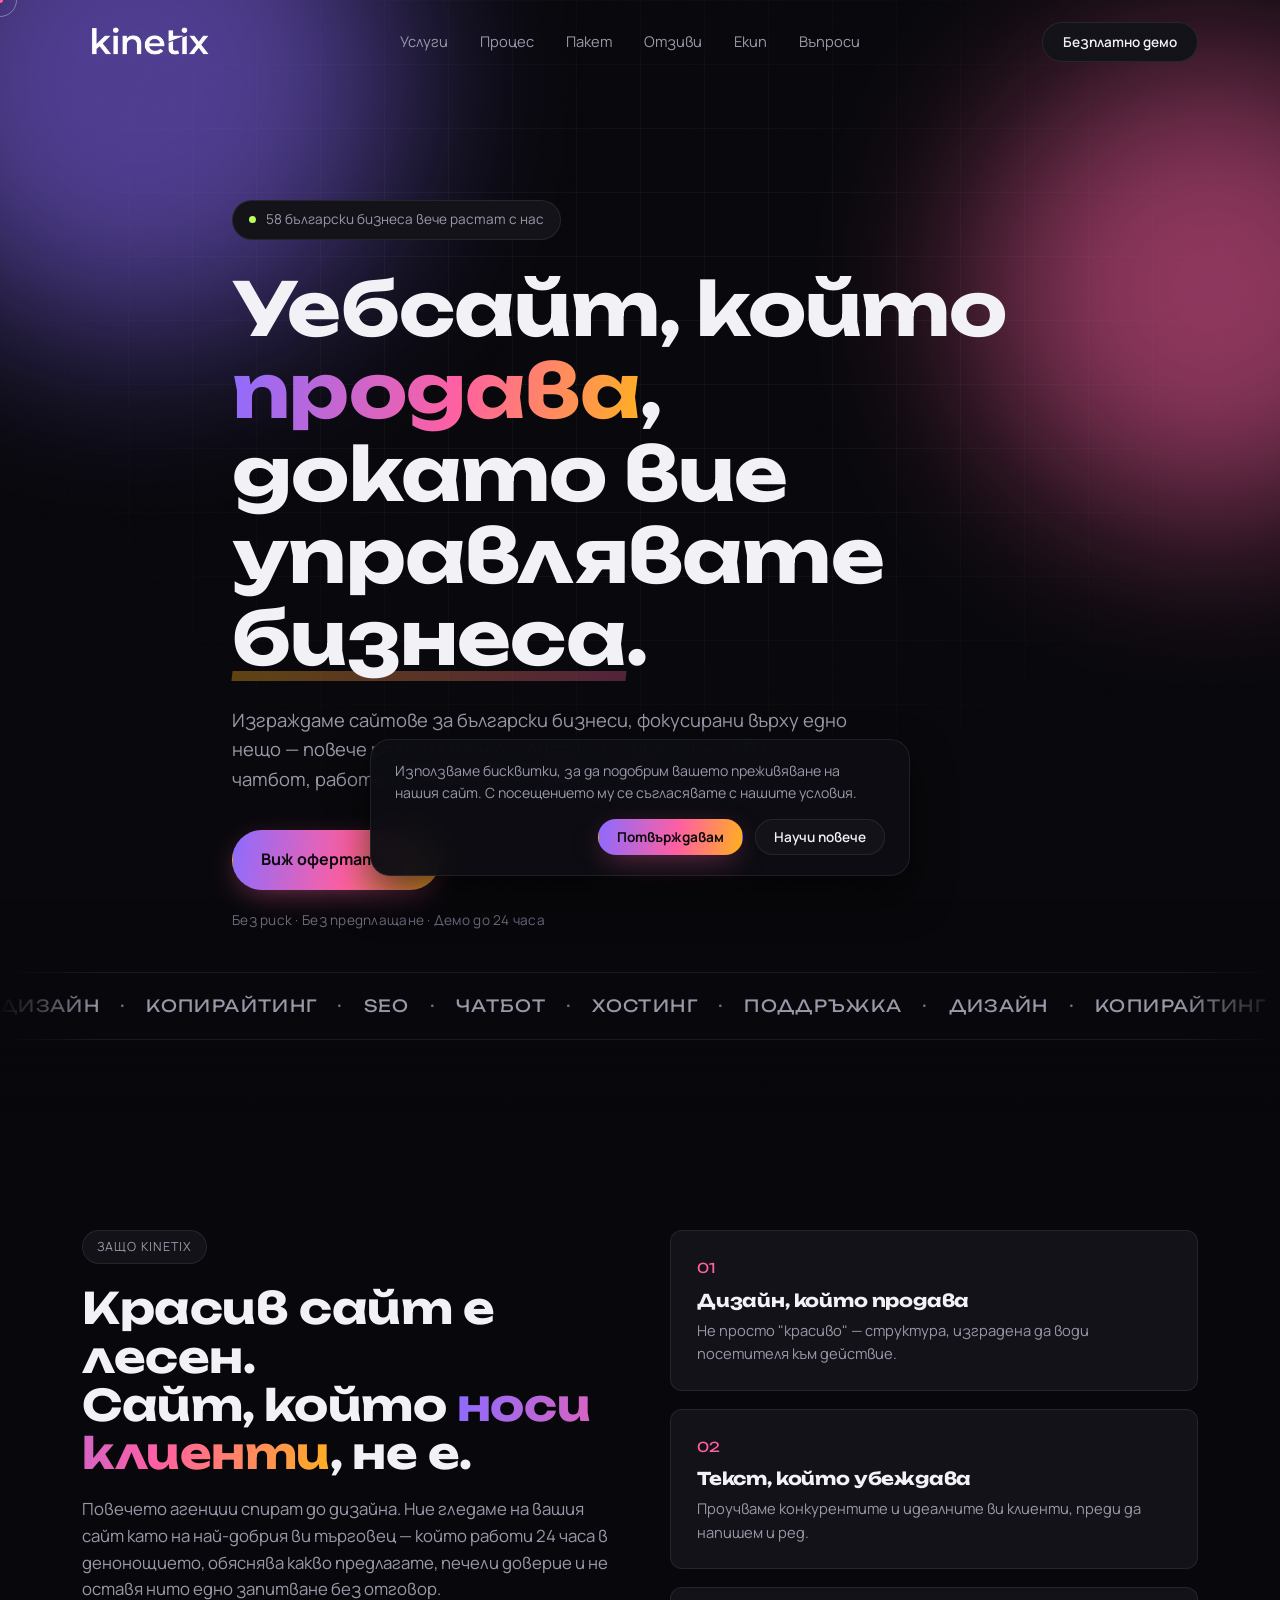
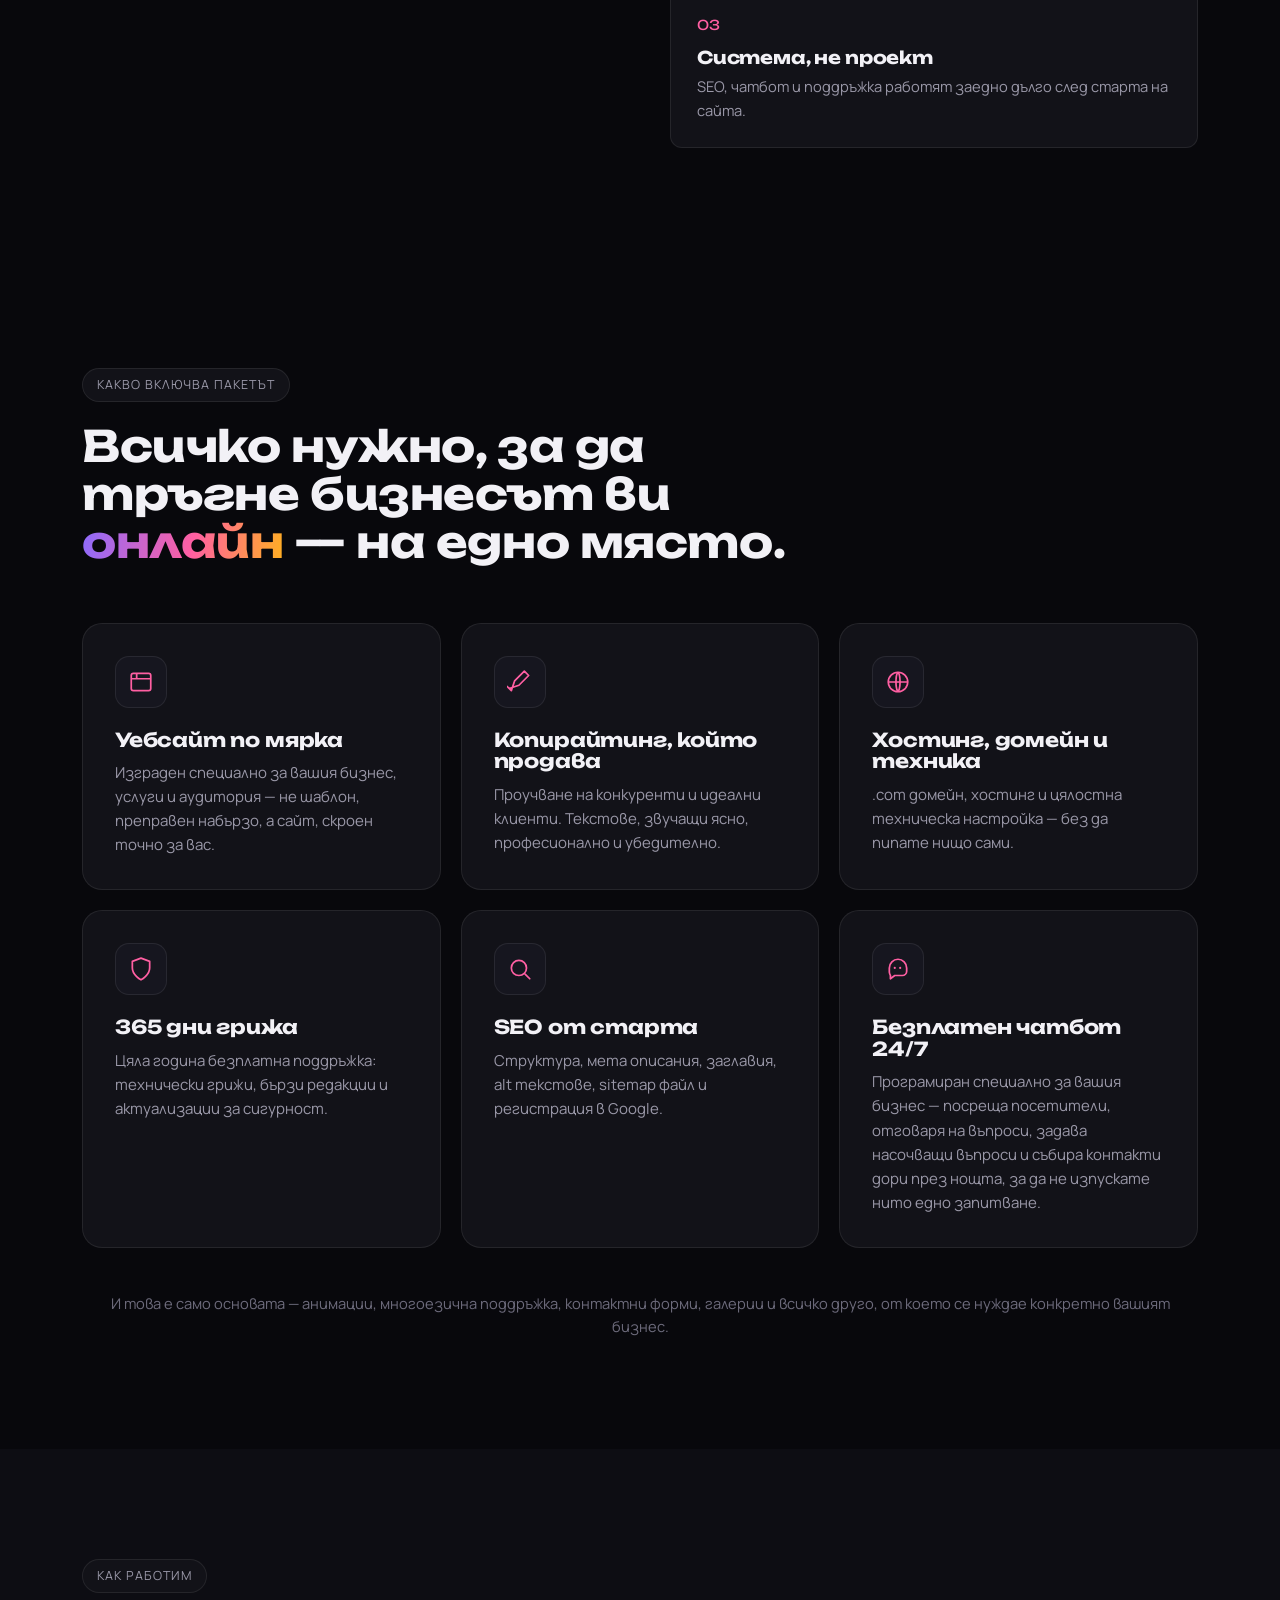
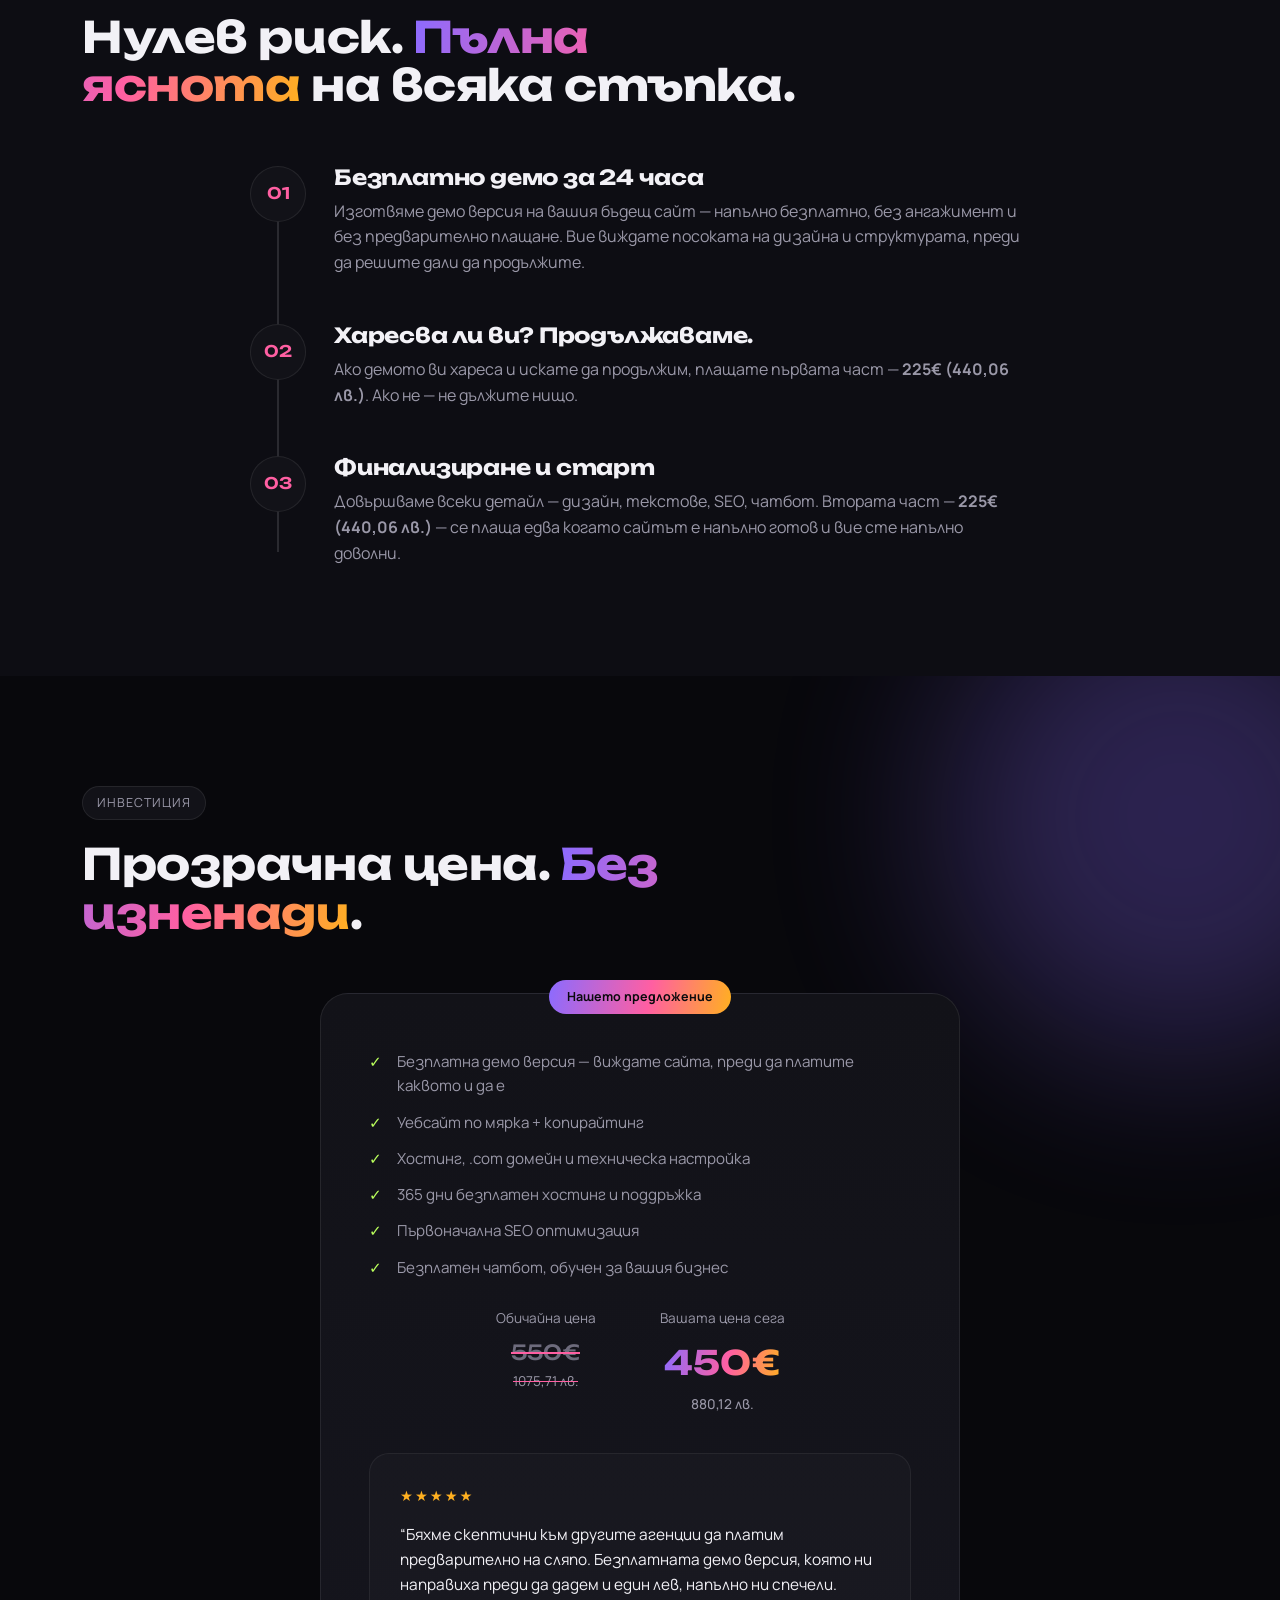
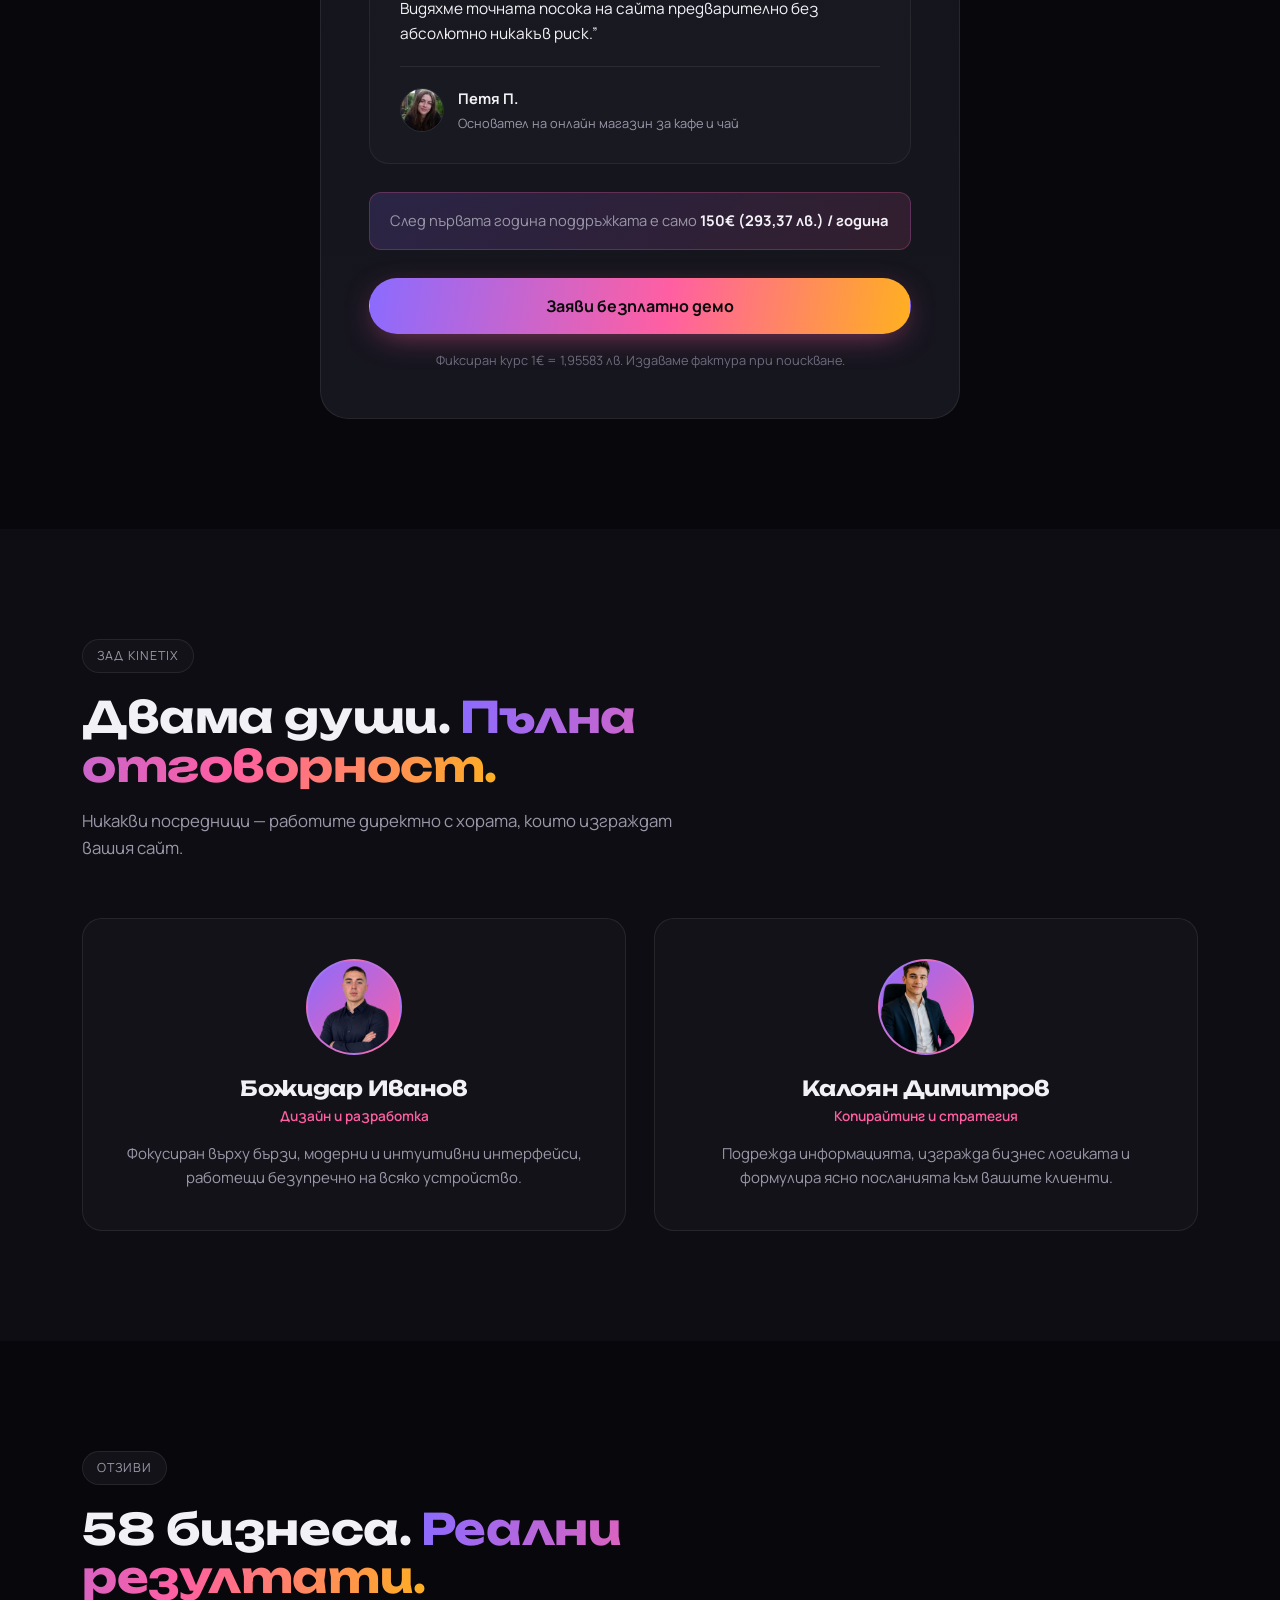
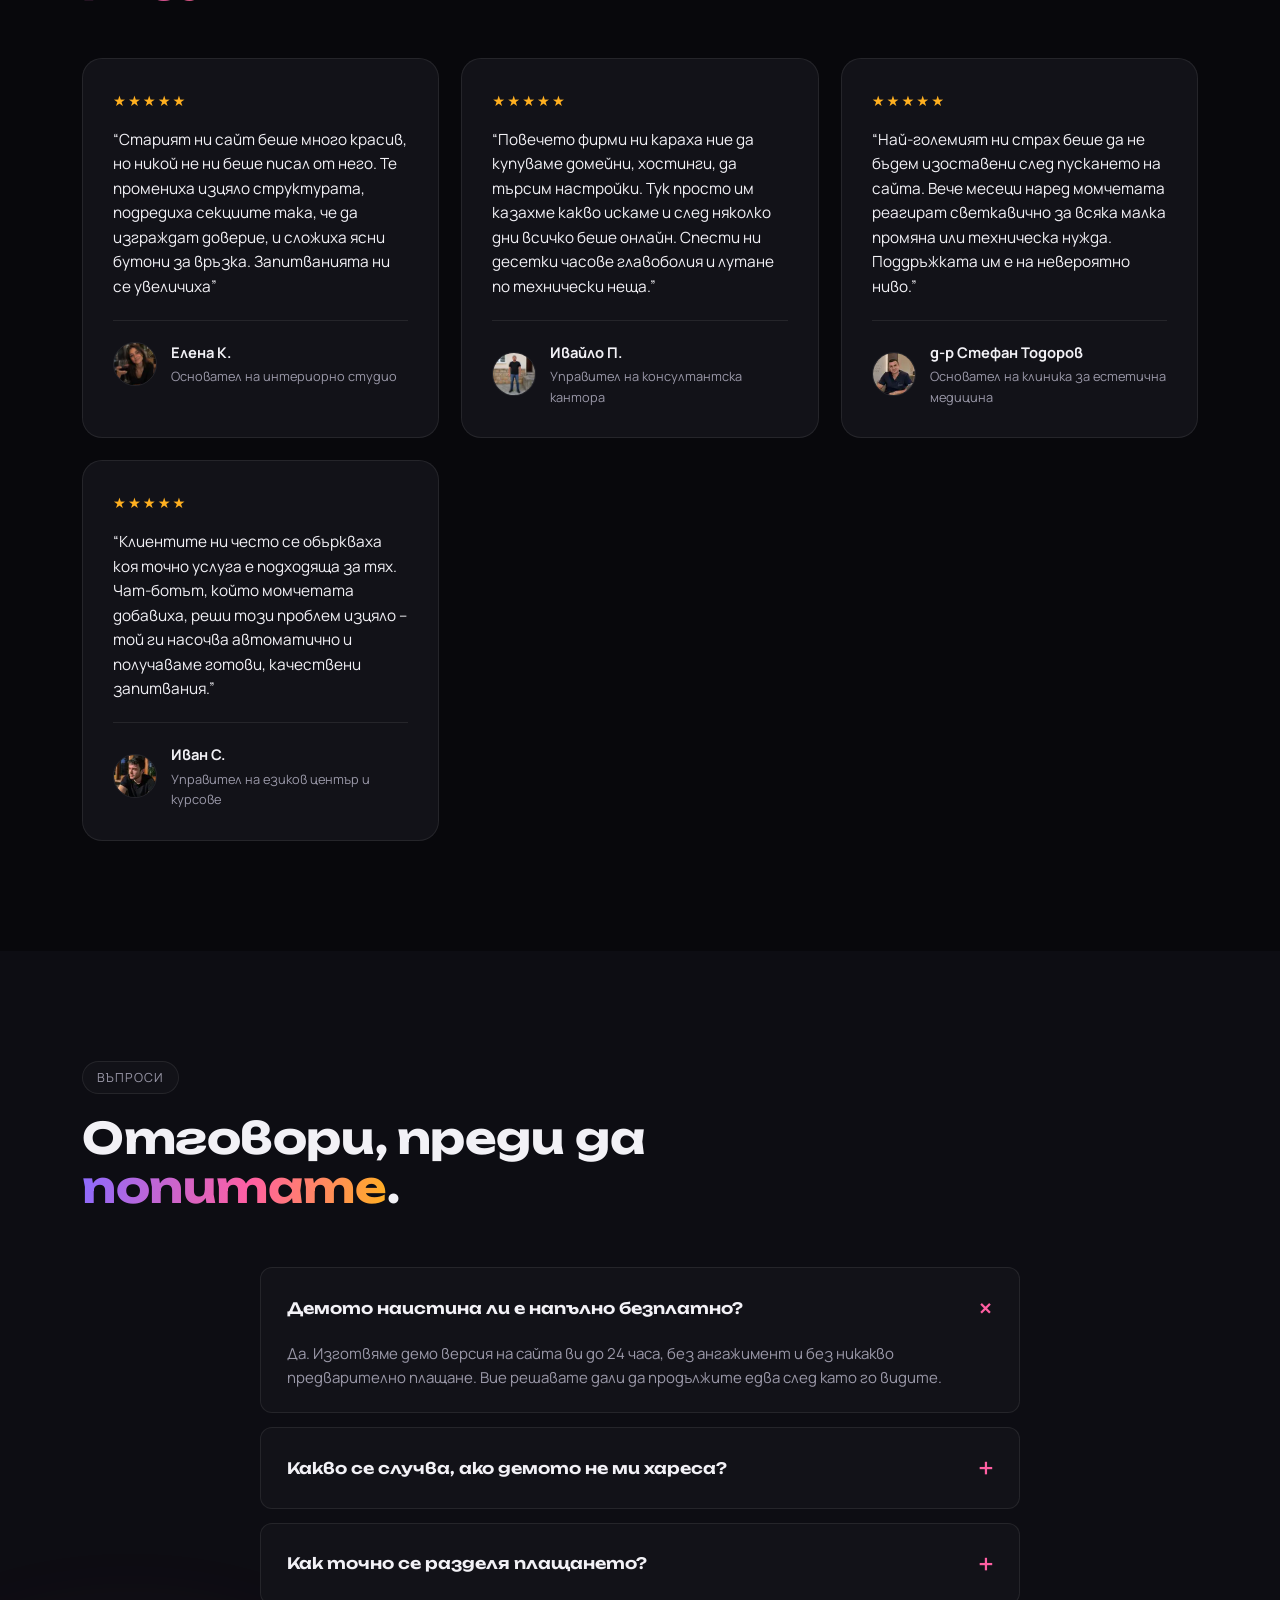
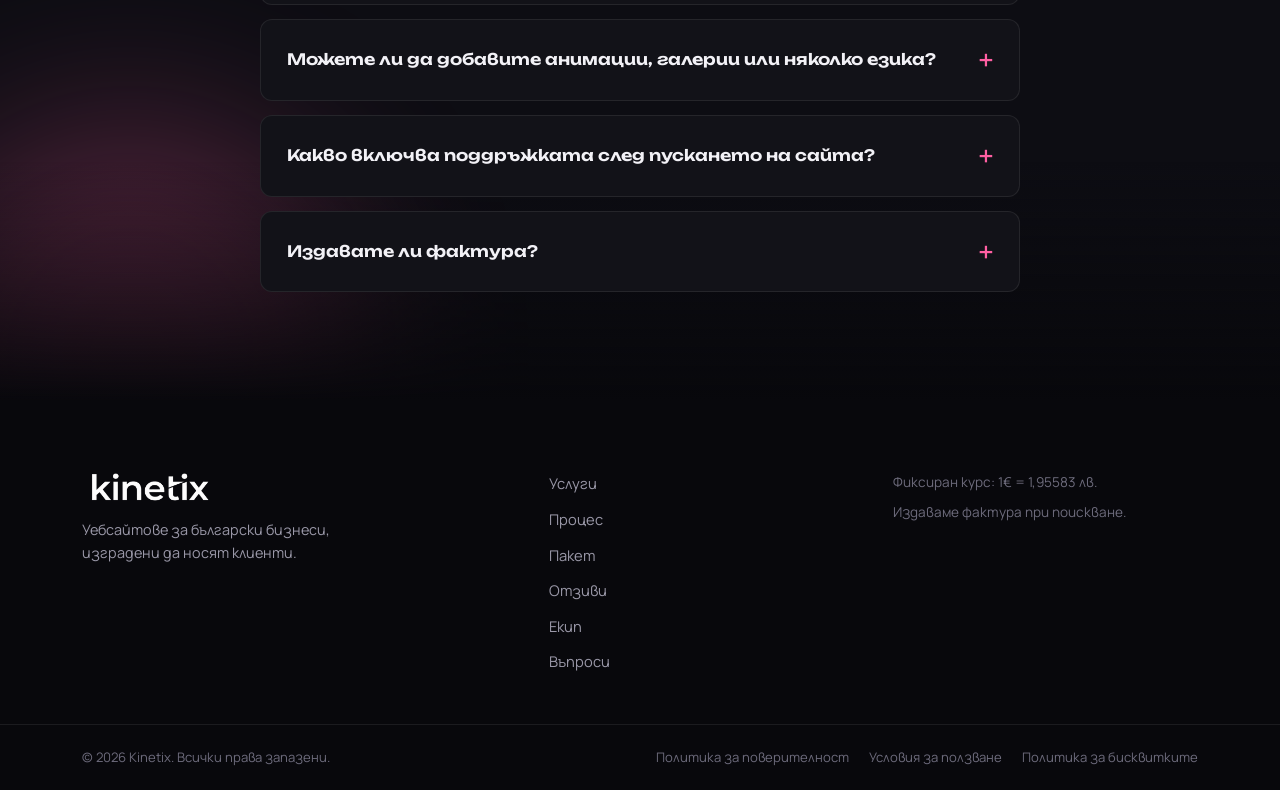
==== commit cb61583f: "feat: restructure reviews, move Petia P's review below pricing inside price-card" ====
--- a/index.html
+++ b/index.html
@@ -222,22 +222,6 @@
 
     <div class="price-card reveal">
       <div class="price-badge">Нашето предложение</div>
-      <div class="price-top">
-        <div class="price-old">
-          <span>Обичайна цена</span>
-          <div class="price-value-container">
-            <strong>550€</strong>
-            <span class="price-lev-old">1075,71 лв.</span>
-          </div>
-        </div>
-        <div class="price-new">
-          <span>Вашата цена сега</span>
-          <div class="price-value-container">
-            <strong class="grad-text">450€</strong>
-            <span class="price-lev">880,12 лв.</span>
-          </div>
-        </div>
-      </div>
 
       <ul class="price-list">
         <li>Безплатна демо версия — виждате сайта, преди да платите каквото и да е</li>
@@ -248,6 +232,35 @@
         <li>Безплатен чатбот, обучен за вашия бизнес</li>
       </ul>
 
+      <div class="price-top">
+        <div class="price-old">
+          <span>Обичайна цена</span>
+          <div class="price-value-container">
+            <strong>550€</strong>
+            <span class="price-lev-old">1075,71 лв.</span>
+          </div>
+        </div>
+        <div class="price-new">
+          <span>Вашата цена сега</span>
+          <div class="price-value-container">
+            <strong class="grad-text">450€</strong>
+            <span class="price-lev">880,12 лв.</span>
+          </div>
+        </div>
+      </div>
+
+      <div class="review-card pricing-review" style="margin-bottom: 28px; border-color: rgba(255,176,32,.25); text-align: left;">
+        <div class="stars">★★★★★</div>
+        <p>“Бяхме скептични към другите агенции да платим предварително на сляпо. Безплатната демо версия, която ни направиха преди да дадем и един лев, напълно ни спечели. Видяхме точната посока на сайта предварително без абсолютно никакъв риск.”</p>
+        <div class="review-user">
+          <img class="review-avatar" src="images/review_petya.png" alt="Петя П." width="44" height="44">
+          <div class="review-info">
+            <span class="review-name">Петя П.</span>
+            <span class="review-role">Основател на онлайн магазин за кафе и чай</span>
+          </div>
+        </div>
+      </div>
+
       <div class="price-maintenance">
         След първата година поддръжката е само <strong>150€ (293,37 лв.) / година</strong>
       </div>
@@ -295,9 +308,9 @@
     <div class="reviews-grid">
       <div class="review-card reveal">
         <div class="stars">★★★★★</div>
-        <p>“Старият ни сайт беше много красив, но никой не ни беше писал от него. Те промениха изцяло структурата, подредиха секциите така, че да изграждат доверие, и сложиха ясни бутони за връзка. Запитванията ни се увеличиха значително.”</p>
+        <p>“Старият ни сайт беше много красив, но никой не ни беше писал от него. Те промениха изцяло структурата, подредиха секциите така, че да изграждат доверие, и сложиха ясни бутони за връзка. Запитванията ни се увеличиха”</p>
         <div class="review-user">
-          <img class="review-avatar" src="images/review_elena.png" alt="Елена К." width="44" height="44">
+          <img class="review-avatar" src="images/review_maria.png" alt="Елена К." width="44" height="44">
           <div class="review-info">
             <span class="review-name">Елена К.</span>
             <span class="review-role">Основател на интериорно студио</span>
@@ -317,34 +330,12 @@
       </div>
       <div class="review-card reveal">
         <div class="stars">★★★★★</div>
-        <p>“Бяхме се блокирали и не знаехме какво да напишем в сайта. Момчетата седнаха с нас, зададоха ни няколко въпроса и сами написаха всички текстове. Станаха супер ясни и естествени, без излишни сложни думи.”</p>
-        <div class="review-user">
-          <img class="review-avatar" src="images/review_maria.png" alt="Мария Г." width="44" height="44">
-          <div class="review-info">
-            <span class="review-name">Мария Г.</span>
-            <span class="review-role">Основател на бранд за натурална козметика</span>
-          </div>
-        </div>
-      </div>
-      <div class="review-card reveal">
-        <div class="stars">★★★★★</div>
         <p>“Най-големият ни страх беше да не бъдем изоставени след пускането на сайта. Вече месеци наред момчетата реагират светкавично за всяка малка промяна или техническа нужда. Поддръжката им е на невероятно ниво.”</p>
         <div class="review-user">
           <img class="review-avatar" src="images/review_stefan.png" alt="д-р Стефан Тодоров" width="44" height="44">
           <div class="review-info">
             <span class="review-name">д-р Стефан Тодоров</span>
             <span class="review-role">Основател на клиника за естетична медицина</span>
-          </div>
-        </div>
-      </div>
-      <div class="review-card reveal">
-        <div class="stars">★★★★★</div>
-        <p>“Бяхме скептични към другите агенции да платим предварително на сляпо. Безплатната демо версия, която ни направиха преди да дадем и един лев, напълно ни спечели. Видяхме точната посока на сайта предварително без абсолютно никакъв риск.”</p>
-        <div class="review-user">
-          <img class="review-avatar" src="images/review_petya.png" alt="Петя Т." width="44" height="44">
-          <div class="review-info">
-            <span class="review-name">Петя Т.</span>
-            <span class="review-role">Основател на онлайн магазин за кафе и чай</span>
           </div>
         </div>
       </div>
--- a/style.css
+++ b/style.css
@@ -708,3 +708,13 @@
   }
 }
 
+/* ============ PRICING REVIEW ============ */
+.pricing-review {
+  background: rgba(255, 255, 255, 0.02) !important;
+  border: 1px solid rgba(255, 255, 255, 0.06) !important;
+}
+.pricing-review:hover {
+  transform: none !important;
+  border-color: rgba(255, 176, 32, 0.3) !important;
+}
+
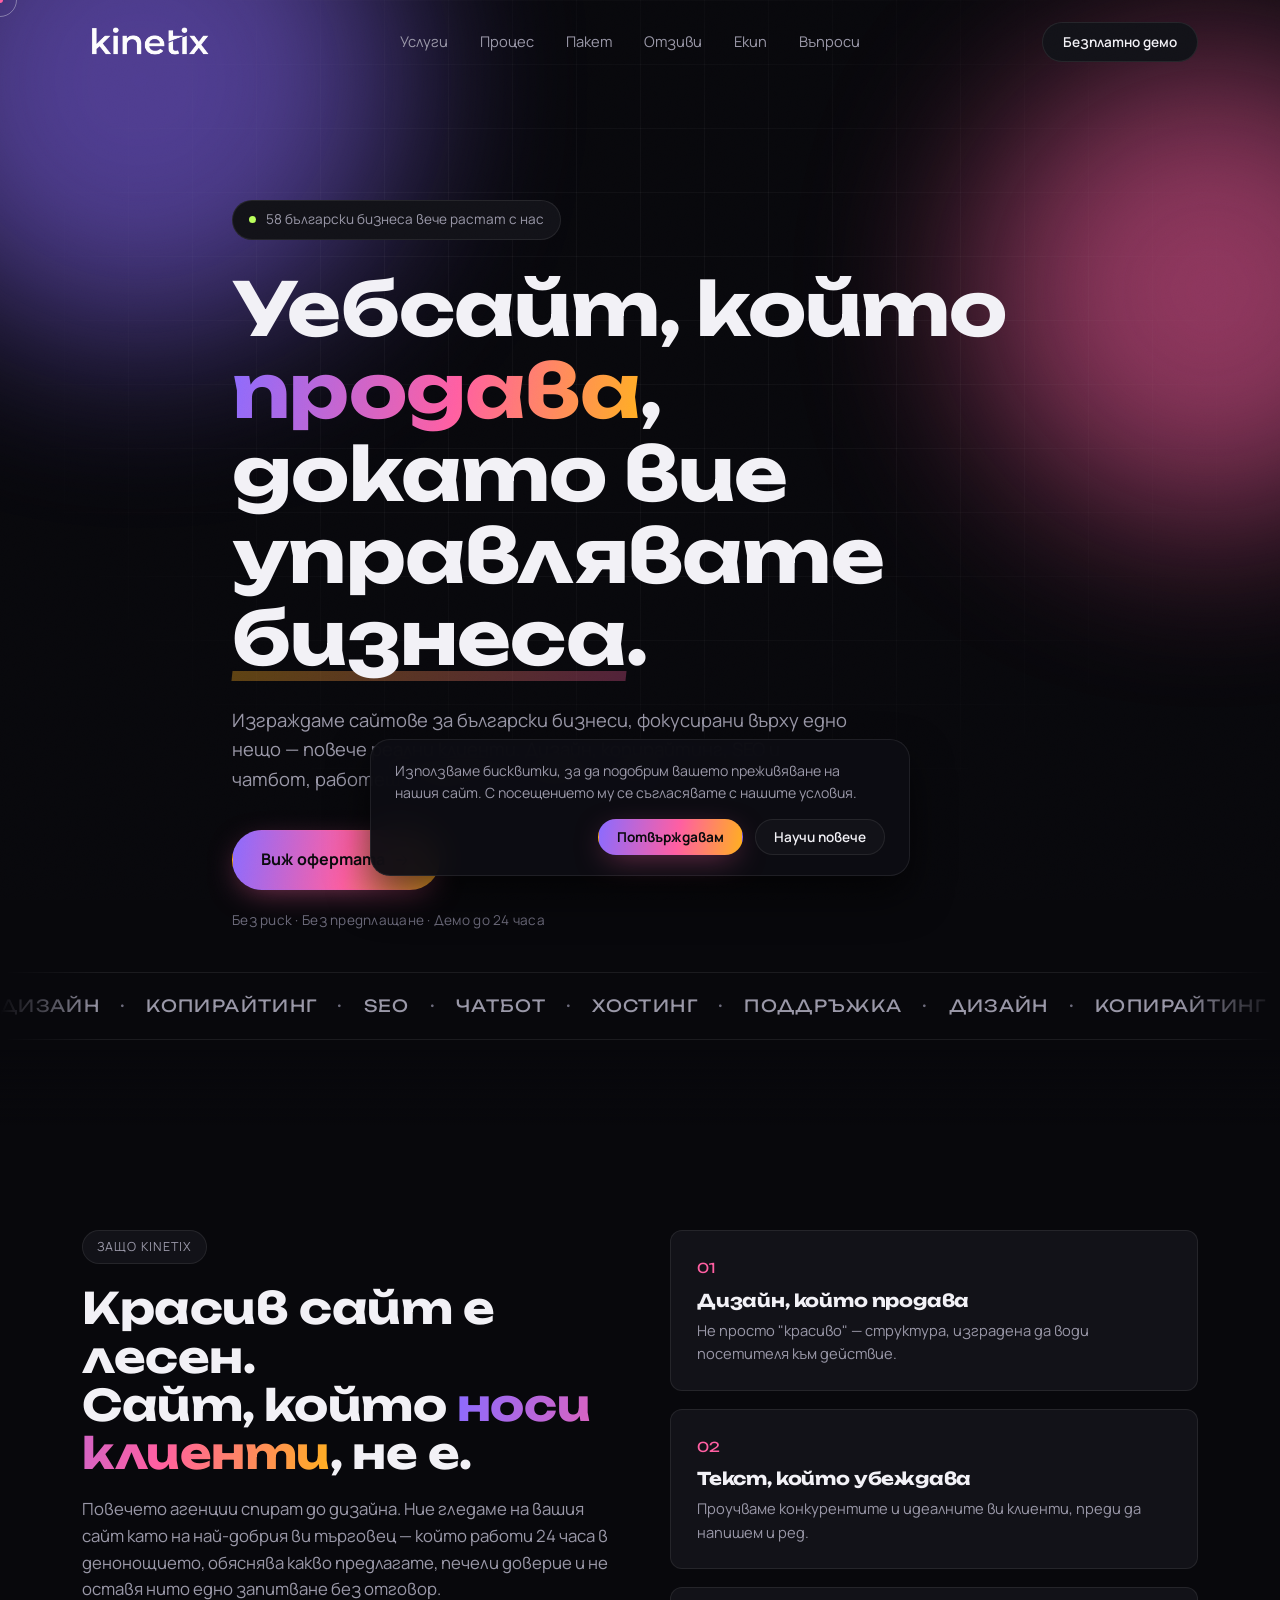
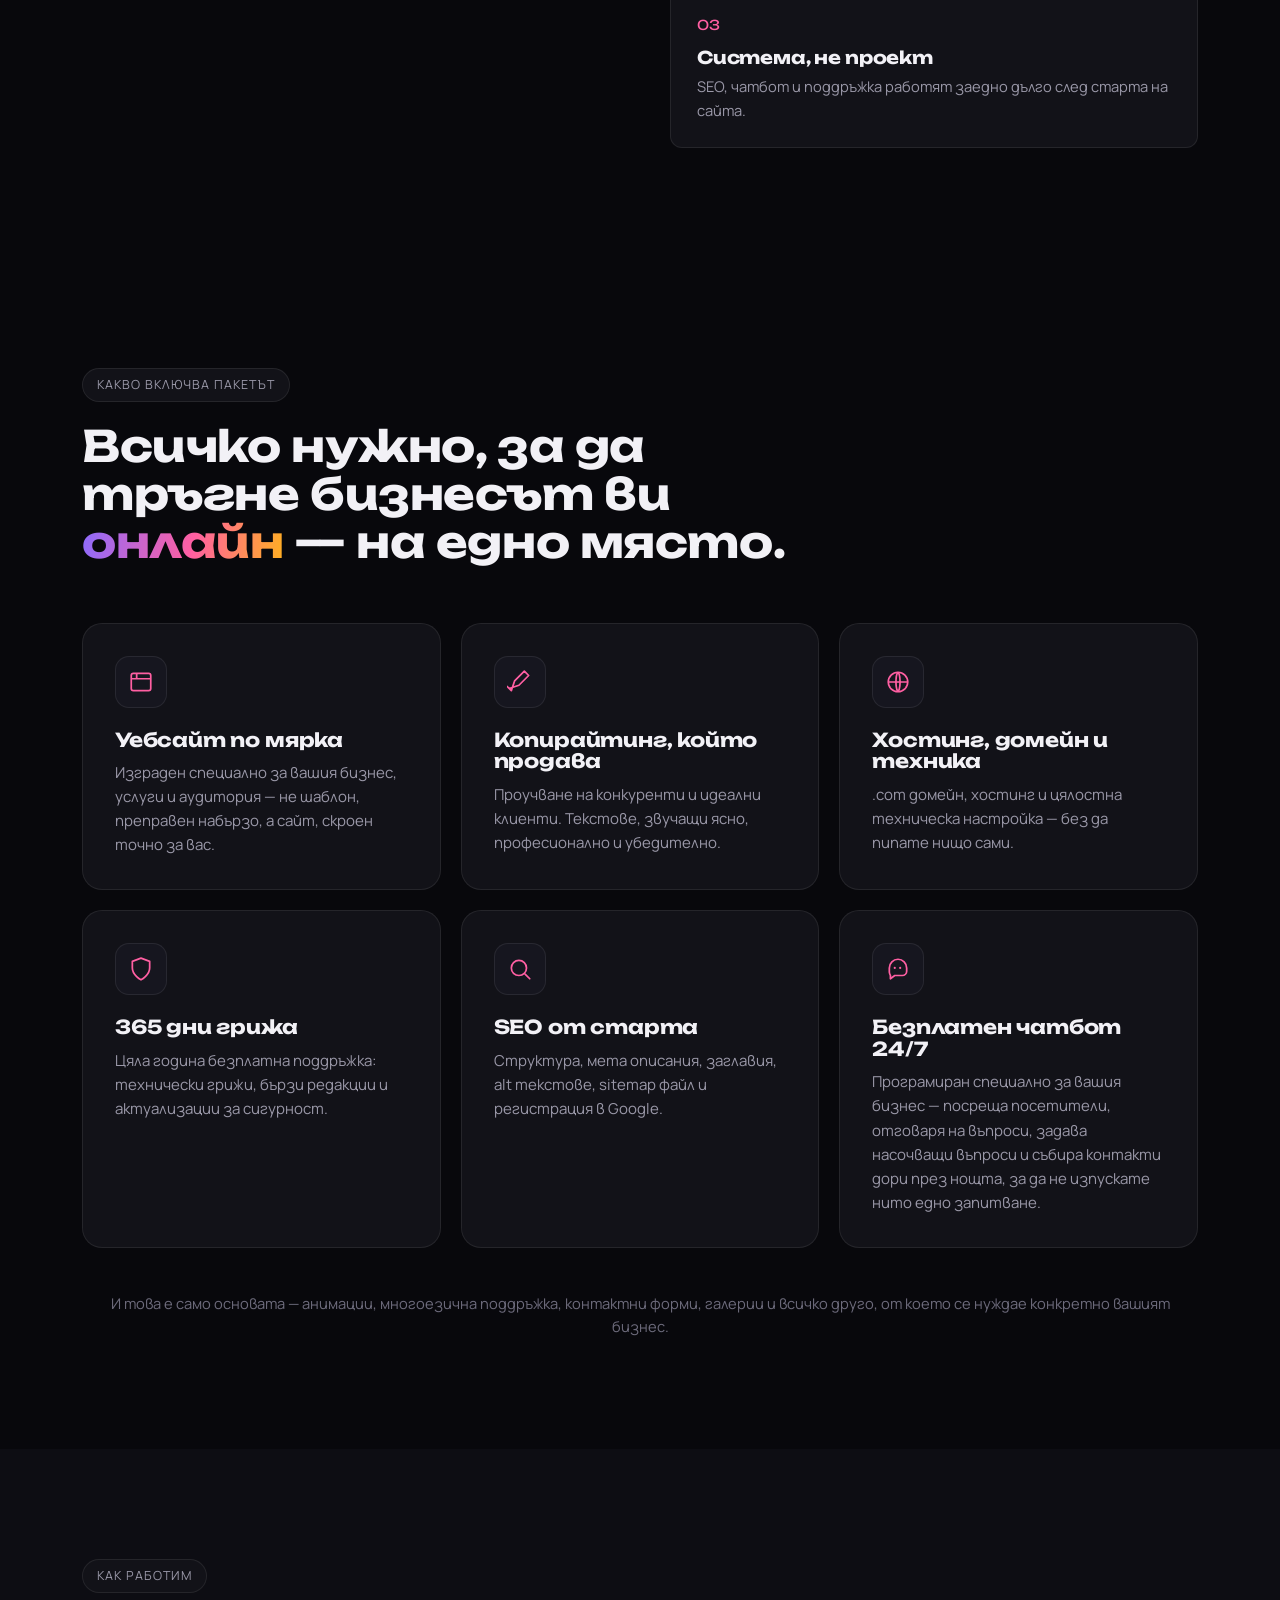
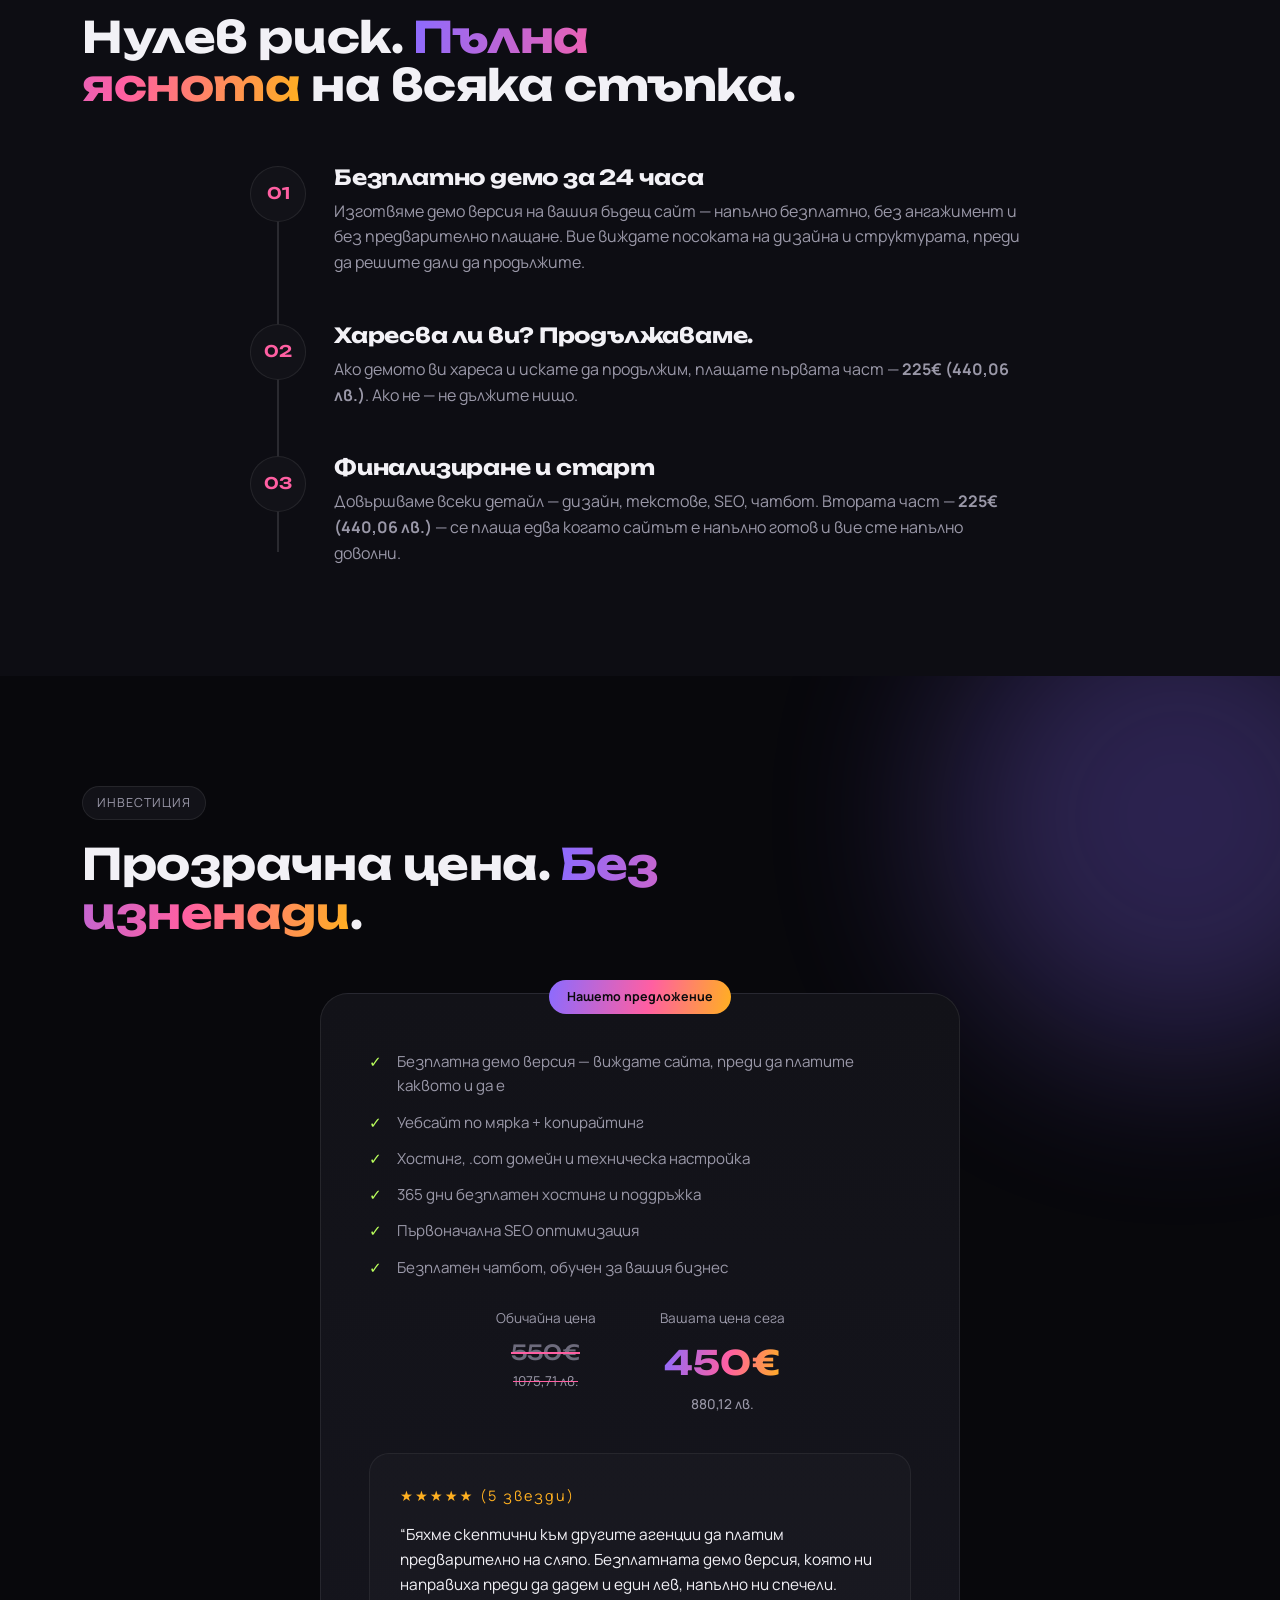
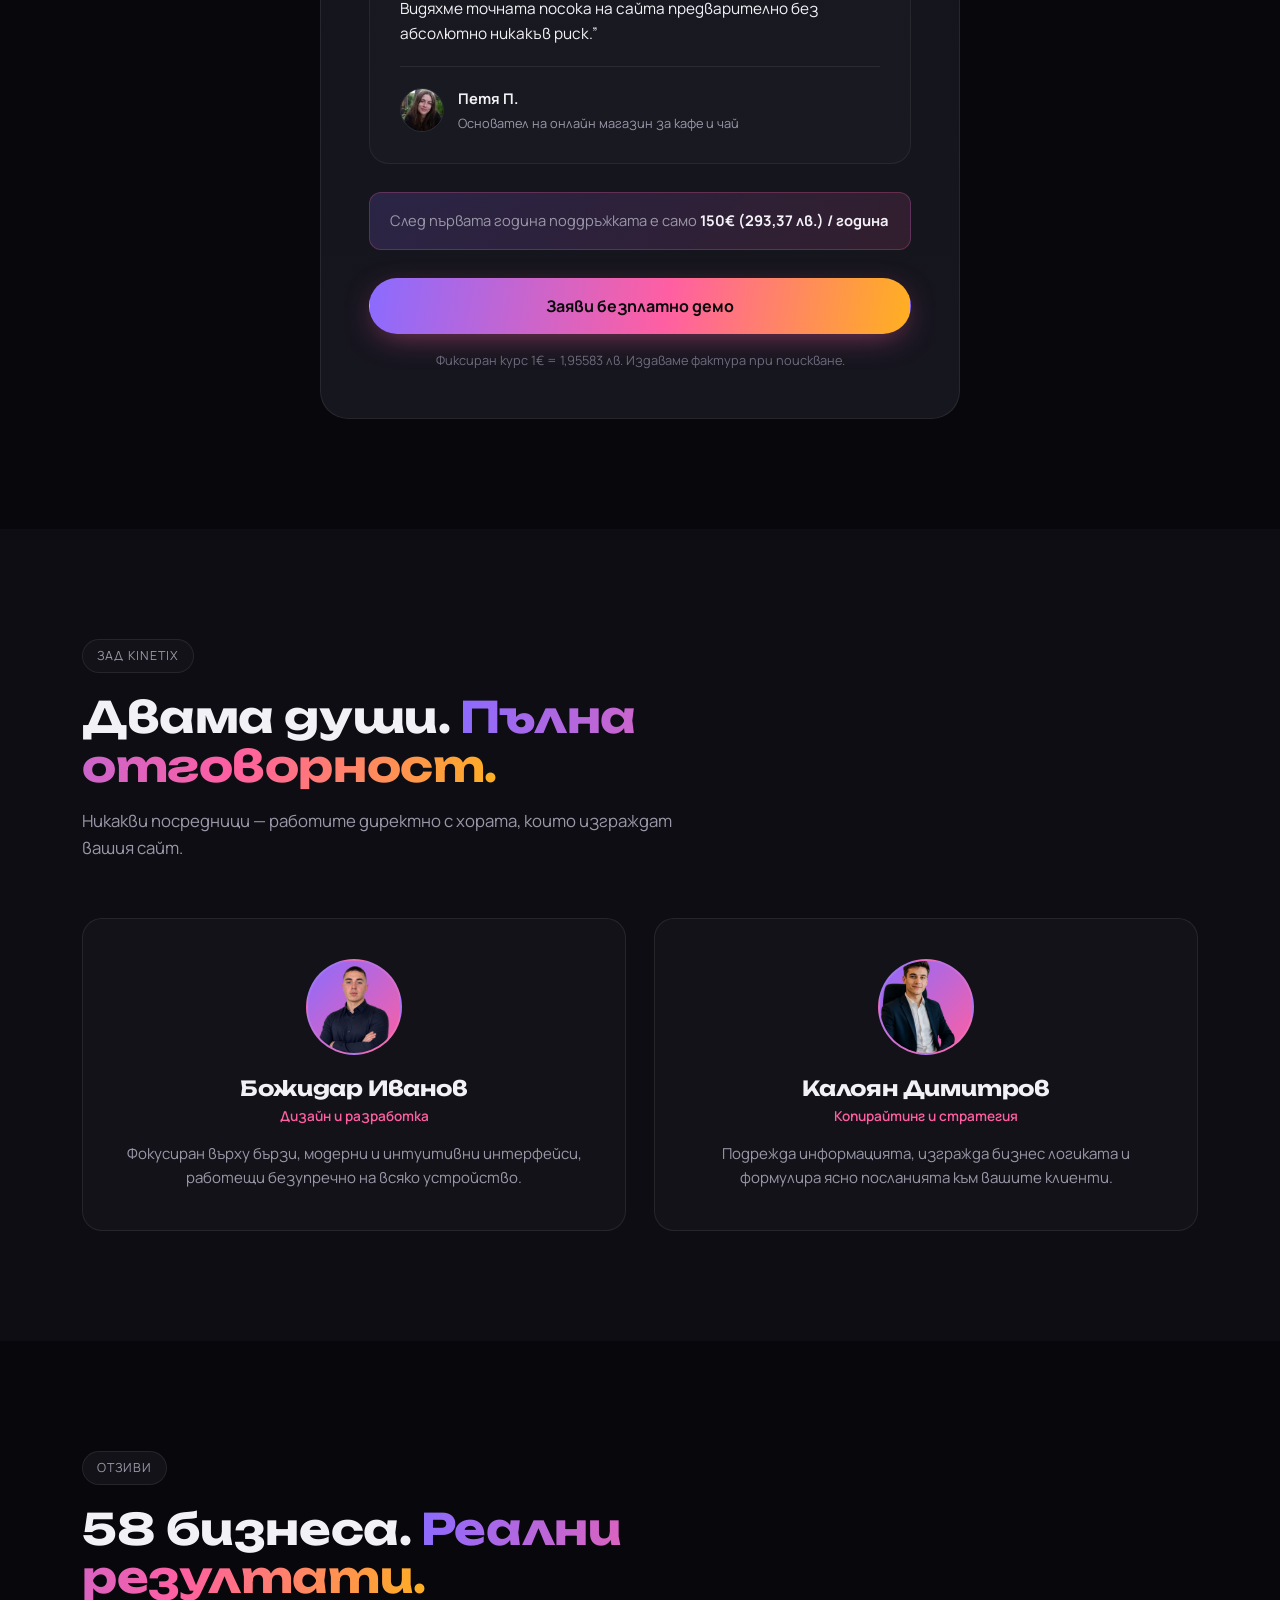
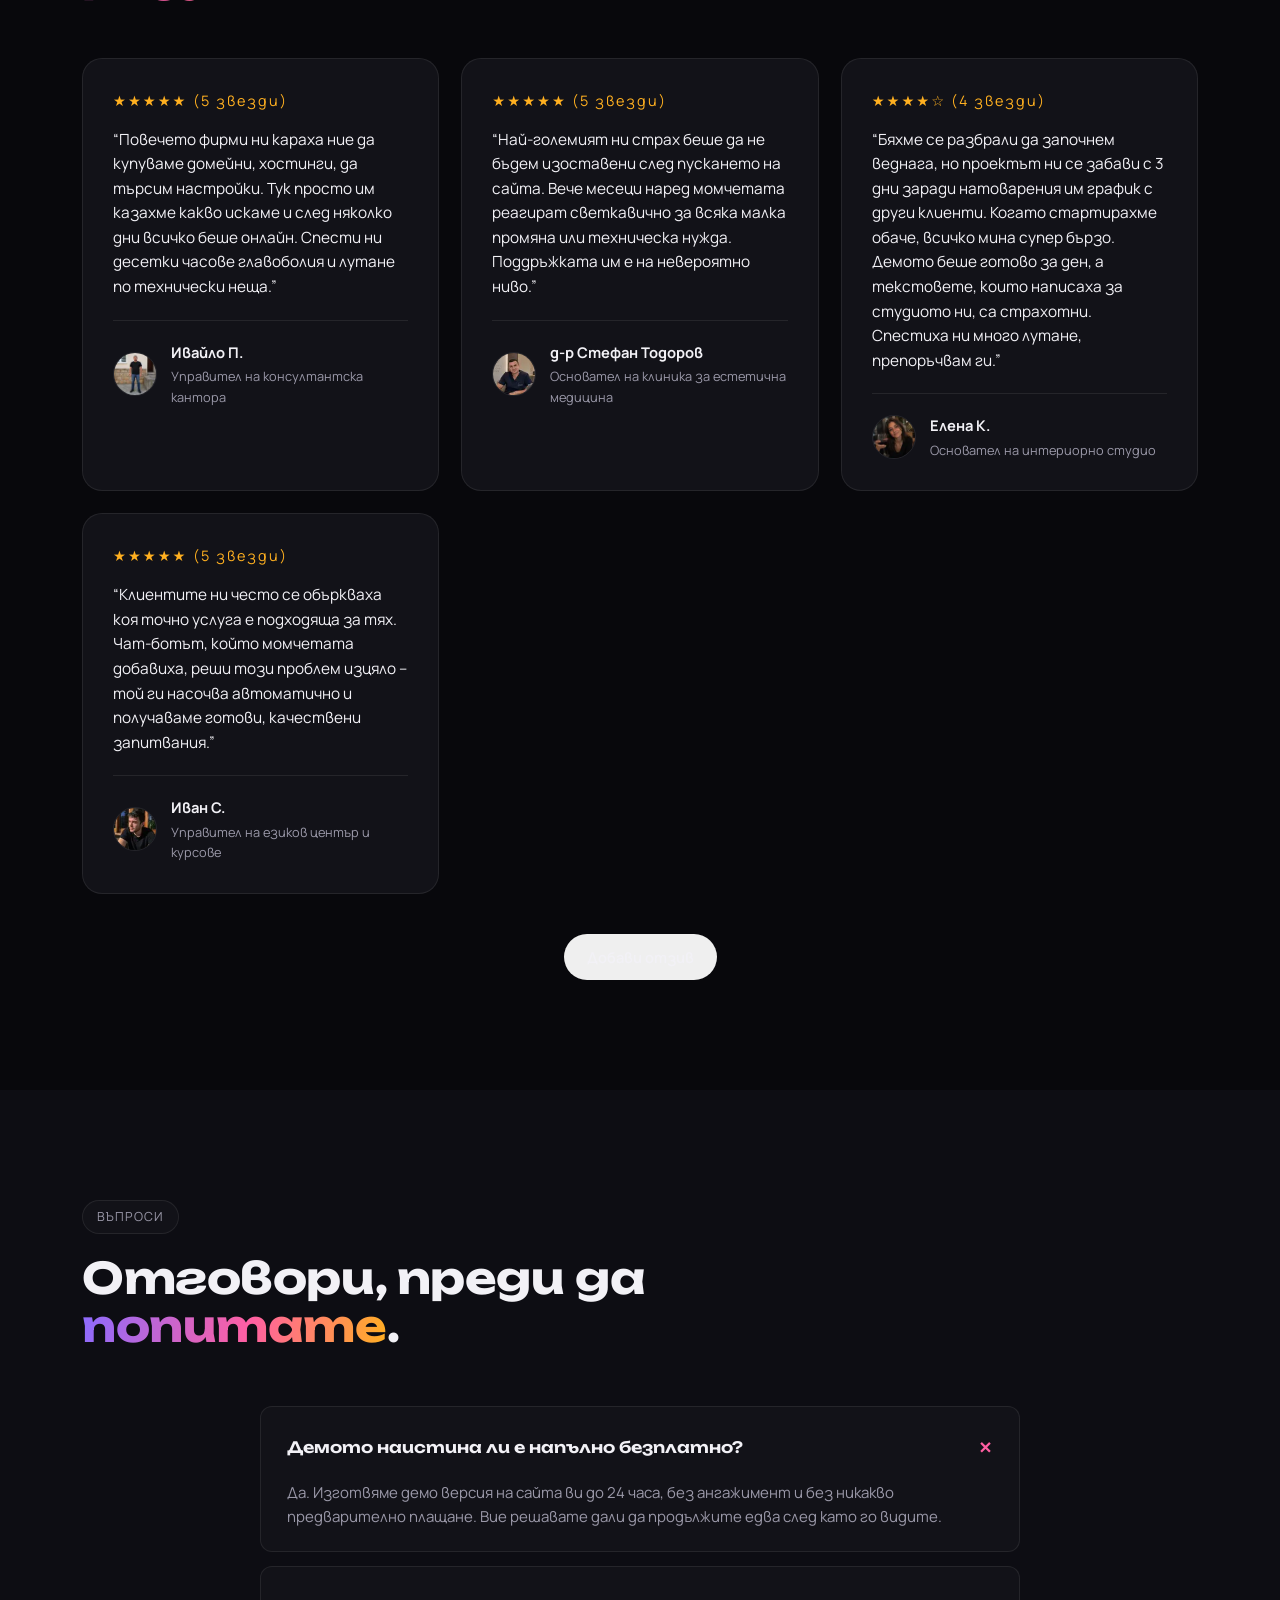
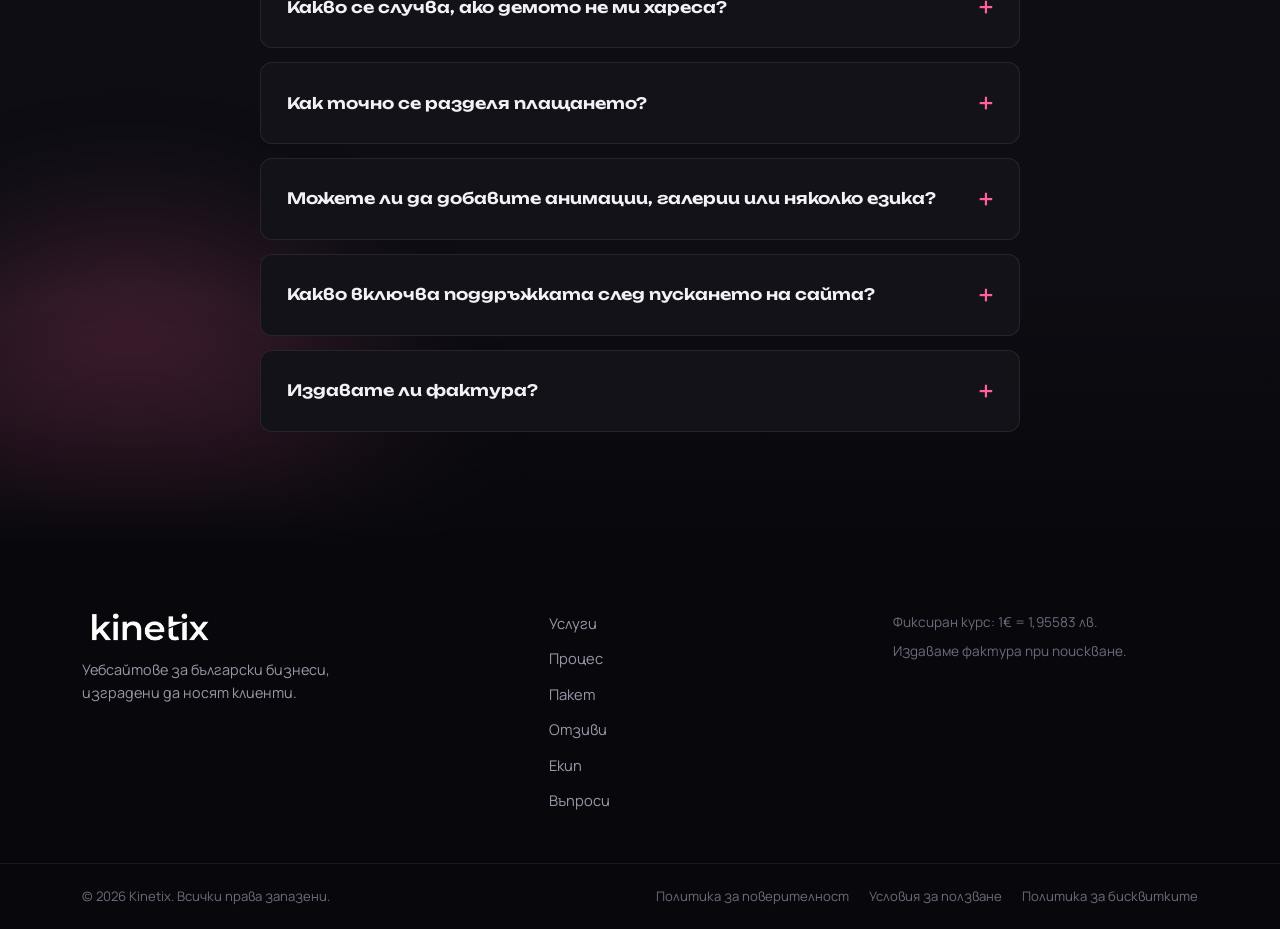
==== commit 14c819bd: "feat: add star rating texts, rearrange reviews, add Review Modal and /api/review endpoint" ====
--- a/index.html
+++ b/index.html
@@ -250,7 +250,7 @@
       </div>
 
       <div class="review-card pricing-review" style="margin-bottom: 28px; border-color: rgba(255,176,32,.25); text-align: left;">
-        <div class="stars">★★★★★</div>
+        <div class="stars">★★★★★ (5 звезди)</div>
         <p>“Бяхме скептични към другите агенции да платим предварително на сляпо. Безплатната демо версия, която ни направиха преди да дадем и един лев, напълно ни спечели. Видяхме точната посока на сайта предварително без абсолютно никакъв риск.”</p>
         <div class="review-user">
           <img class="review-avatar" src="images/review_petya.png" alt="Петя П." width="44" height="44">
@@ -307,18 +307,7 @@
 
     <div class="reviews-grid">
       <div class="review-card reveal">
-        <div class="stars">★★★★★</div>
-        <p>“Старият ни сайт беше много красив, но никой не ни беше писал от него. Те промениха изцяло структурата, подредиха секциите така, че да изграждат доверие, и сложиха ясни бутони за връзка. Запитванията ни се увеличиха”</p>
-        <div class="review-user">
-          <img class="review-avatar" src="images/review_maria.png" alt="Елена К." width="44" height="44">
-          <div class="review-info">
-            <span class="review-name">Елена К.</span>
-            <span class="review-role">Основател на интериорно студио</span>
-          </div>
-        </div>
-      </div>
-      <div class="review-card reveal">
-        <div class="stars">★★★★★</div>
+        <div class="stars">★★★★★ (5 звезди)</div>
         <p>“Повечето фирми ни караха ние да купуваме домейни, хостинги, да търсим настройки. Тук просто им казахме какво искаме и след няколко дни всичко беше онлайн. Спести ни десетки часове главоболия и лутане по технически неща.”</p>
         <div class="review-user">
           <img class="review-avatar" src="images/review_ivaylo.png" alt="Ивайло П." width="44" height="44">
@@ -329,7 +318,7 @@
         </div>
       </div>
       <div class="review-card reveal">
-        <div class="stars">★★★★★</div>
+        <div class="stars">★★★★★ (5 звезди)</div>
         <p>“Най-големият ни страх беше да не бъдем изоставени след пускането на сайта. Вече месеци наред момчетата реагират светкавично за всяка малка промяна или техническа нужда. Поддръжката им е на невероятно ниво.”</p>
         <div class="review-user">
           <img class="review-avatar" src="images/review_stefan.png" alt="д-р Стефан Тодоров" width="44" height="44">
@@ -340,7 +329,18 @@
         </div>
       </div>
       <div class="review-card reveal">
-        <div class="stars">★★★★★</div>
+        <div class="stars">★★★★☆ (4 звезди)</div>
+        <p>“Бяхме се разбрали да започнем веднага, но проектът ни се забави с 3 дни заради натоварения им график с други клиенти. Когато стартирахме обаче, всичко мина супер бързо. Демото беше готово за ден, а текстовете, които написаха за студиото ни, са страхотни. Спестиха ни много лутане, препоръчвам ги.”</p>
+        <div class="review-user">
+          <img class="review-avatar" src="images/review_maria.png" alt="Елена К." width="44" height="44">
+          <div class="review-info">
+            <span class="review-name">Елена К.</span>
+            <span class="review-role">Основател на интериорно студио</span>
+          </div>
+        </div>
+      </div>
+      <div class="review-card reveal">
+        <div class="stars">★★★★★ (5 звезди)</div>
         <p>“Клиентите ни често се объркваха коя точно услуга е подходяща за тях. Чат-ботът, който момчетата добавиха, реши този проблем изцяло – той ги насочва автоматично и получаваме готови, качествени запитвания.”</p>
         <div class="review-user">
           <img class="review-avatar" src="images/review_ivan.png" alt="Иван С." width="44" height="44">
@@ -350,6 +350,9 @@
           </div>
         </div>
       </div>
+    </div>
+    <div style="text-align: center; margin-top: 40px;" class="reveal">
+      <button type="button" class="btn btn-secondary js-open-review">Добави отзив</button>
     </div>
   </div>
 </section>
@@ -452,6 +455,49 @@
   </div>
 </div>
 
+<!-- REVIEW MODAL -->
+<div class="modal-overlay" id="reviewModal">
+  <div class="modal-box">
+    <button type="button" class="modal-close" id="reviewModalClose" aria-label="Затвори">&times;</button>
+    <div class="modal-head">
+      <span class="tag">Оценка</span>
+      <h2 class="h2">Добави <span class="grad-text">твоето ревю</span></h2>
+    </div>
+
+    <form class="contact-form" id="reviewForm">
+      <div class="form-field">
+        <label for="reviewPhoto">Снимка (аватар)</label>
+        <input type="file" id="reviewPhoto" name="photo" accept="image/*" required>
+      </div>
+      <div class="form-field">
+        <label for="reviewNameInput">Име и Фамилия</label>
+        <input type="text" id="reviewNameInput" name="name" placeholder="напр. Петър П." required>
+      </div>
+      <div class="form-field">
+        <label for="reviewRoleInput">Бизнес / Роля</label>
+        <input type="text" id="reviewRoleInput" name="role" placeholder="напр. Основател на онлайн магазин" required>
+      </div>
+      <div class="form-field">
+        <label>Оценка (звезди)</label>
+        <div class="star-rating">
+          <input type="radio" id="star5" name="rating" value="5" required><label for="star5" title="5 звезди">★</label>
+          <input type="radio" id="star4" name="rating" value="4"><label for="star4" title="4 звезди">★</label>
+          <input type="radio" id="star3" name="rating" value="3"><label for="star3" title="3 звезди">★</label>
+          <input type="radio" id="star2" name="rating" value="2"><label for="star2" title="2 звезди">★</label>
+          <input type="radio" id="star1" name="rating" value="1"><label for="star1" title="1 звезда">★</label>
+        </div>
+      </div>
+      <div class="form-field">
+        <label for="reviewTextInput">Вашият отзив</label>
+        <textarea id="reviewTextInput" name="text" placeholder="Споделете вашите впечатления от работата с Kinetix..." rows="4" required></textarea>
+      </div>
+      <button type="submit" class="btn btn-primary btn-lg btn-block magnetic">
+        <span class="btn-text">Подай за преглед</span>
+      </button>
+    </form>
+  </div>
+</div>
+
 <script src="script.js"></script>
 </body>
 </html>
--- a/style.css
+++ b/style.css
@@ -718,3 +718,30 @@
   border-color: rgba(255, 176, 32, 0.3) !important;
 }
 
+/* ============ STAR RATING ============ */
+.star-rating {
+  display: inline-flex;
+  flex-direction: row-reverse;
+  justify-content: flex-end;
+  gap: 8px;
+  font-size: 1.8rem;
+  margin-top: 4px;
+}
+.star-rating input {
+  display: none;
+}
+.star-rating label {
+  color: var(--text-dimmer);
+  cursor: pointer;
+  transition: color 0.2s, transform 0.1s;
+}
+.star-rating label:hover {
+  transform: scale(1.15);
+}
+.star-rating input:checked ~ label,
+.star-rating label:hover,
+.star-rating label:hover ~ label {
+  color: var(--amber);
+}
+
+
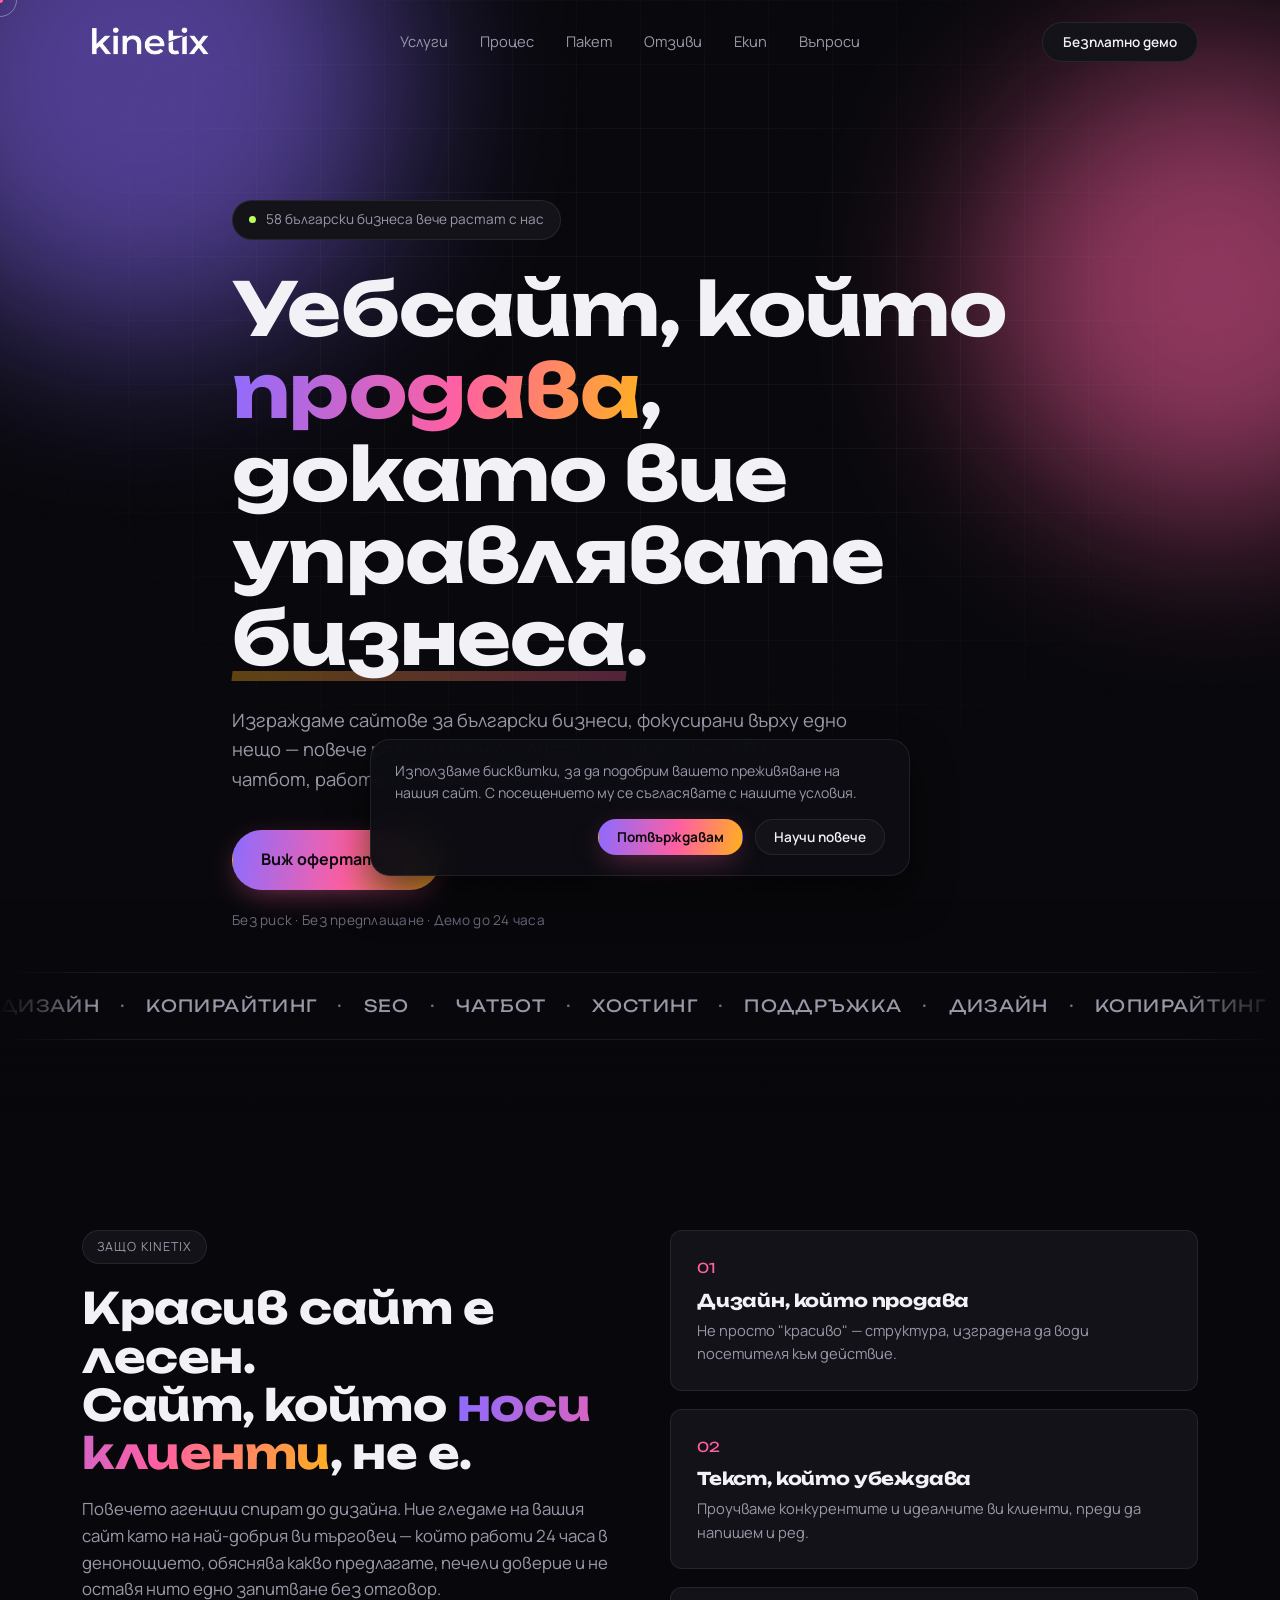
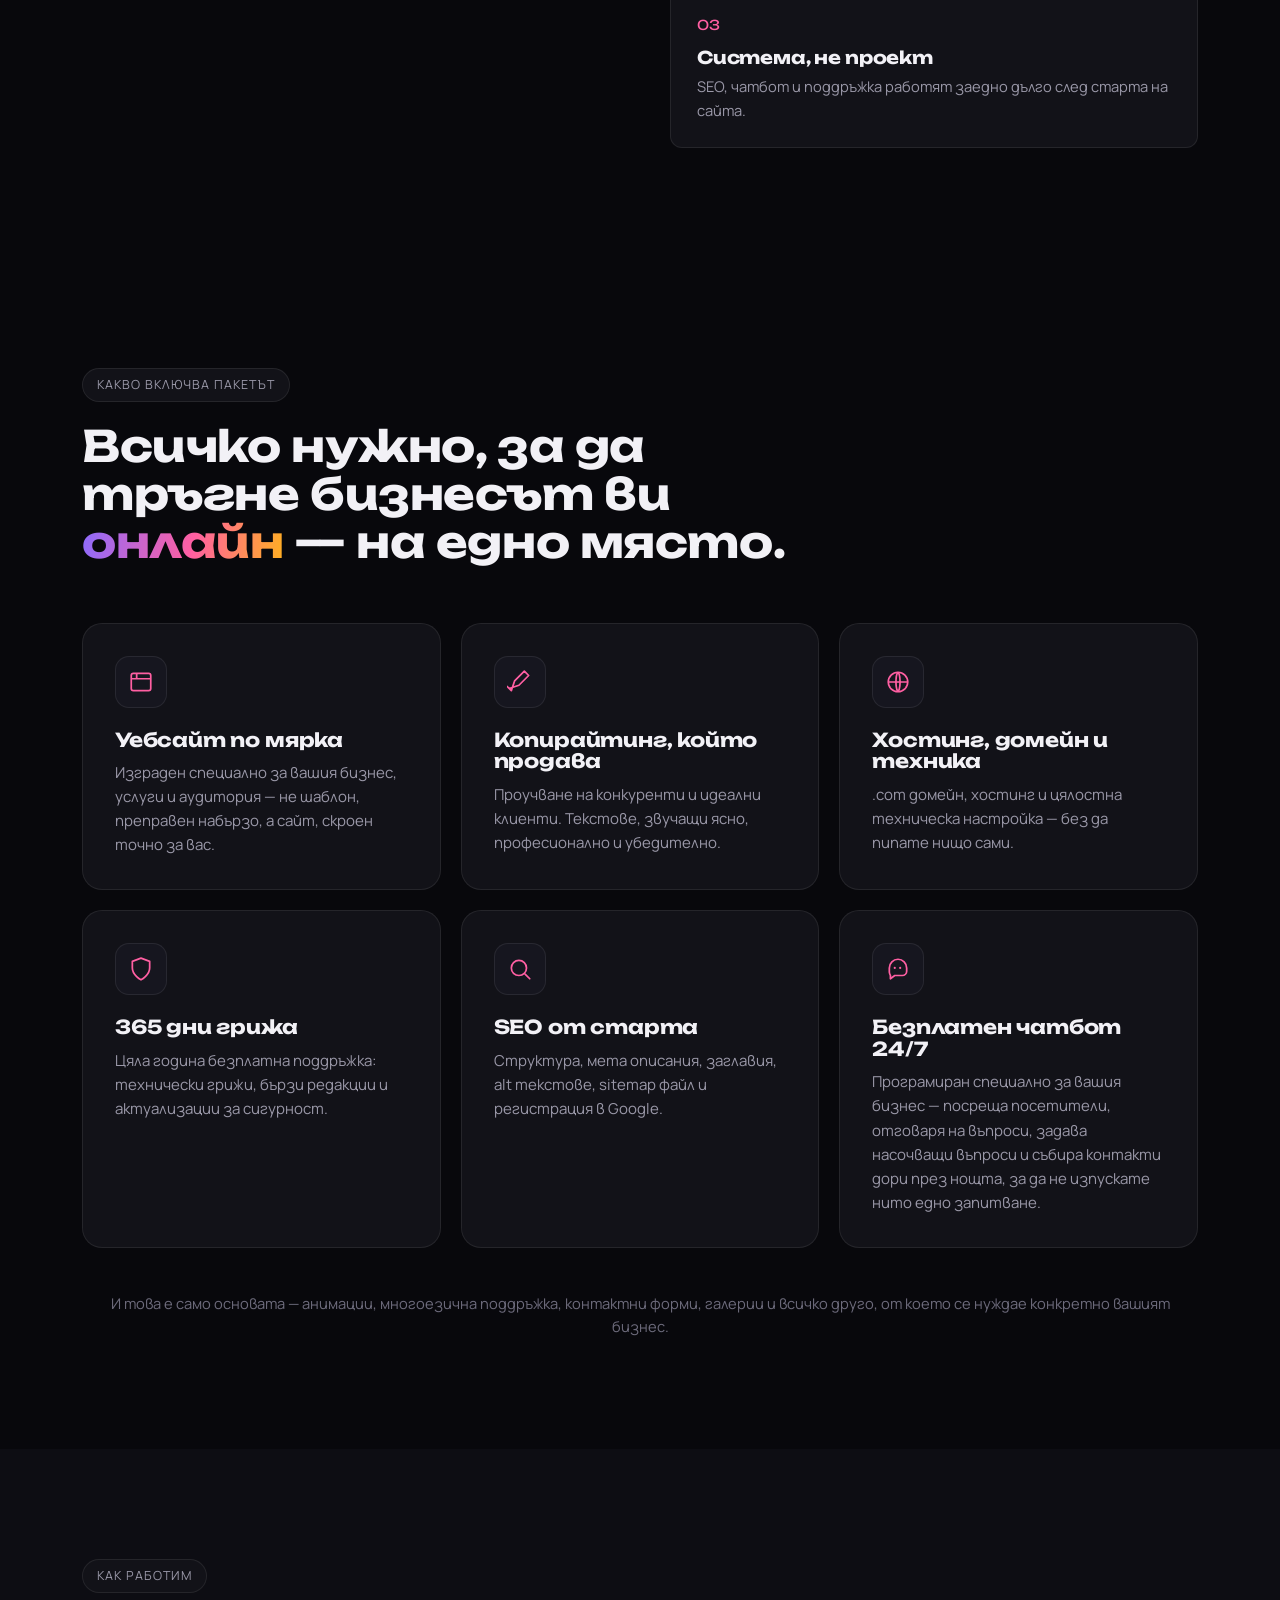
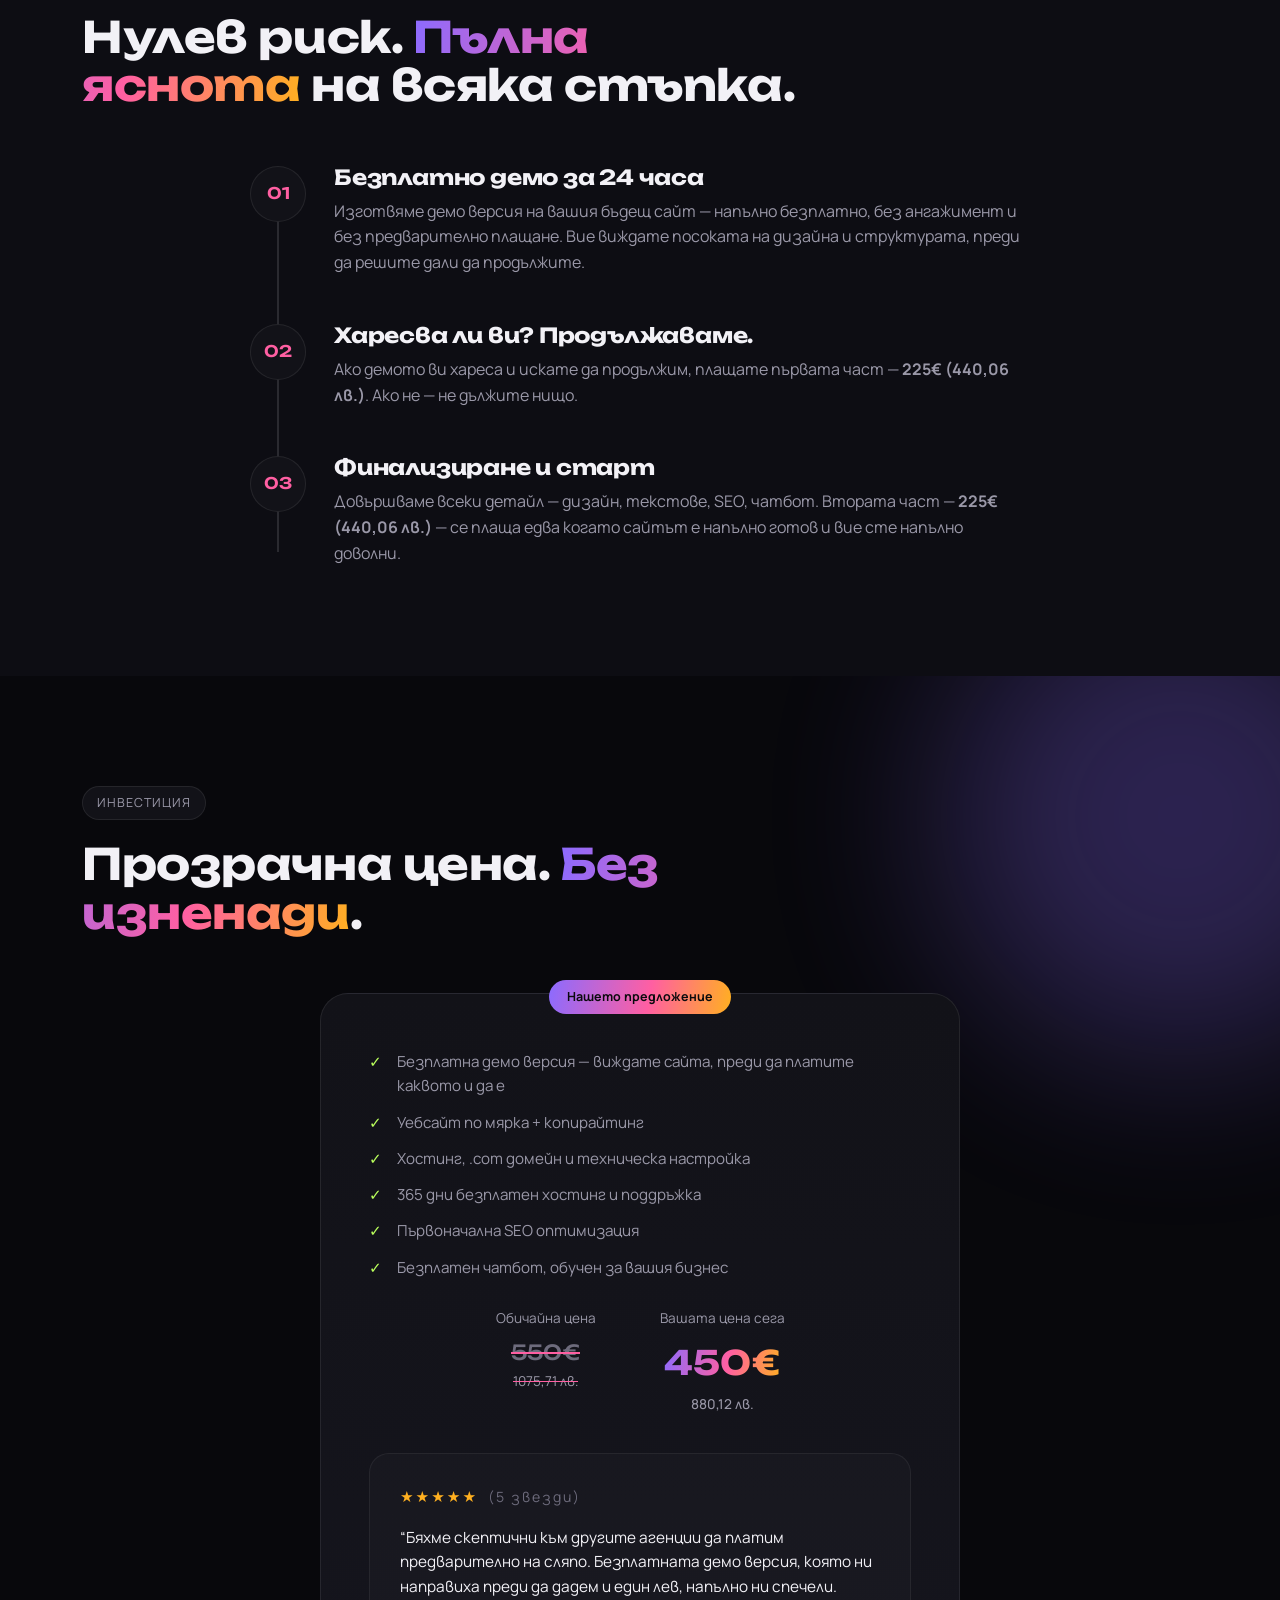
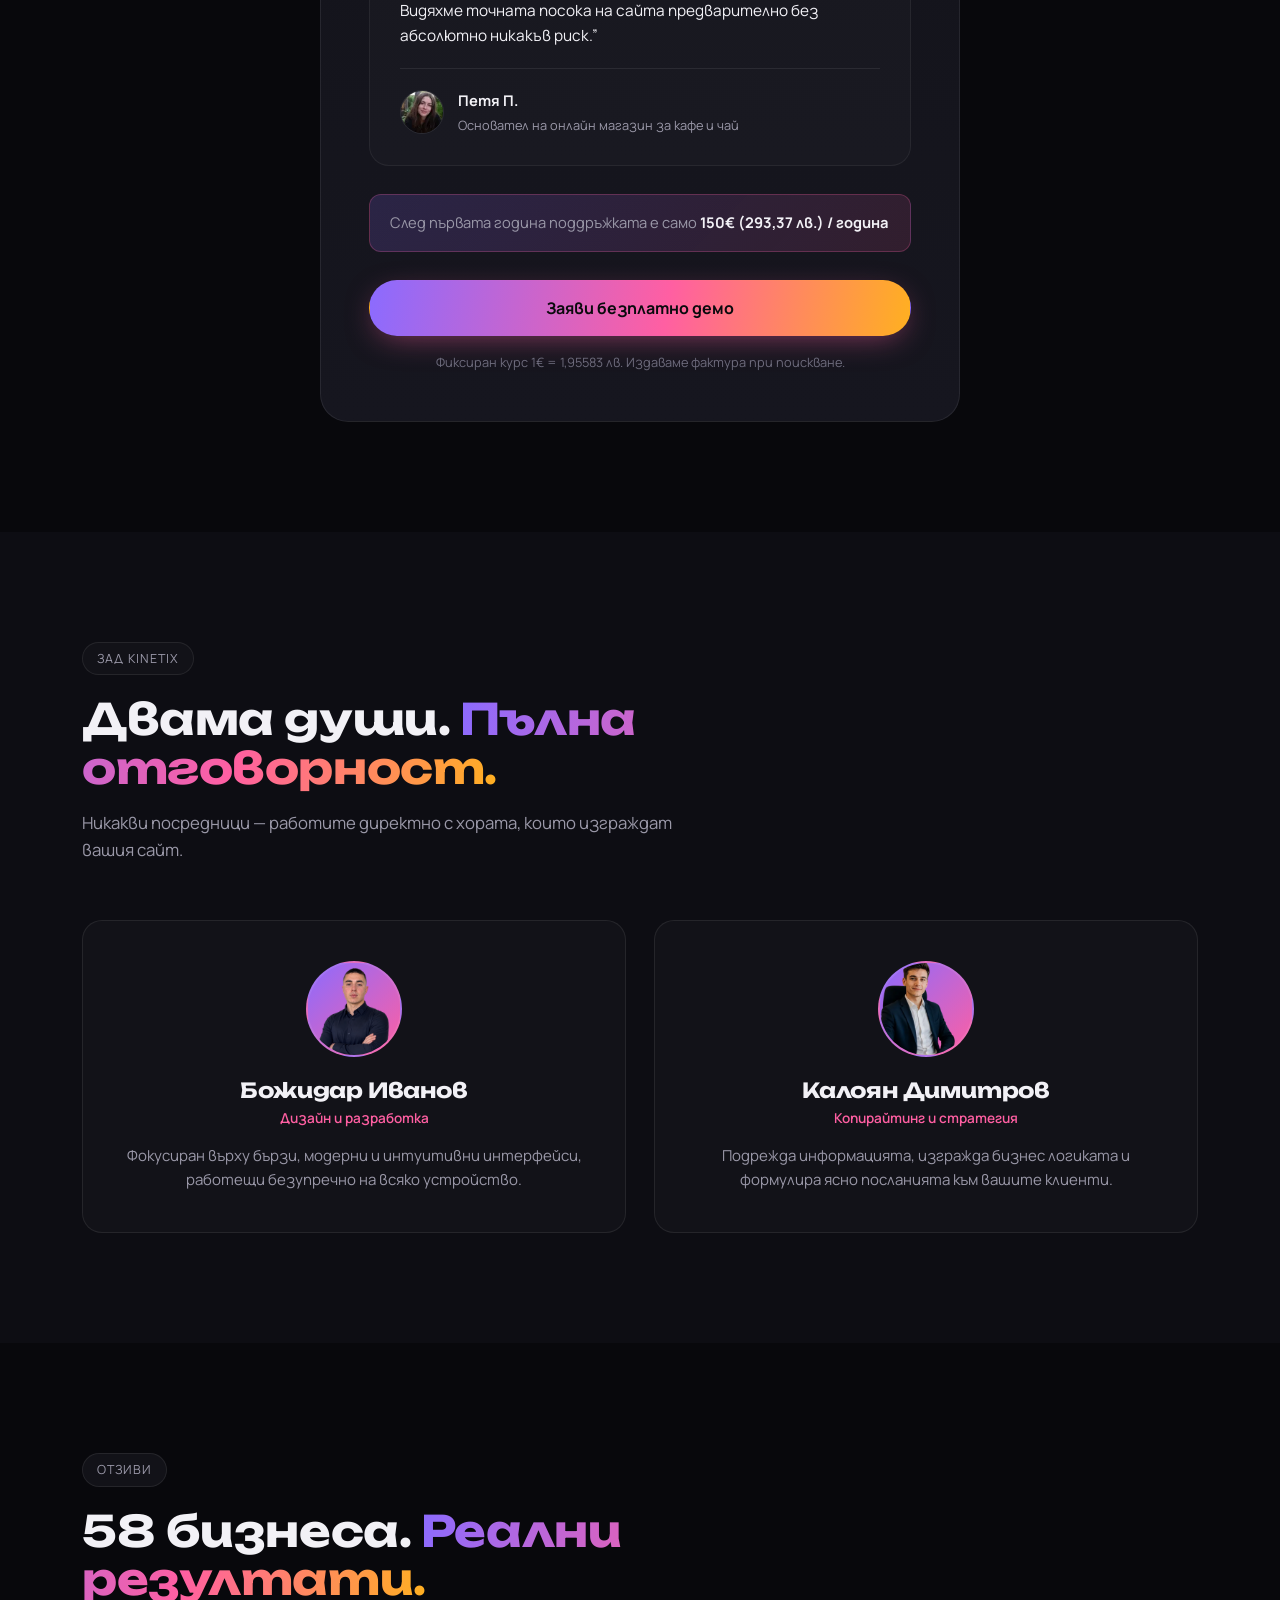
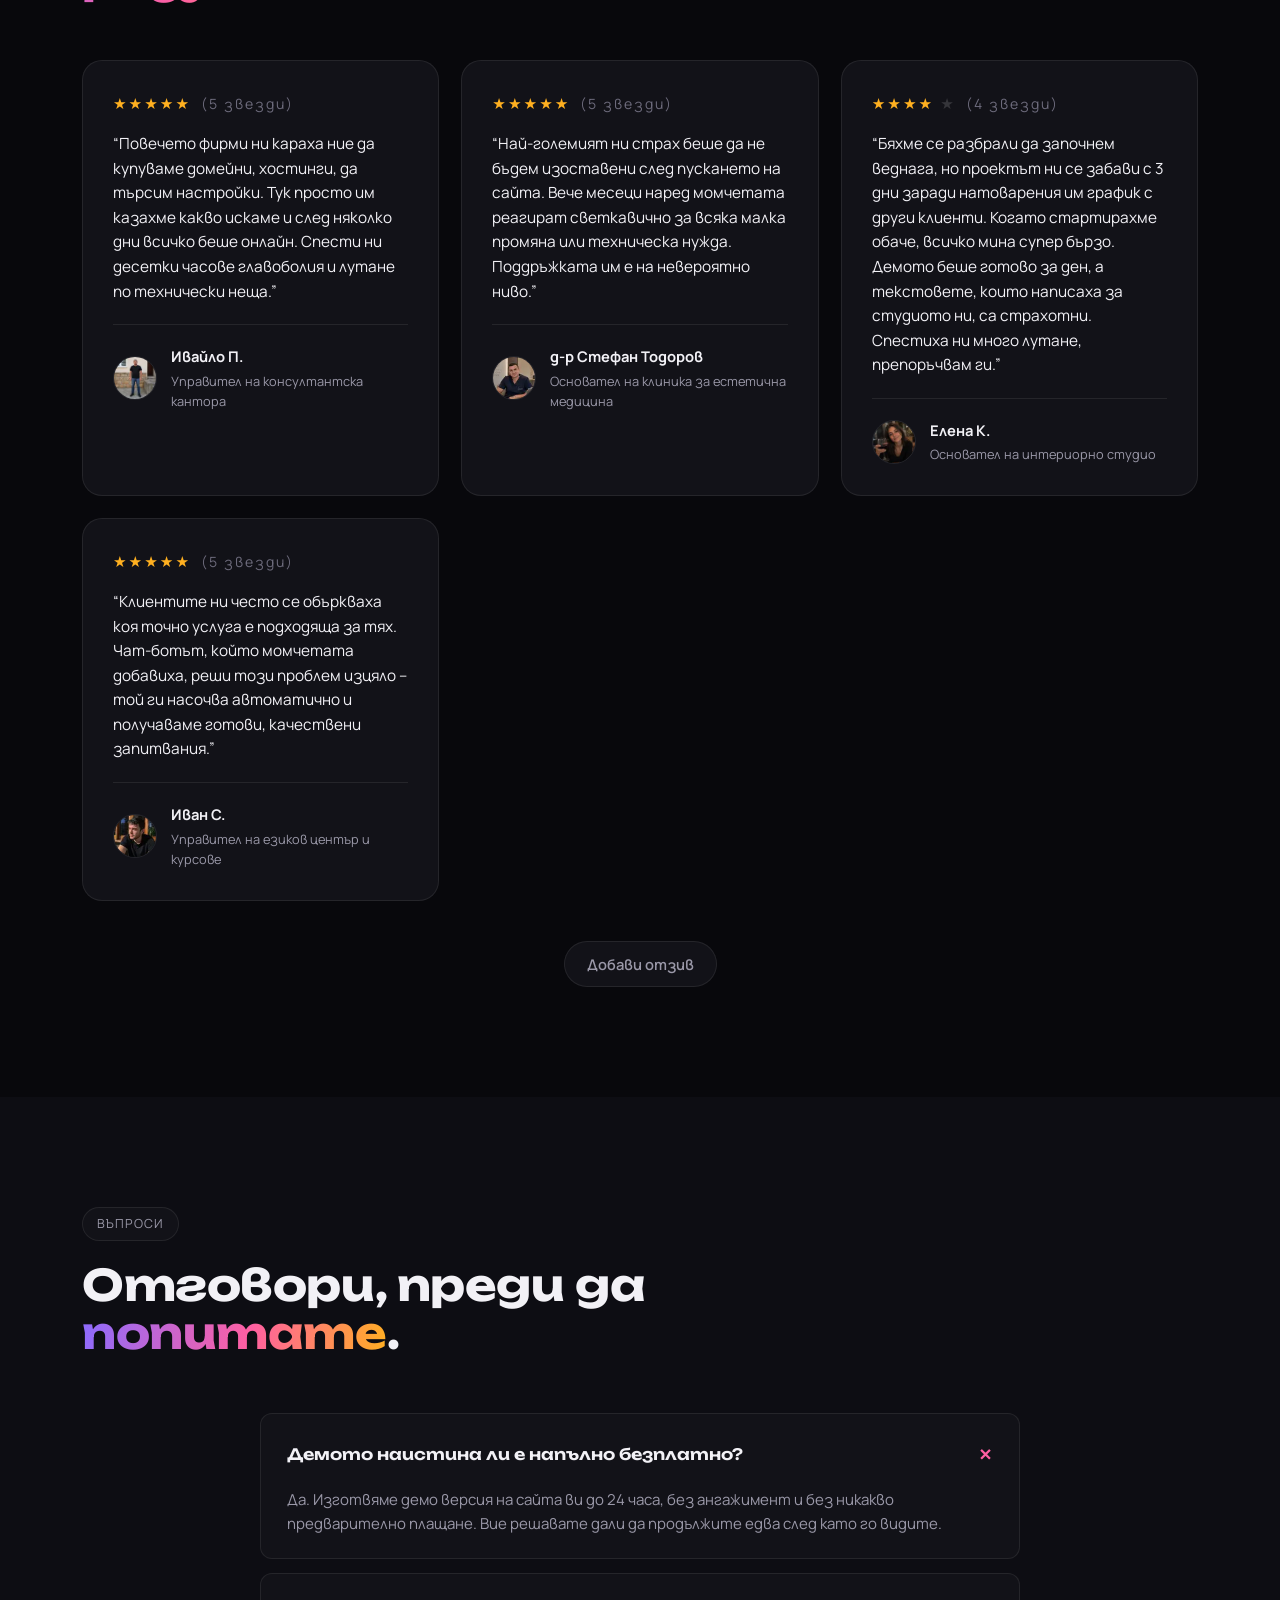
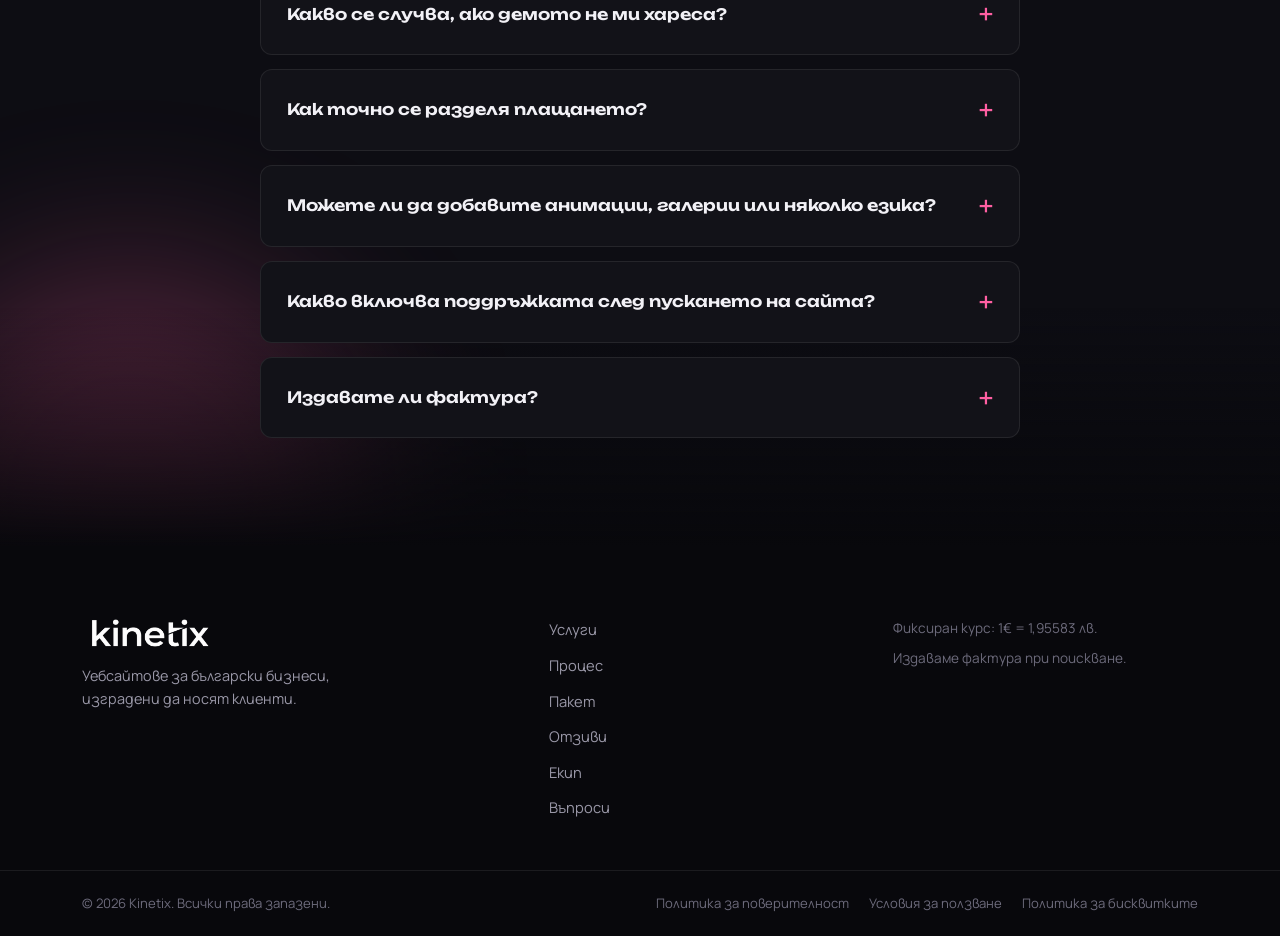
==== commit cc9fe58f: "fix: resolve review modal class bug, style add-review button, and match review stars rendering exact" ====
--- a/index.html
+++ b/index.html
@@ -250,7 +250,10 @@
       </div>
 
       <div class="review-card pricing-review" style="margin-bottom: 28px; border-color: rgba(255,176,32,.25); text-align: left;">
-        <div class="stars">★★★★★ (5 звезди)</div>
+        <div class="stars">
+          <span class="active-stars">★★★★★</span>
+          <span class="stars-text">(5 звезди)</span>
+        </div>
         <p>“Бяхме скептични към другите агенции да платим предварително на сляпо. Безплатната демо версия, която ни направиха преди да дадем и един лев, напълно ни спечели. Видяхме точната посока на сайта предварително без абсолютно никакъв риск.”</p>
         <div class="review-user">
           <img class="review-avatar" src="images/review_petya.png" alt="Петя П." width="44" height="44">
@@ -307,7 +310,10 @@
 
     <div class="reviews-grid">
       <div class="review-card reveal">
-        <div class="stars">★★★★★ (5 звезди)</div>
+        <div class="stars">
+          <span class="active-stars">★★★★★</span>
+          <span class="stars-text">(5 звезди)</span>
+        </div>
         <p>“Повечето фирми ни караха ние да купуваме домейни, хостинги, да търсим настройки. Тук просто им казахме какво искаме и след няколко дни всичко беше онлайн. Спести ни десетки часове главоболия и лутане по технически неща.”</p>
         <div class="review-user">
           <img class="review-avatar" src="images/review_ivaylo.png" alt="Ивайло П." width="44" height="44">
@@ -318,7 +324,10 @@
         </div>
       </div>
       <div class="review-card reveal">
-        <div class="stars">★★★★★ (5 звезди)</div>
+        <div class="stars">
+          <span class="active-stars">★★★★★</span>
+          <span class="stars-text">(5 звезди)</span>
+        </div>
         <p>“Най-големият ни страх беше да не бъдем изоставени след пускането на сайта. Вече месеци наред момчетата реагират светкавично за всяка малка промяна или техническа нужда. Поддръжката им е на невероятно ниво.”</p>
         <div class="review-user">
           <img class="review-avatar" src="images/review_stefan.png" alt="д-р Стефан Тодоров" width="44" height="44">
@@ -329,7 +338,10 @@
         </div>
       </div>
       <div class="review-card reveal">
-        <div class="stars">★★★★☆ (4 звезди)</div>
+        <div class="stars">
+          <span class="active-stars">★★★★</span><span class="inactive-stars">★</span>
+          <span class="stars-text">(4 звезди)</span>
+        </div>
         <p>“Бяхме се разбрали да започнем веднага, но проектът ни се забави с 3 дни заради натоварения им график с други клиенти. Когато стартирахме обаче, всичко мина супер бързо. Демото беше готово за ден, а текстовете, които написаха за студиото ни, са страхотни. Спестиха ни много лутане, препоръчвам ги.”</p>
         <div class="review-user">
           <img class="review-avatar" src="images/review_maria.png" alt="Елена К." width="44" height="44">
@@ -340,7 +352,10 @@
         </div>
       </div>
       <div class="review-card reveal">
-        <div class="stars">★★★★★ (5 звезди)</div>
+        <div class="stars">
+          <span class="active-stars">★★★★★</span>
+          <span class="stars-text">(5 звезди)</span>
+        </div>
         <p>“Клиентите ни често се объркваха коя точно услуга е подходяща за тях. Чат-ботът, който момчетата добавиха, реши този проблем изцяло – той ги насочва автоматично и получаваме готови, качествени запитвания.”</p>
         <div class="review-user">
           <img class="review-avatar" src="images/review_ivan.png" alt="Иван С." width="44" height="44">
--- a/style.css
+++ b/style.css
@@ -744,4 +744,40 @@
   color: var(--amber);
 }
 
-
+/* ============ STARS RENDERING (OPT) ============ */
+.stars {
+  font-size: 0.95rem;
+  display: inline-flex;
+  align-items: center;
+  gap: 6px;
+  margin-bottom: 16px;
+}
+.active-stars {
+  color: var(--amber) !important;
+  letter-spacing: 2px;
+}
+.inactive-stars {
+  color: rgba(255, 255, 255, 0.15) !important;
+  letter-spacing: 2px;
+}
+.stars-text {
+  color: var(--text-dimmer) !important;
+  font-family: inherit;
+  font-size: 0.88rem;
+  margin-left: 4px;
+}
+
+/* ============ BTN SECONDARY ============ */
+.btn-secondary {
+  background: var(--surface) !important;
+  border: 1px solid var(--border) !important;
+  color: var(--text-dim) !important;
+}
+.btn-secondary:hover {
+  border-color: var(--pink) !important;
+  color: var(--text) !important;
+  transform: translateY(-2px) !important;
+}
+
+
+
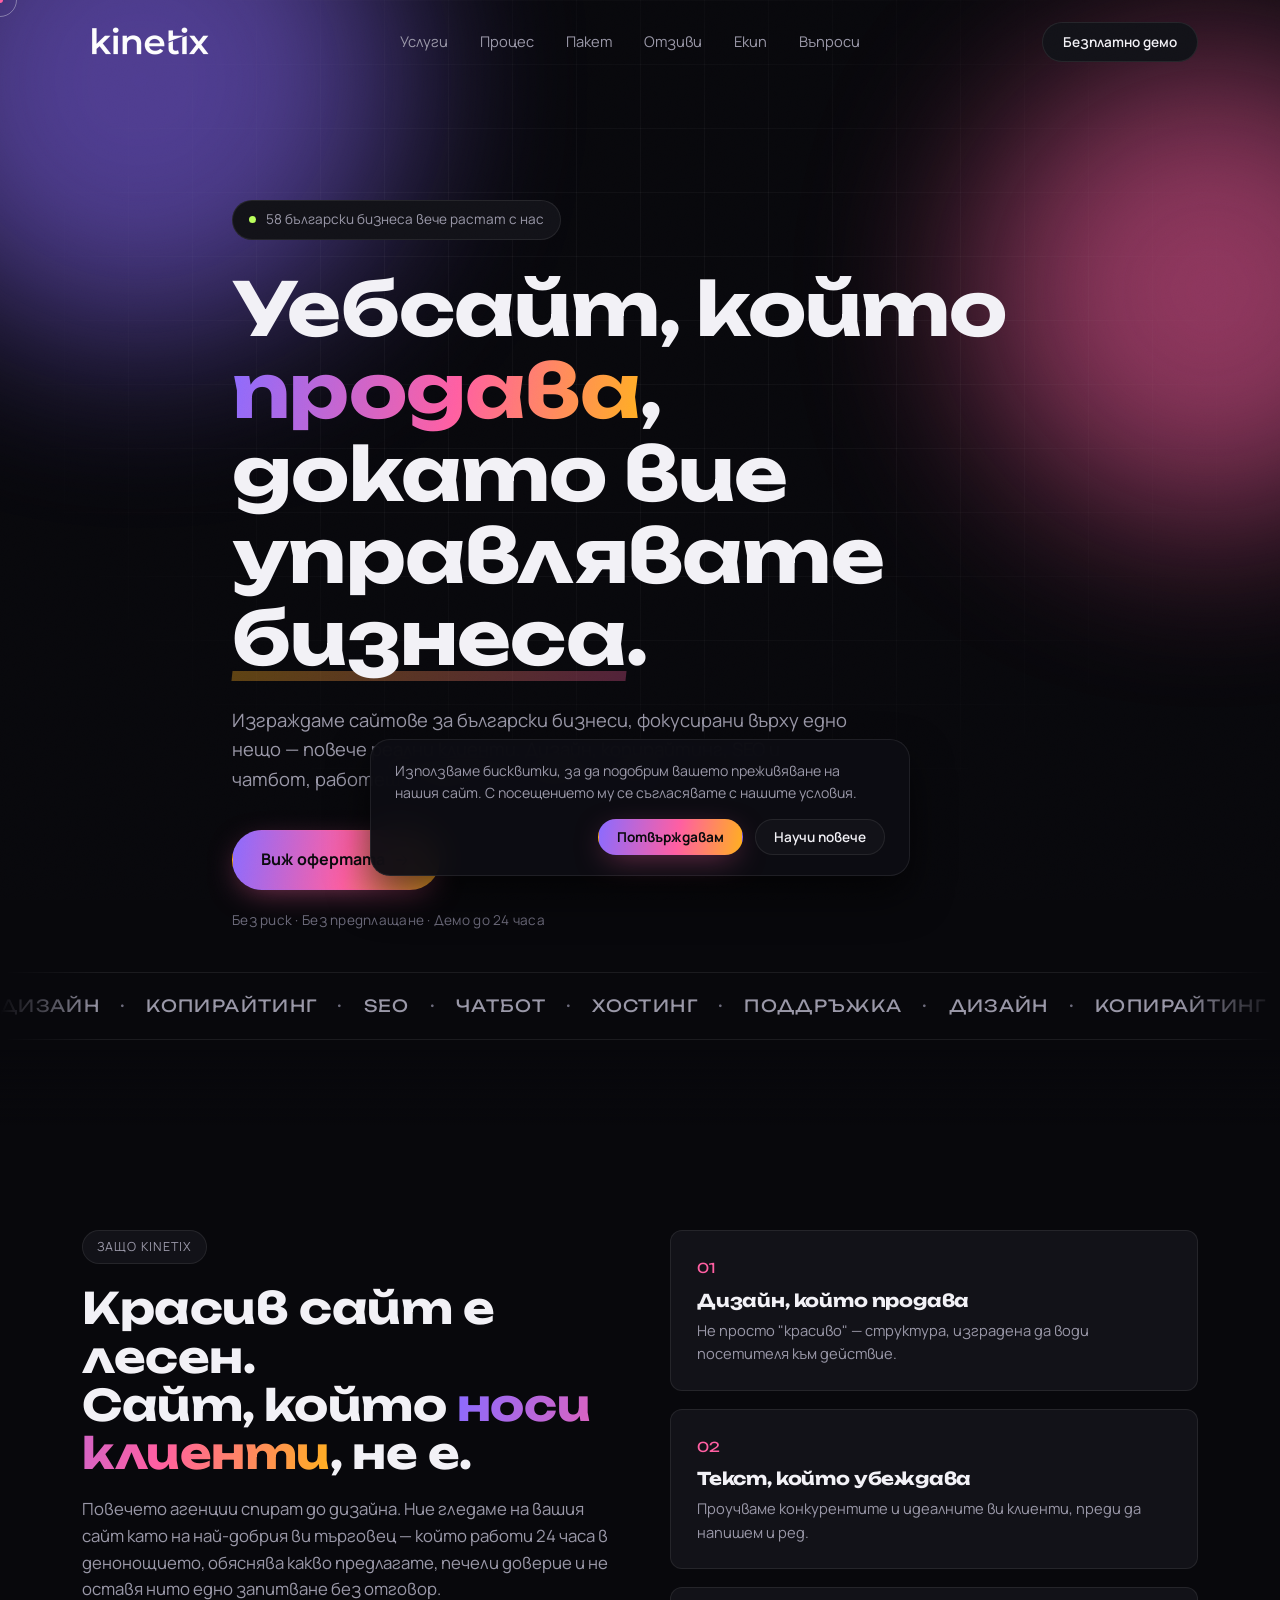
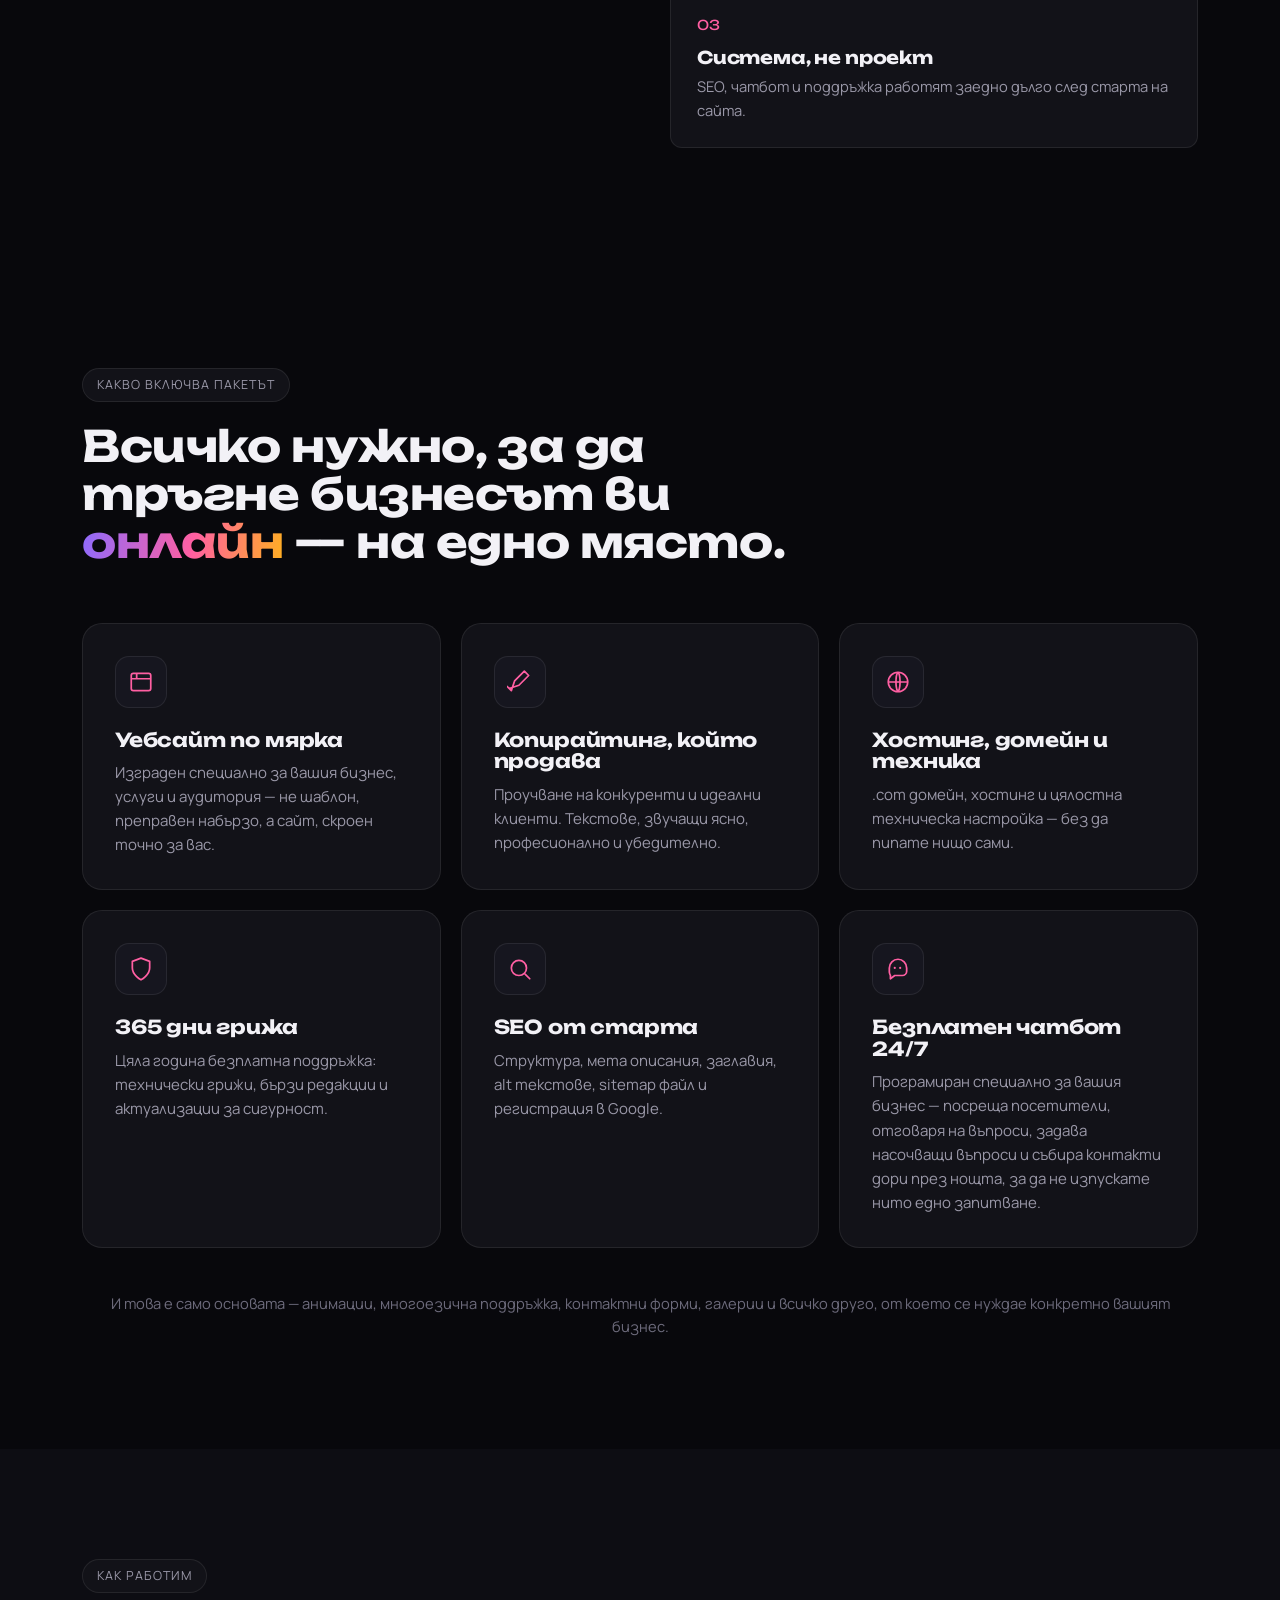
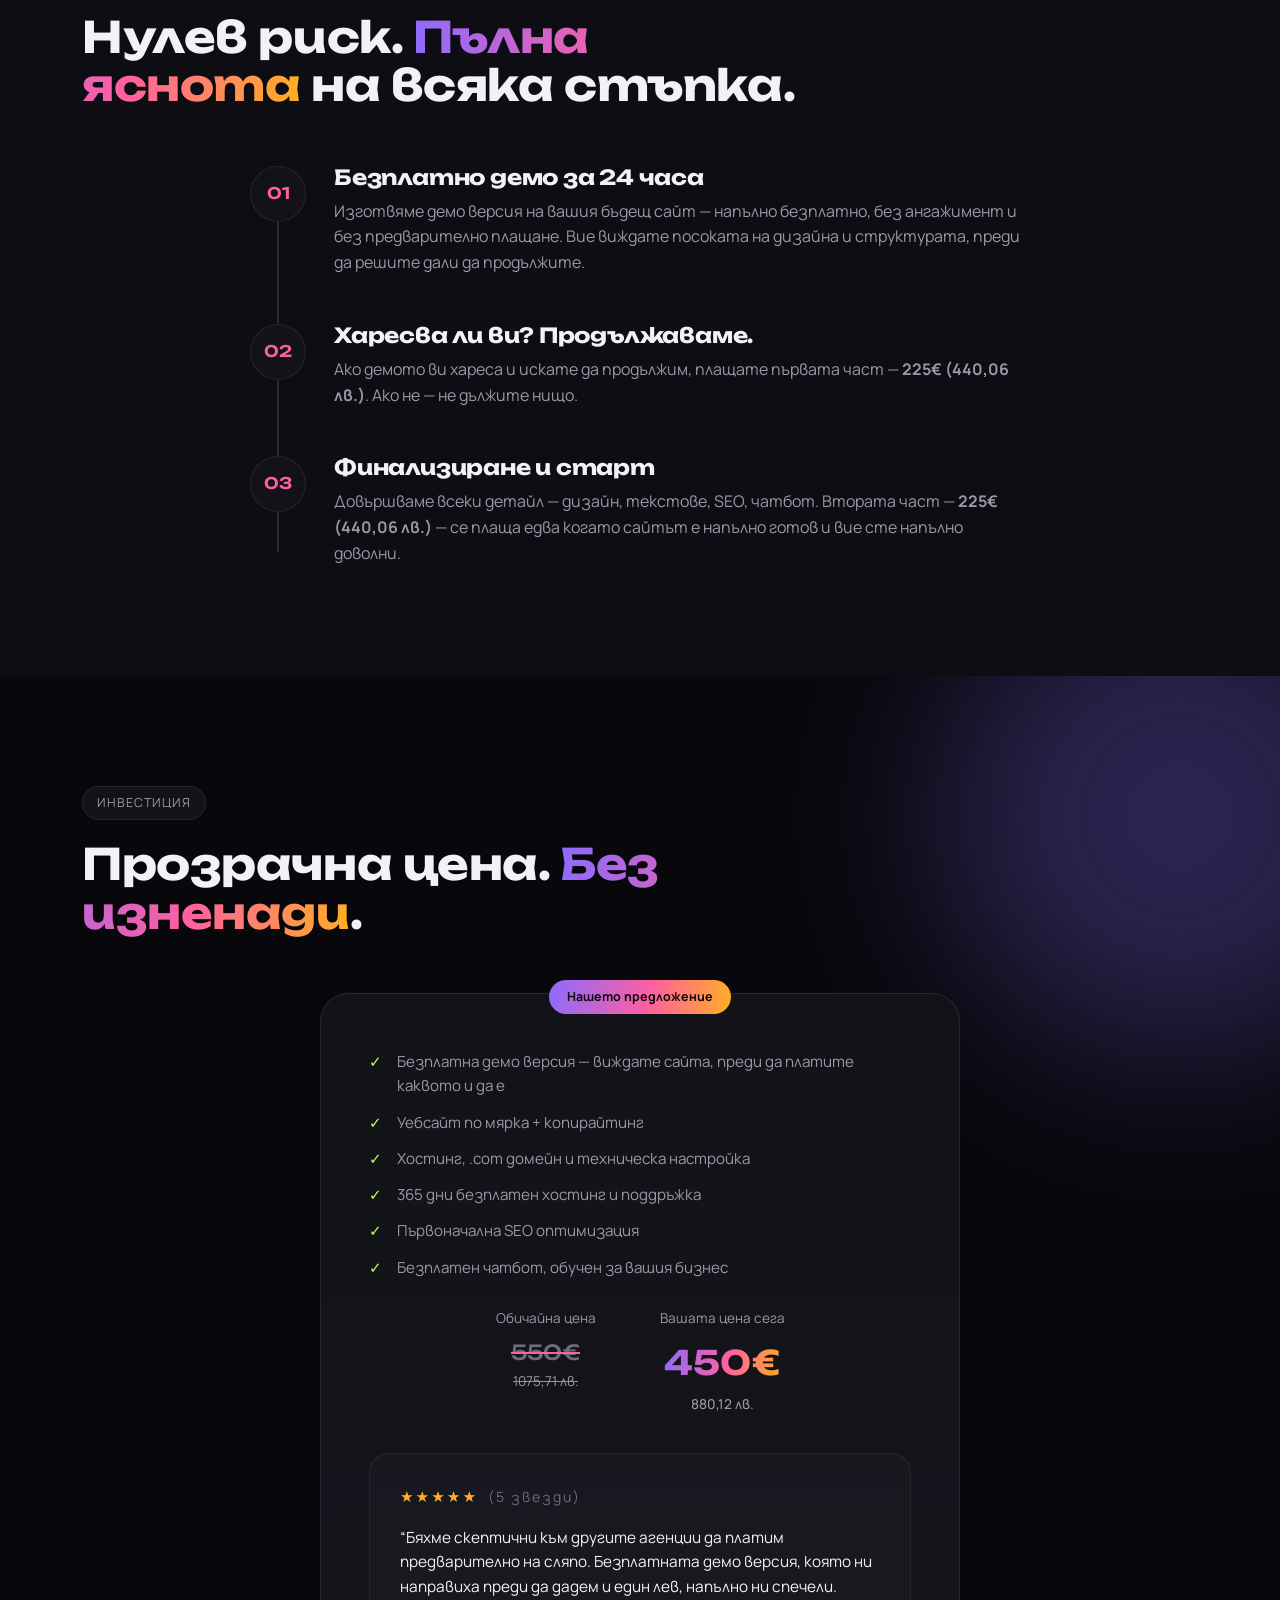
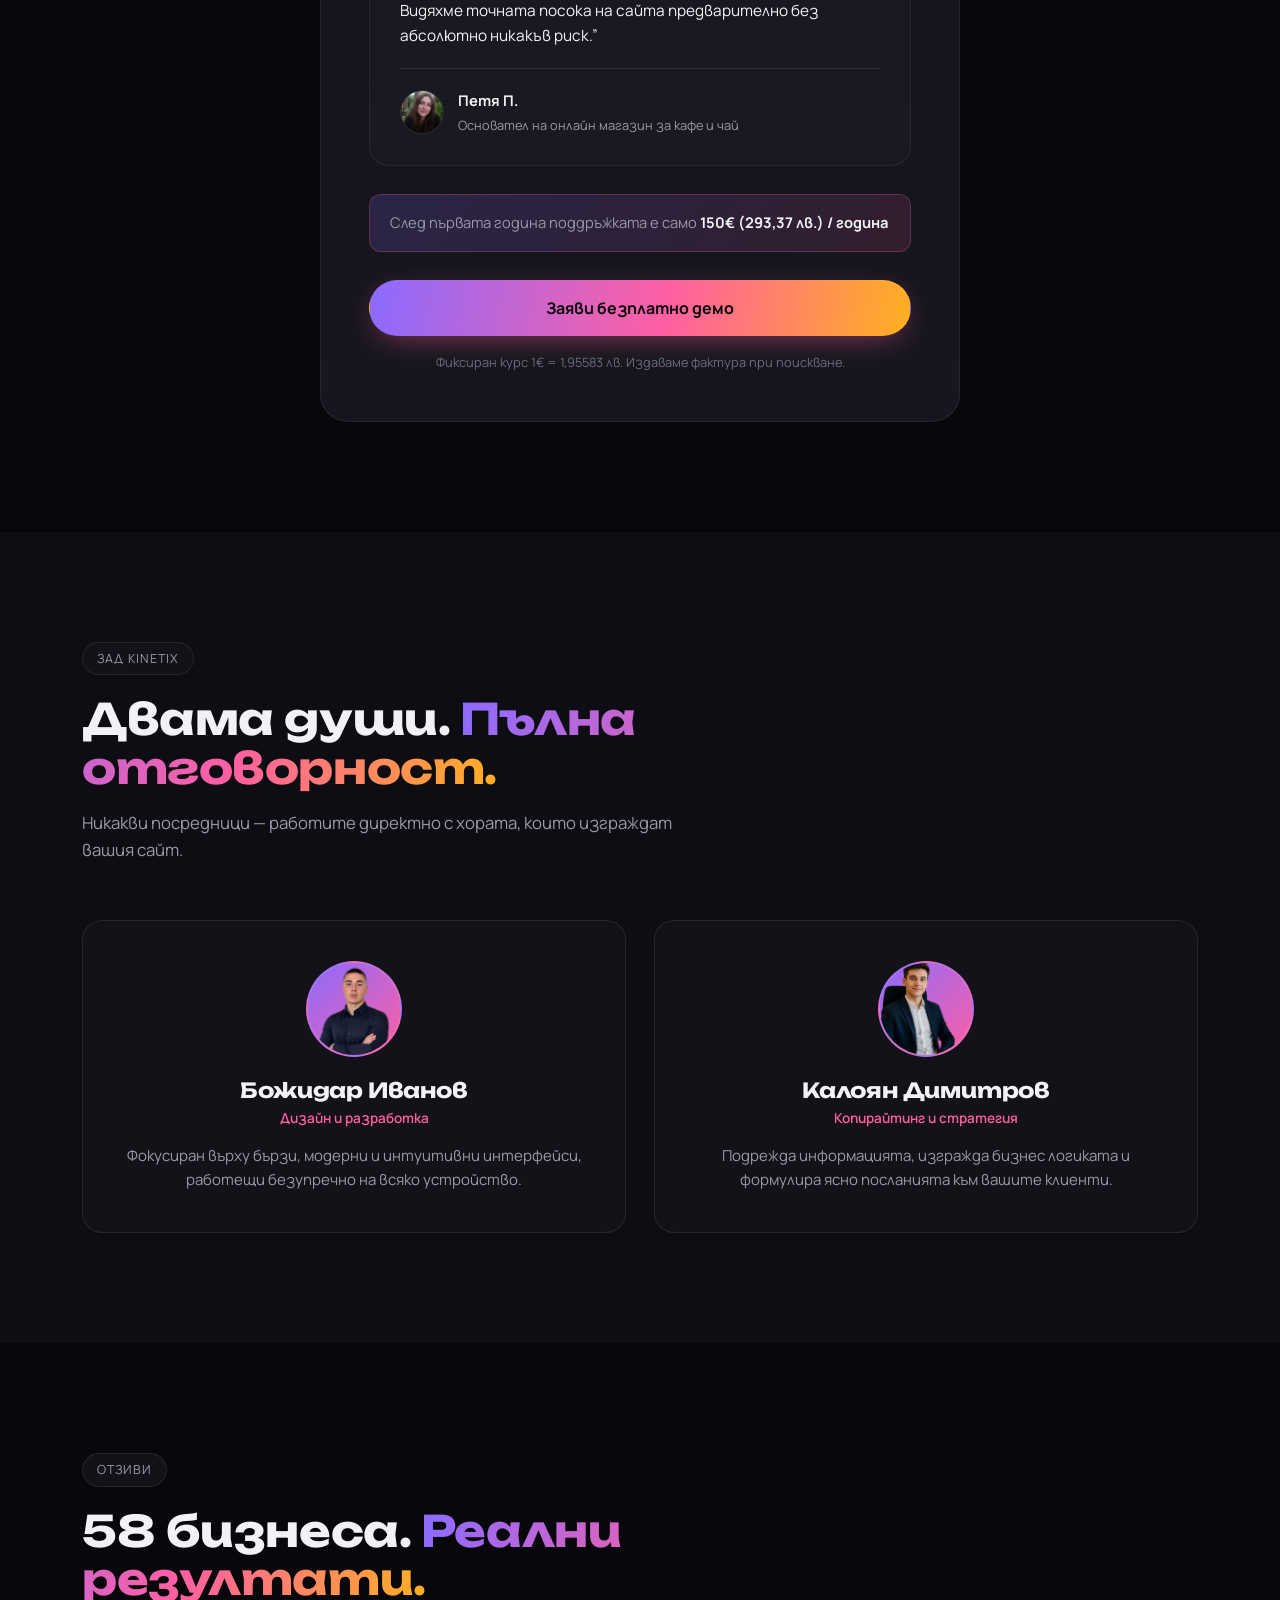
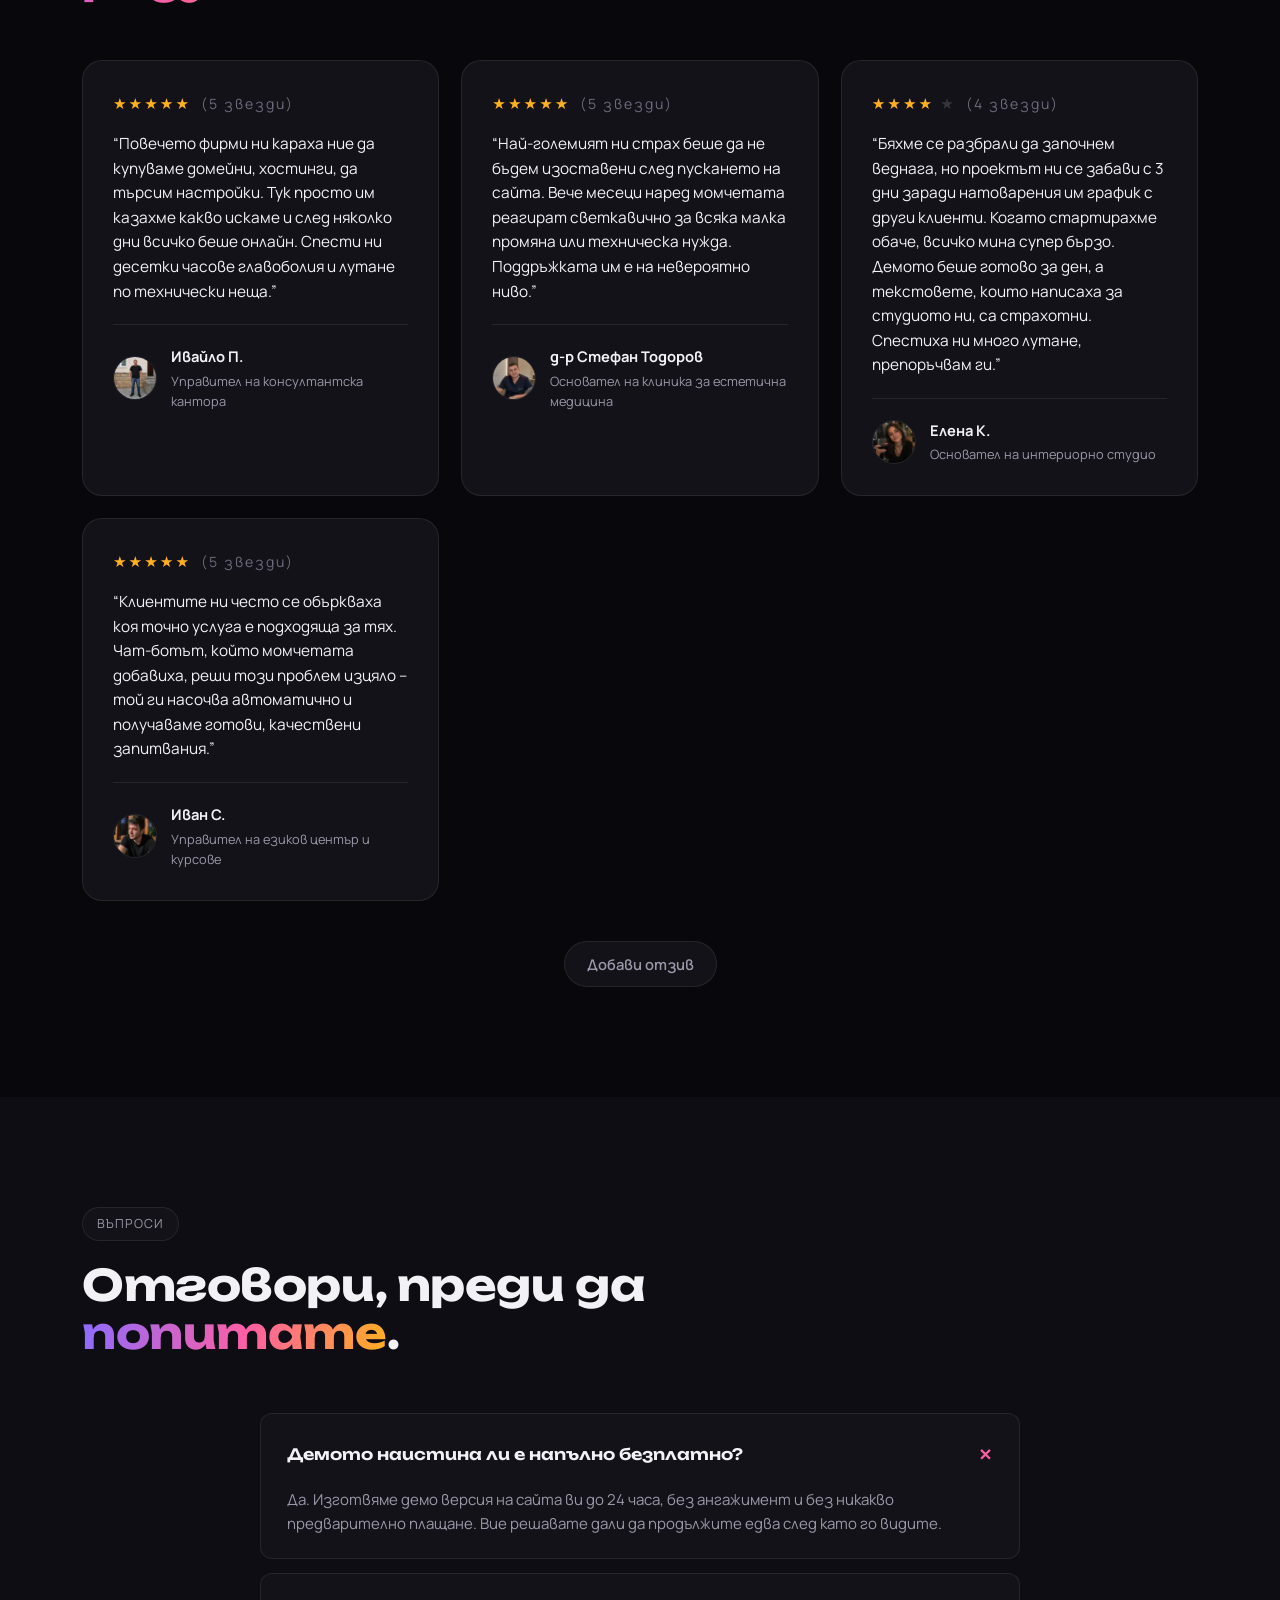
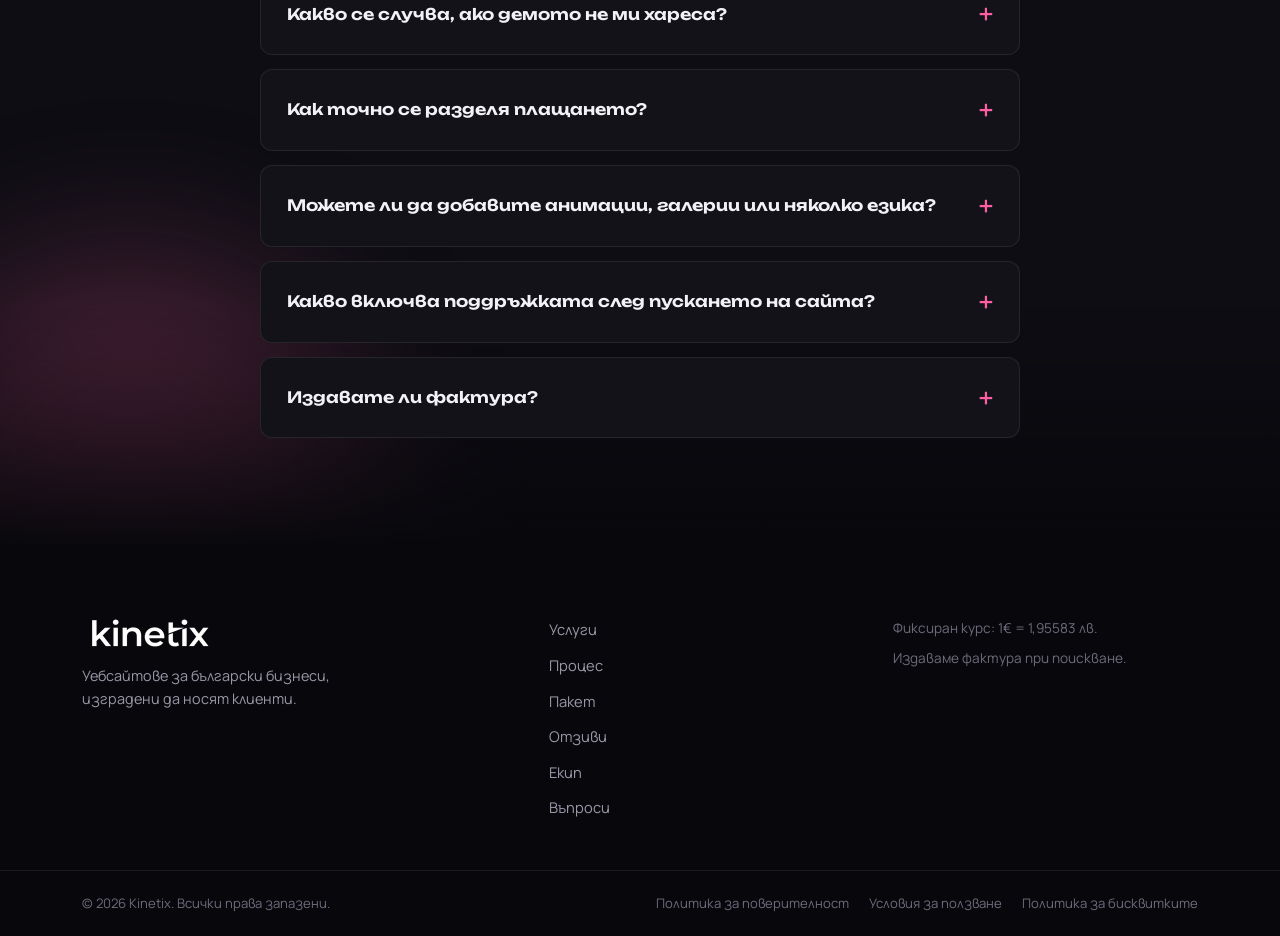
==== commit a0470ffe: "perf: self-host subset fonts, convert images to WebP, add static asset caching Removes Google Fonts " ====
--- a/index.html
+++ b/index.html
@@ -6,13 +6,8 @@
 <title>Kinetix — Уебсайтове, които носят клиенти</title>
 <meta name="description" content="Kinetix изгражда уебсайтове за български бизнеси, съчетаващи дизайн, копирайтинг, SEO и чатбот. Безплатно демо до 24 часа, без риск, без предплащане.">
 <link rel="icon" href="data:image/svg+xml,<svg xmlns=%22http://www.w3.org/2000/svg%22 viewBox=%220 0 100 100%22><text y=%22.75em%22 font-size=%2270%22 font-family=%22sans-serif%22 font-weight=%22700%22 fill=%22%23ff5fa2%22>K</text></svg>">
-<link rel="preconnect" href="https://fonts.googleapis.com">
-<link rel="preconnect" href="https://fonts.gstatic.com" crossorigin>
-<link rel="preload" as="style" href="https://fonts.googleapis.com/css2?family=Unbounded:wght@400;500;600;700;800;900&family=Manrope:wght@400;500;600;700;800&display=swap">
-<link rel="stylesheet" href="https://fonts.googleapis.com/css2?family=Unbounded:wght@400;500;600;700;800;900&family=Manrope:wght@400;500;600;700;800&display=swap" media="print" onload="this.media='all'">
-<noscript>
-  <link rel="stylesheet" href="https://fonts.googleapis.com/css2?family=Unbounded:wght@400;500;600;700;800;900&family=Manrope:wght@400;500;600;700;800&display=swap">
-</noscript>
+<link rel="preload" as="font" type="font/woff2" href="fonts/unbounded-700.woff2" crossorigin>
+<link rel="preload" as="font" type="font/woff2" href="fonts/manrope-400.woff2" crossorigin>
 <link rel="stylesheet" href="style.css">
 <!-- Meta Pixel Code loaded dynamically via script.js -->
 </head>
@@ -27,7 +22,7 @@
 <header class="nav" id="nav">
   <div class="nav-inner">
     <a href="#top" class="logo">
-      <img src="images/logo.png" alt="Kinetix Logo" width="136" height="32" style="height: 32px; display: block;">
+      <img src="images/logo.webp" alt="Kinetix Logo" width="136" height="32" style="height: 32px; display: block;">
     </a>
     <nav class="nav-links" id="navLinks">
       <a href="#uslugi">Услуги</a>
@@ -256,7 +251,7 @@
         </div>
         <p>“Бяхме скептични към другите агенции да платим предварително на сляпо. Безплатната демо версия, която ни направиха преди да дадем и един лев, напълно ни спечели. Видяхме точната посока на сайта предварително без абсолютно никакъв риск.”</p>
         <div class="review-user">
-          <img class="review-avatar" src="images/review_petya.png" alt="Петя П." width="44" height="44">
+          <img class="review-avatar" src="images/review_petya.webp" alt="Петя П." width="44" height="44">
           <div class="review-info">
             <span class="review-name">Петя П.</span>
             <span class="review-role">Основател на онлайн магазин за кафе и чай</span>
@@ -285,13 +280,13 @@
 
     <div class="team-grid">
       <div class="team-card reveal">
-        <div class="team-avatar"><img src="images/bozhidar.png" alt="Божидар Иванов" width="96" height="96" onerror="this.style.display='none'"></div>
+        <div class="team-avatar"><img src="images/bozhidar.webp" alt="Божидар Иванов" width="96" height="96" onerror="this.style.display='none'"></div>
         <h3>Божидар Иванов</h3>
         <span class="team-role">Дизайн и разработка</span>
         <p>Фокусиран върху бързи, модерни и интуитивни интерфейси, работещи безупречно на всяко устройство.</p>
       </div>
       <div class="team-card reveal">
-        <div class="team-avatar"><img src="images/kaloyan.png" alt="Калоян Димитров" width="96" height="96" onerror="this.style.display='none'"></div>
+        <div class="team-avatar"><img src="images/kaloyan.webp" alt="Калоян Димитров" width="96" height="96" onerror="this.style.display='none'"></div>
         <h3>Калоян Димитров</h3>
         <span class="team-role">Копирайтинг и стратегия</span>
         <p>Подрежда информацията, изгражда бизнес логиката и формулира ясно посланията към вашите клиенти.</p>
@@ -316,7 +311,7 @@
         </div>
         <p>“Повечето фирми ни караха ние да купуваме домейни, хостинги, да търсим настройки. Тук просто им казахме какво искаме и след няколко дни всичко беше онлайн. Спести ни десетки часове главоболия и лутане по технически неща.”</p>
         <div class="review-user">
-          <img class="review-avatar" src="images/review_ivaylo.png" alt="Ивайло П." width="44" height="44">
+          <img class="review-avatar" src="images/review_ivaylo.webp" alt="Ивайло П." width="44" height="44">
           <div class="review-info">
             <span class="review-name">Ивайло П.</span>
             <span class="review-role">Управител на консултантска кантора</span>
@@ -330,7 +325,7 @@
         </div>
         <p>“Най-големият ни страх беше да не бъдем изоставени след пускането на сайта. Вече месеци наред момчетата реагират светкавично за всяка малка промяна или техническа нужда. Поддръжката им е на невероятно ниво.”</p>
         <div class="review-user">
-          <img class="review-avatar" src="images/review_stefan.png" alt="д-р Стефан Тодоров" width="44" height="44">
+          <img class="review-avatar" src="images/review_stefan.webp" alt="д-р Стефан Тодоров" width="44" height="44">
           <div class="review-info">
             <span class="review-name">д-р Стефан Тодоров</span>
             <span class="review-role">Основател на клиника за естетична медицина</span>
@@ -344,7 +339,7 @@
         </div>
         <p>“Бяхме се разбрали да започнем веднага, но проектът ни се забави с 3 дни заради натоварения им график с други клиенти. Когато стартирахме обаче, всичко мина супер бързо. Демото беше готово за ден, а текстовете, които написаха за студиото ни, са страхотни. Спестиха ни много лутане, препоръчвам ги.”</p>
         <div class="review-user">
-          <img class="review-avatar" src="images/review_maria.png" alt="Елена К." width="44" height="44">
+          <img class="review-avatar" src="images/review_maria.webp" alt="Елена К." width="44" height="44">
           <div class="review-info">
             <span class="review-name">Елена К.</span>
             <span class="review-role">Основател на интериорно студио</span>
@@ -358,7 +353,7 @@
         </div>
         <p>“Клиентите ни често се объркваха коя точно услуга е подходяща за тях. Чат-ботът, който момчетата добавиха, реши този проблем изцяло – той ги насочва автоматично и получаваме готови, качествени запитвания.”</p>
         <div class="review-user">
-          <img class="review-avatar" src="images/review_ivan.png" alt="Иван С." width="44" height="44">
+          <img class="review-avatar" src="images/review_ivan.webp" alt="Иван С." width="44" height="44">
           <div class="review-info">
             <span class="review-name">Иван С.</span>
             <span class="review-role">Управител на езиков център и курсове</span>
@@ -415,7 +410,7 @@
   <div class="container footer-inner">
     <div class="footer-brand">
       <a href="#top" class="logo">
-        <img src="images/logo.png" alt="Kinetix Logo" width="136" height="32" style="height: 32px; display: block;">
+        <img src="images/logo.webp" alt="Kinetix Logo" width="136" height="32" style="height: 32px; display: block;">
       </a>
       <p>Уебсайтове за български бизнеси, изградени да носят клиенти.</p>
     </div>
--- a/style.css
+++ b/style.css
@@ -1,4 +1,61 @@
 /* ============ Kinetix — unique dark editorial agency theme ============ */
+
+@font-face{
+  font-family: 'Unbounded';
+  font-style: normal;
+  font-weight: 400;
+  font-display: swap;
+  src: url('fonts/unbounded-400.woff2') format('woff2');
+}
+@font-face{
+  font-family: 'Unbounded';
+  font-style: normal;
+  font-weight: 500;
+  font-display: swap;
+  src: url('fonts/unbounded-500.woff2') format('woff2');
+}
+@font-face{
+  font-family: 'Unbounded';
+  font-style: normal;
+  font-weight: 600;
+  font-display: swap;
+  src: url('fonts/unbounded-600.woff2') format('woff2');
+}
+@font-face{
+  font-family: 'Unbounded';
+  font-style: normal;
+  font-weight: 700;
+  font-display: swap;
+  src: url('fonts/unbounded-700.woff2') format('woff2');
+}
+@font-face{
+  font-family: 'Manrope';
+  font-style: normal;
+  font-weight: 400;
+  font-display: swap;
+  src: url('fonts/manrope-400.woff2') format('woff2');
+}
+@font-face{
+  font-family: 'Manrope';
+  font-style: normal;
+  font-weight: 500;
+  font-display: swap;
+  src: url('fonts/manrope-500.woff2') format('woff2');
+}
+@font-face{
+  font-family: 'Manrope';
+  font-style: normal;
+  font-weight: 600;
+  font-display: swap;
+  src: url('fonts/manrope-600.woff2') format('woff2');
+}
+@font-face{
+  font-family: 'Manrope';
+  font-style: normal;
+  font-weight: 700;
+  font-display: swap;
+  src: url('fonts/manrope-700.woff2') format('woff2');
+}
 
 :root{
   --bg: #08080c;
